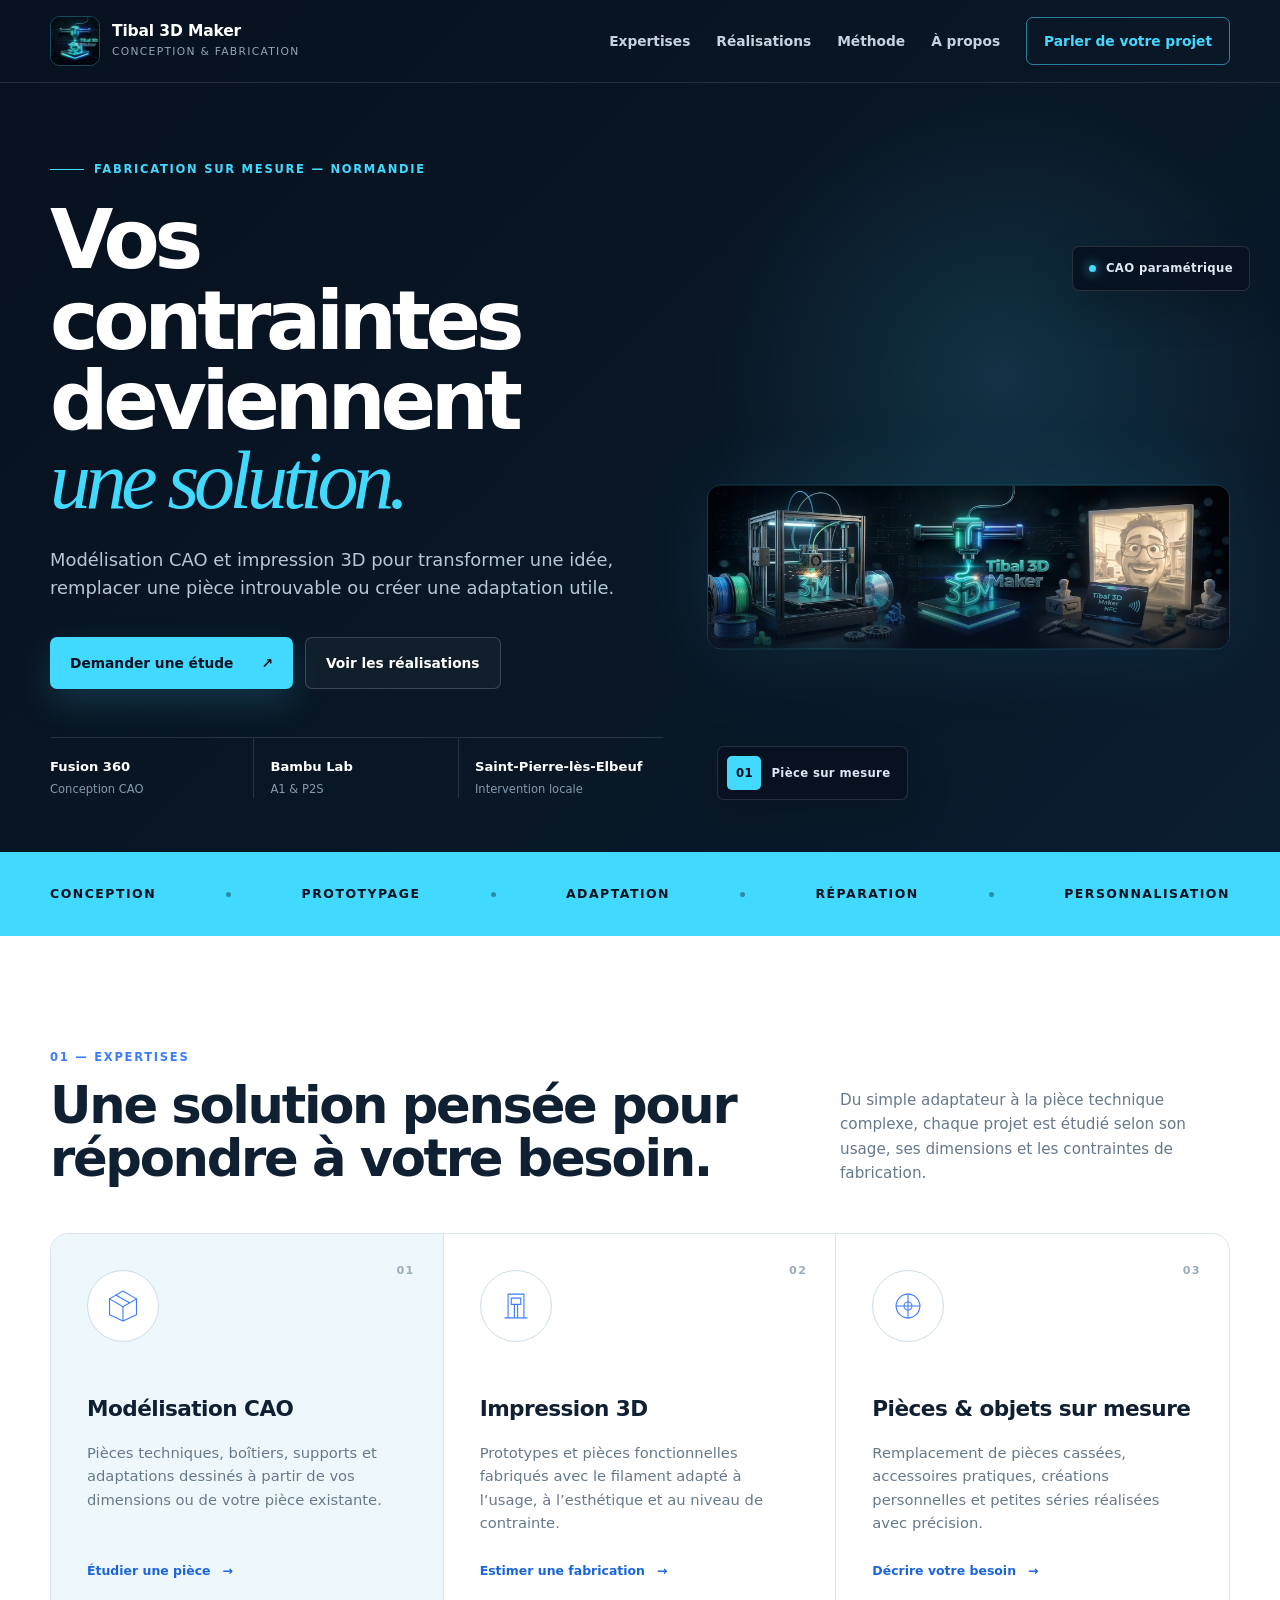
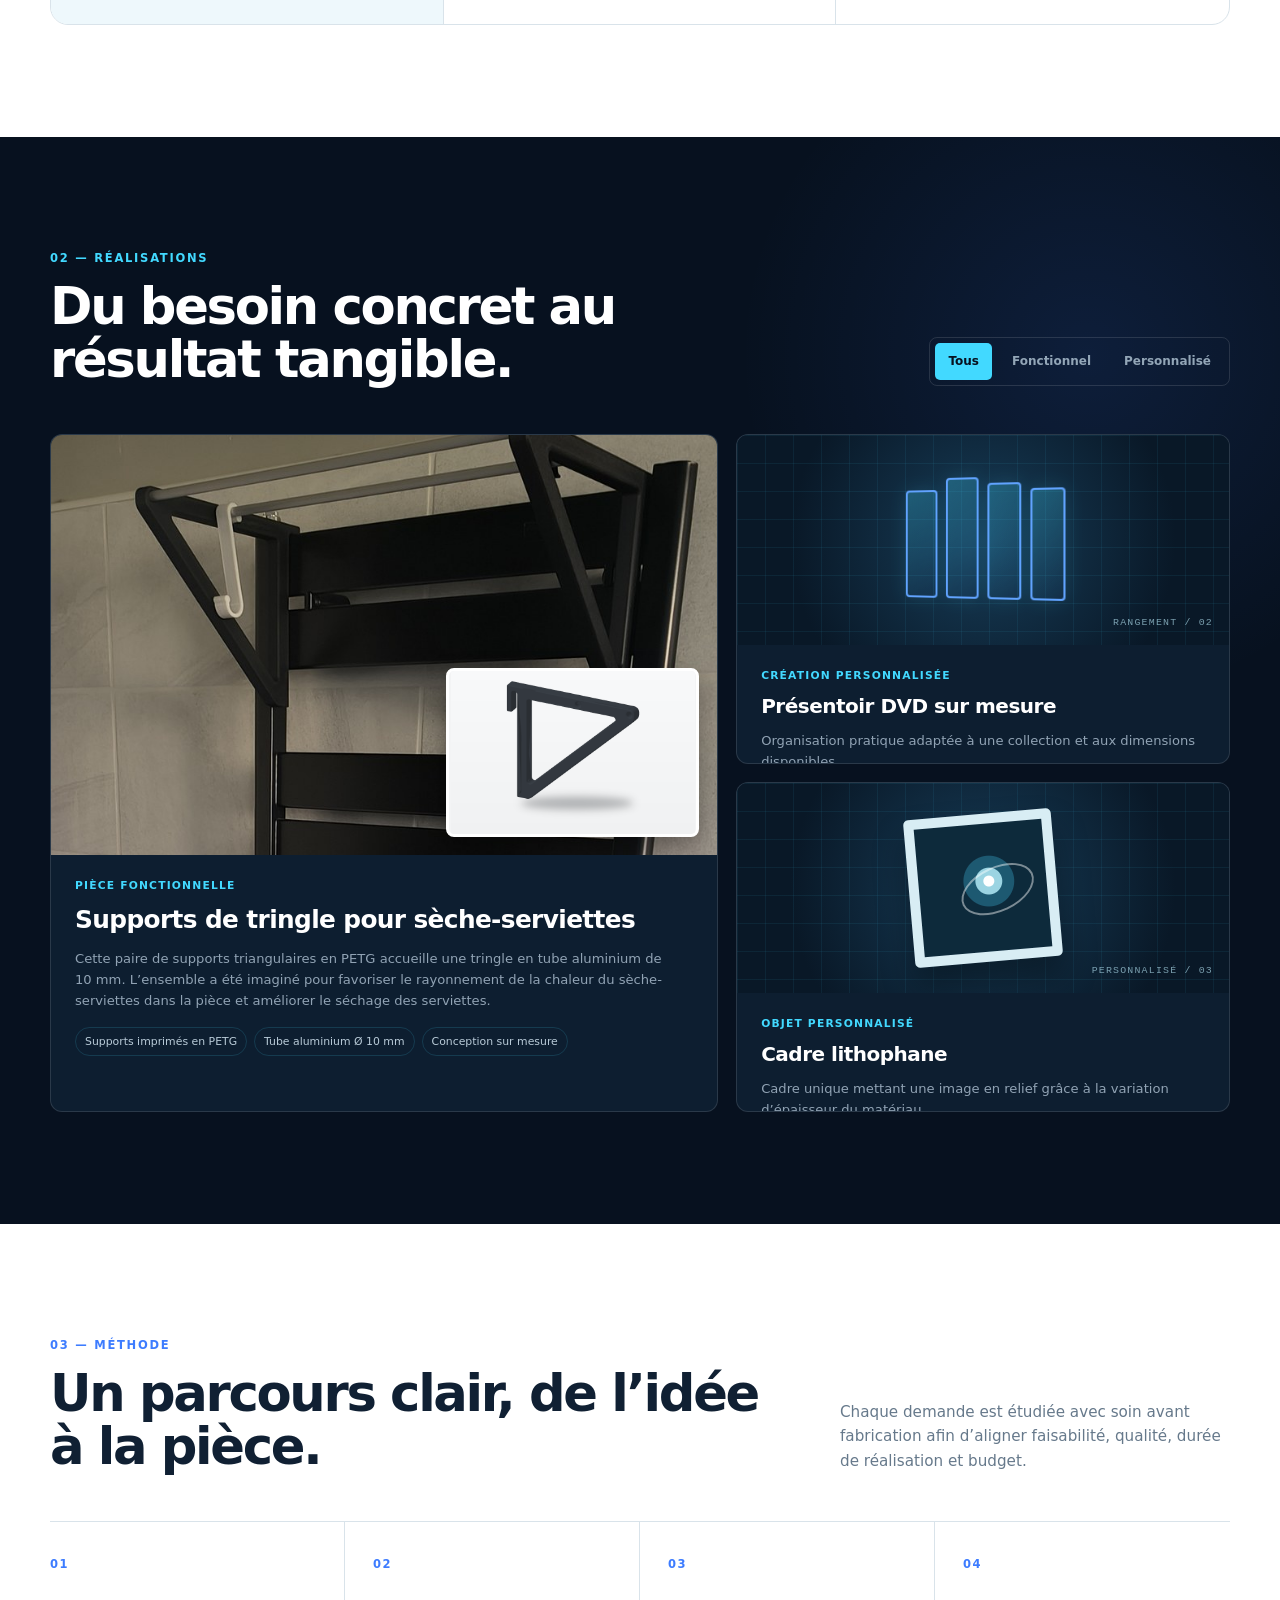
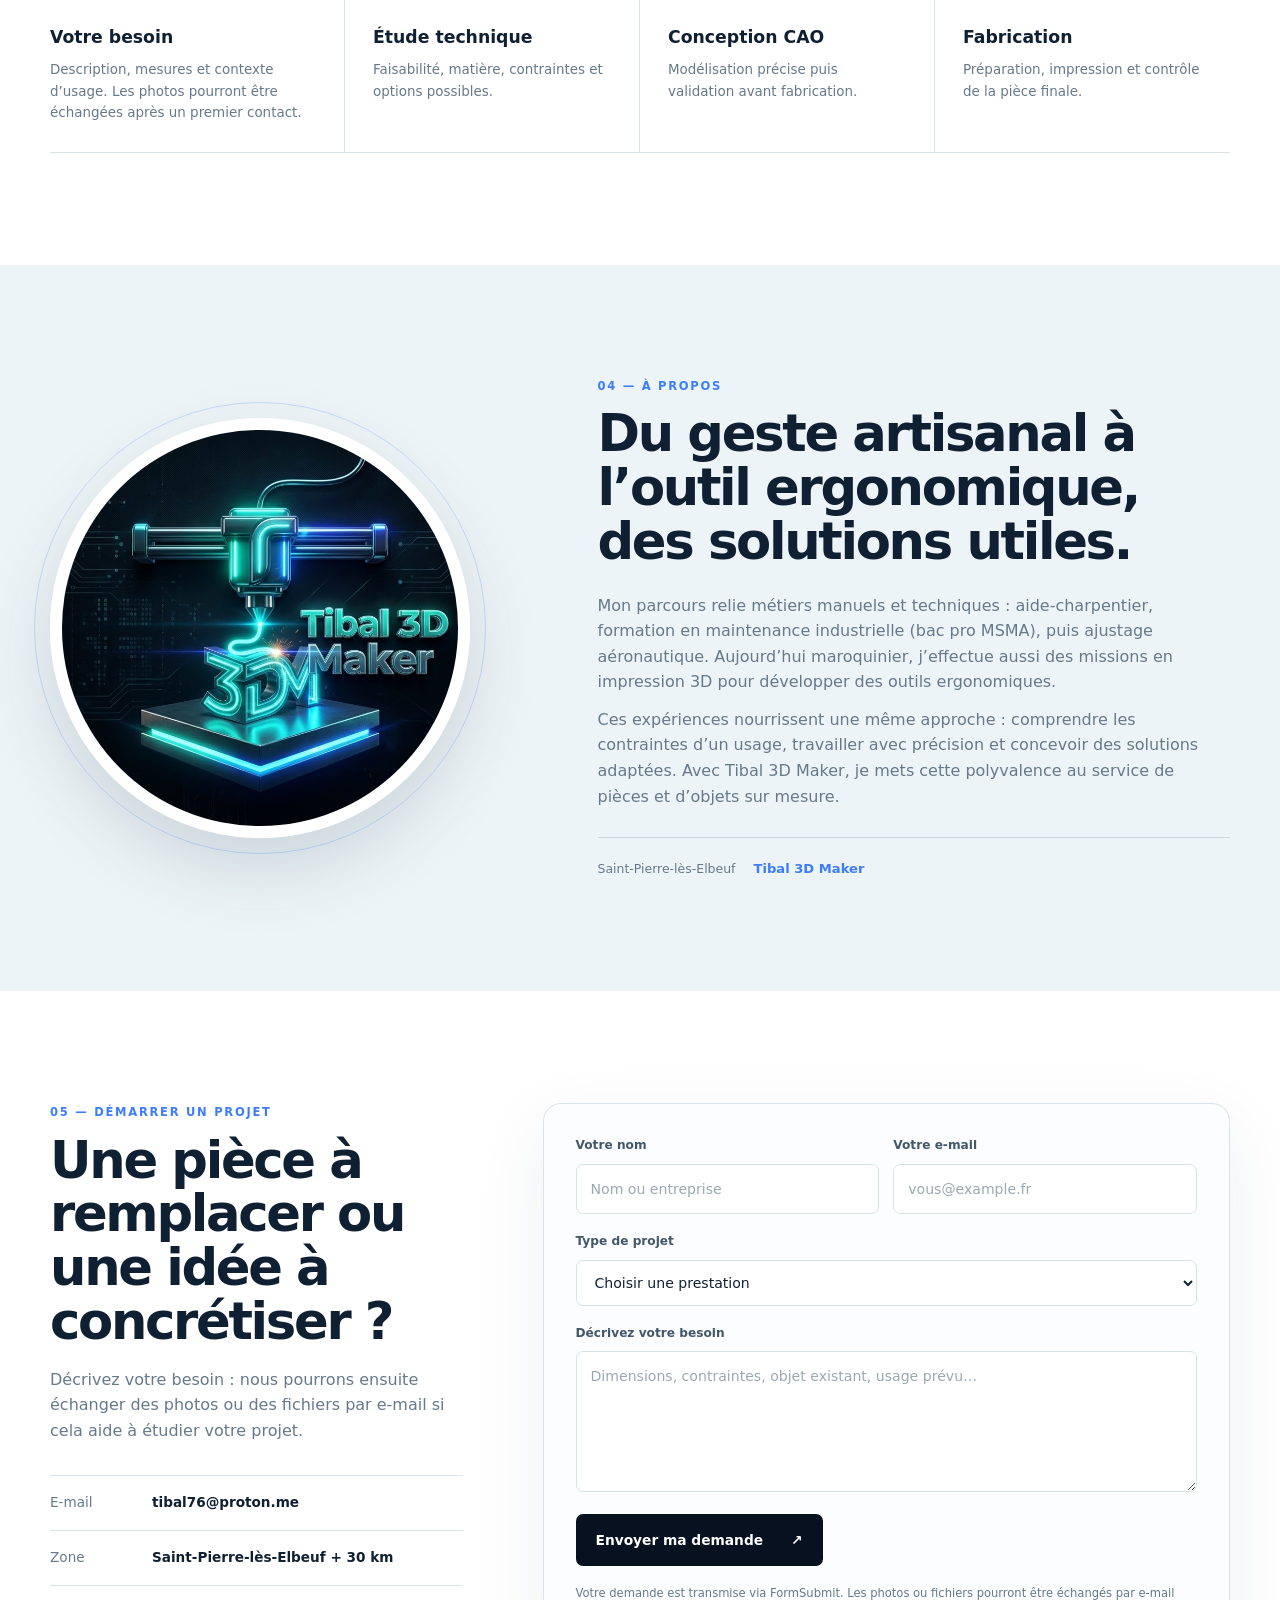
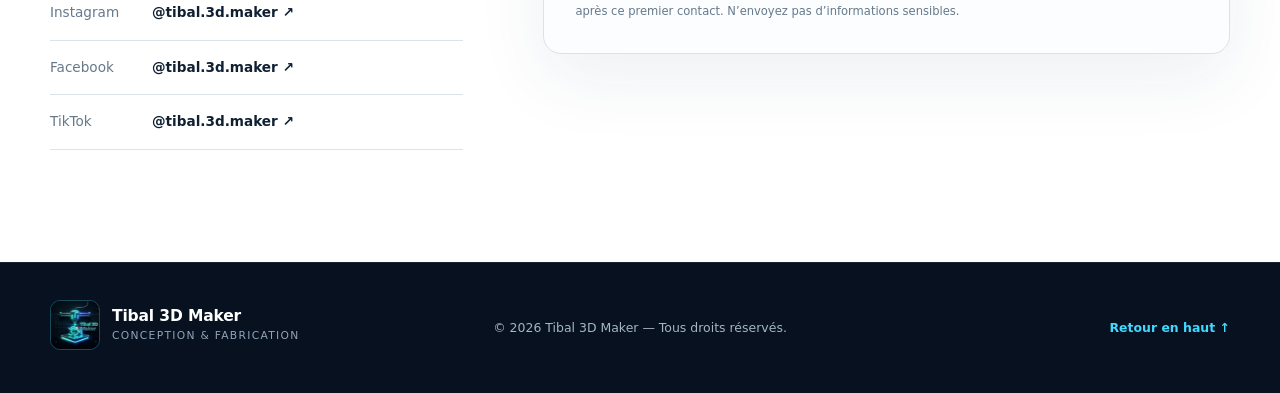
==== index.html @ 68e9033b "Ajoute les réseaux sociaux et les bannières responsive Co-authored-by: Copilot <223556219+Copilot@us" ====
<!DOCTYPE html>
<html lang="fr">
<head>
  <meta charset="UTF-8">
  <meta name="viewport" content="width=device-width, initial-scale=1.0">
  <meta name="theme-color" content="#07111f">
  <title>Tibal 3D Maker — Conception CAO & Impression 3D sur mesure</title>
  <meta name="description" content="Tibal 3D Maker conçoit et fabrique des pièces sur mesure autour de Saint-Pierre-lès-Elbeuf : modélisation CAO, impression 3D, prototypes et réparations.">
  <meta property="og:type" content="website">
  <meta property="og:title" content="Tibal 3D Maker — Conception CAO & Impression 3D sur mesure">
  <meta property="og:description" content="Modélisation CAO et impression 3D sur mesure autour de Saint-Pierre-lès-Elbeuf.">
  <meta property="og:url" content="https://tibal76.github.io/tibal-3d-maker/">
  <meta property="og:image" content="https://tibal76.github.io/tibal-3d-maker/assets/logo/logo-t3dm.jpeg">
  <meta property="og:image:alt" content="Logo Tibal 3D Maker">
  <meta name="twitter:card" content="summary_large_image">
  <link rel="icon" href="assets/logo/logo-t3dm.jpeg" type="image/jpeg">
  <link rel="stylesheet" href="css/style.css">
</head>
<body>
  <a class="skip-link" href="#contenu">Passer au contenu</a>
  <header class="site-header">
    <div class="container header-inner">
      <a class="brand" href="#accueil" aria-label="Tibal 3D Maker, retour à l'accueil">
        <img src="assets/logo/logo-t3dm.jpeg" alt="" class="brand-logo">
        <span>
          <strong>Tibal 3D Maker</strong>
          <small>Conception & Fabrication</small>
        </span>
      </a>

      <button class="menu-toggle" type="button" aria-expanded="false" aria-controls="main-nav">
        <span class="sr-only">Ouvrir le menu</span>
        <span></span>
        <span></span>
        <span></span>
      </button>

      <nav class="nav" id="main-nav" aria-label="Navigation principale">
        <a href="#expertises">Expertises</a>
        <a href="#realisations">Réalisations</a>
        <a href="#methode">Méthode</a>
        <a href="#apropos">À propos</a>
        <a class="nav-cta" href="#contact">Parler de votre projet</a>
      </nav>
    </div>
  </header>

  <main id="contenu">
    <section class="hero" id="accueil">
      <div class="hero-grid container">
        <div class="hero-content">
          <p class="eyebrow"><span></span> Fabrication sur mesure — Normandie</p>
          <h1>Vos contraintes deviennent <em>une solution.</em></h1>
          <p class="hero-lead">
            Modélisation CAO et impression 3D pour transformer une idée,
            remplacer une pièce introuvable ou créer une adaptation utile.
          </p>
          <div class="hero-actions">
            <a class="button button-primary" href="#contact">
              Demander une étude
              <span aria-hidden="true">↗</span>
            </a>
            <a class="button button-ghost" href="#realisations">Voir les réalisations</a>
          </div>
          <ul class="hero-proof" aria-label="Informations clés">
            <li><strong>Fusion 360</strong><span>Conception CAO</span></li>
            <li><strong>Bambu Lab</strong><span>A1 & P2S</span></li>
            <li><strong>Saint-Pierre-lès-Elbeuf</strong><span>Intervention locale</span></li>
          </ul>
        </div>

        <div class="hero-visual" aria-label="Tibal 3D Maker">
          <div class="visual-frame">
            <picture>
              <source media="(max-width: 720px)" srcset="assets/logo/banner-tibal-3d-maker-mobile.jpg">
              <img
                src="assets/logo/banner-tibal-3d-maker-desktop.jpg"
                alt="Tibal 3D Maker — univers illustré de la conception CAO et de l’impression 3D"
              >
            </picture>
          </div>
          <div class="floating-tag tag-top">
            <span class="tag-dot"></span>
            <span>CAO paramétrique</span>
          </div>
          <div class="floating-tag tag-bottom">
            <span class="tag-index">01</span>
            <span>Pièce sur mesure</span>
          </div>
        </div>
      </div>
    </section>

    <section class="trust-strip" aria-label="Domaines d'intervention">
      <div class="container trust-inner">
        <p>Conception</p>
        <span></span>
        <p>Prototypage</p>
        <span></span>
        <p>Adaptation</p>
        <span></span>
        <p>Réparation</p>
        <span></span>
        <p>Personnalisation</p>
      </div>
    </section>

    <section class="section" id="expertises">
      <div class="container">
        <div class="section-heading">
          <div>
            <p class="section-kicker">01 — Expertises</p>
            <h2>Une solution pensée pour répondre à votre besoin.</h2>
          </div>
          <p>
            Du simple adaptateur à la pièce technique complexe, chaque projet est étudié
            selon son usage, ses dimensions et les contraintes de fabrication.
          </p>
        </div>

        <div class="expertise-grid">
          <article class="expertise-card featured">
            <div class="card-number">01</div>
            <div class="card-icon" aria-hidden="true">
              <svg viewBox="0 0 48 48"><path d="M24 5 41 15v20L24 43 7 35V15L24 5Z"/><path d="m7 15 17 10 17-10M24 25v18"/><path d="m15 10 17 10"/></svg>
            </div>
            <h3>Modélisation CAO</h3>
            <p>Pièces techniques, boîtiers, supports et adaptations dessinés à partir de vos dimensions ou de votre pièce existante.</p>
            <a href="#contact">Étudier une pièce <span aria-hidden="true">→</span></a>
          </article>

          <article class="expertise-card">
            <div class="card-number">02</div>
            <div class="card-icon" aria-hidden="true">
              <svg viewBox="0 0 48 48"><path d="M10 39h28M14 39V9h20v30M18 14h12v8H18zM22 22v17M26 22v17"/></svg>
            </div>
            <h3>Impression 3D</h3>
            <p>Prototypes et pièces fonctionnelles fabriqués avec le filament adapté à l’usage, à l’esthétique et au niveau de contrainte.</p>
            <a href="#contact">Estimer une fabrication <span aria-hidden="true">→</span></a>
          </article>

          <article class="expertise-card">
            <div class="card-number">03</div>
            <div class="card-icon" aria-hidden="true">
              <svg viewBox="0 0 48 48"><circle cx="24" cy="24" r="15"/><path d="M24 9v30M9 24h30"/><circle cx="24" cy="24" r="5"/></svg>
            </div>
            <h3>Pièces & objets sur mesure</h3>
            <p>Remplacement de pièces cassées, accessoires pratiques, créations personnelles et petites séries réalisées avec précision.</p>
            <a href="#contact">Décrire votre besoin <span aria-hidden="true">→</span></a>
          </article>
        </div>
      </div>
    </section>

    <section class="section section-dark" id="realisations">
      <div class="container">
        <div class="section-heading section-heading-light">
          <div>
            <p class="section-kicker">02 — Réalisations</p>
            <h2>Du besoin concret au résultat tangible.</h2>
          </div>
          <div class="filters" role="group" aria-label="Filtrer les réalisations">
            <button class="filter-button active" type="button" data-filter="all" aria-pressed="true">Tous</button>
            <button class="filter-button" type="button" data-filter="fonctionnel" aria-pressed="false">Fonctionnel</button>
            <button class="filter-button" type="button" data-filter="personnel" aria-pressed="false">Personnalisé</button>
          </div>
        </div>

        <div class="projects-grid">
          <article class="project-card project-featured" data-category="fonctionnel">
            <div class="project-visual project-photo">
              <img
                class="project-photo-main"
                src="assets/realizations/supports-triangulaires-seche-serviettes-installes.jpg"
                alt="Supports triangulaires installés sur un sèche-serviettes avec une tringle en tube aluminium."
                loading="lazy"
              >
              <figure class="project-photo-inset">
                <img
                  src="assets/realizations/support-triangulaire-seche-serviettes-modele-3d.png"
                  alt="Rendu 3D d’un support triangulaire imprimable en PETG."
                  loading="lazy"
                >
              </figure>
            </div>
            <div class="project-copy">
              <p class="project-type">Pièce fonctionnelle</p>
              <h3>Supports de tringle pour sèche-serviettes</h3>
              <p>Cette paire de supports triangulaires en PETG accueille une tringle en tube aluminium de 10&nbsp;mm. L’ensemble a été imaginé pour favoriser le rayonnement de la chaleur du sèche-serviettes dans la pièce et améliorer le séchage des serviettes.</p>
              <ul>
                <li>Supports imprimés en PETG</li>
                <li>Tube aluminium Ø 10&nbsp;mm</li>
                <li>Conception sur mesure</li>
              </ul>
            </div>
          </article>

          <article class="project-card" data-category="personnel">
            <div class="project-visual visual-dvd" aria-hidden="true">
              <div class="dvd-discs">
                <span></span><span></span><span></span><span></span>
              </div>
              <span class="cad-label">RANGEMENT / 02</span>
            </div>
            <div class="project-copy">
              <p class="project-type">Création personnalisée</p>
              <h3>Présentoir DVD sur mesure</h3>
              <p>Organisation pratique adaptée à une collection et aux dimensions disponibles.</p>
            </div>
          </article>

          <article class="project-card" data-category="personnel">
            <div class="project-visual visual-lithophane" aria-hidden="true">
              <div class="lithophane-panel">
                <span class="lithophane-orbit"></span>
              </div>
              <span class="cad-label">PERSONNALISÉ / 03</span>
            </div>
            <div class="project-copy">
              <p class="project-type">Objet personnalisé</p>
              <h3>Cadre lithophane</h3>
              <p>Cadre unique mettant une image en relief grâce à la variation d’épaisseur du matériau.</p>
            </div>
          </article>
        </div>
      </div>
    </section>

    <section class="section" id="methode">
      <div class="container">
        <div class="section-heading">
          <div>
            <p class="section-kicker">03 — Méthode</p>
            <h2>Un parcours clair, de l’idée à la pièce.</h2>
          </div>
          <p>
            Chaque demande est étudiée avec soin avant fabrication afin d’aligner faisabilité,
            qualité, durée de réalisation et budget.
          </p>
        </div>

        <ol class="process-list">
          <li>
            <span>01</span>
            <div><h3>Votre besoin</h3><p>Description, mesures et contexte d’usage. Les photos pourront être échangées après un premier contact.</p></div>
          </li>
          <li>
            <span>02</span>
            <div><h3>Étude technique</h3><p>Faisabilité, matière, contraintes et options possibles.</p></div>
          </li>
          <li>
            <span>03</span>
            <div><h3>Conception CAO</h3><p>Modélisation précise puis validation avant fabrication.</p></div>
          </li>
          <li>
            <span>04</span>
            <div><h3>Fabrication</h3><p>Préparation, impression et contrôle de la pièce finale.</p></div>
          </li>
        </ol>
      </div>
    </section>

    <section class="about-section" id="apropos">
      <div class="container about-grid">
        <div class="about-mark" aria-hidden="true">
          <img src="assets/logo/logo-t3dm.jpeg" alt="">
          <div class="about-ring"></div>
        </div>
        <div class="about-copy">
          <p class="section-kicker">04 — À propos</p>
          <h2>Du geste artisanal à l’outil ergonomique, des solutions utiles.</h2>
          <p>
            Mon parcours relie métiers manuels et techniques : aide-charpentier, formation en
            maintenance industrielle (bac pro MSMA), puis ajustage aéronautique. Aujourd’hui
            maroquinier, j’effectue aussi des missions en impression 3D pour développer des outils ergonomiques.
          </p>
          <p>
            Ces expériences nourrissent une même approche : comprendre les contraintes d’un usage,
            travailler avec précision et concevoir des solutions adaptées. Avec Tibal 3D Maker,
            je mets cette polyvalence au service de pièces et d’objets sur mesure.
          </p>
          <div class="about-signature">
            <span>Saint-Pierre-lès-Elbeuf</span>
            <strong>Tibal 3D Maker</strong>
          </div>
        </div>
      </div>
    </section>

    <section class="section contact-section" id="contact">
      <div class="container contact-grid">
        <div class="contact-copy">
          <p class="section-kicker">05 — Démarrer un projet</p>
          <h2>Une pièce à remplacer ou une idée à concrétiser ?</h2>
          <p>Décrivez votre besoin : nous pourrons ensuite échanger des photos ou des fichiers par e-mail si cela aide à étudier votre projet.</p>
          <ul class="contact-details">
            <li>
              <span>E-mail</span>
              <a href="mailto:tibal76@proton.me">tibal76@proton.me</a>
            </li>
            <li>
              <span>Zone</span>
              <p>Saint-Pierre-lès-Elbeuf + 30 km</p>
            </li>
            <li>
              <span>Instagram</span>
              <a href="https://www.instagram.com/tibal.3d.maker/" target="_blank" rel="noopener noreferrer">@tibal.3d.maker ↗</a>
            </li>
            <li>
              <span>Facebook</span>
              <a href="https://www.facebook.com/tibal.3d.maker/" target="_blank" rel="noopener noreferrer">@tibal.3d.maker ↗</a>
            </li>
            <li>
              <span>TikTok</span>
              <a href="https://www.tiktok.com/@tibal.3d.maker" target="_blank" rel="noopener noreferrer">@tibal.3d.maker ↗</a>
            </li>
          </ul>
        </div>

        <form class="quote-form" id="quote-form" method="POST">
          <input type="hidden" name="_subject" value="Nouvelle demande de devis — Tibal 3D Maker">
          <input class="form-honeypot" type="text" name="_honey" tabindex="-1" autocomplete="off" aria-hidden="true">
          <div class="form-row">
            <label>
              Votre nom
              <input type="text" name="name" autocomplete="name" required placeholder="Nom ou entreprise">
            </label>
            <label>
              Votre e-mail
              <input type="email" name="email" autocomplete="email" required placeholder="vous@example.fr">
            </label>
          </div>
          <label>
            Type de projet
            <select name="project" required>
              <option value="" selected disabled>Choisir une prestation</option>
              <option>Pièce de remplacement</option>
              <option>Modélisation CAO</option>
              <option>Prototypage</option>
              <option>Objet personnalisé</option>
              <option>Petite série</option>
              <option>Conseil technique</option>
              <option>Autre besoin</option>
            </select>
          </label>
          <label>
            Décrivez votre besoin
            <textarea name="message" rows="5" required placeholder="Dimensions, contraintes, objet existant, usage prévu…"></textarea>
          </label>
          <button class="button button-primary form-submit" type="submit">
            Envoyer ma demande
            <span aria-hidden="true">↗</span>
          </button>
          <p class="form-note" id="form-note">
            Votre demande est transmise via FormSubmit. Les photos ou fichiers pourront être échangés
            par e-mail après ce premier contact. N’envoyez pas d’informations sensibles.
          </p>
          <p class="form-status" id="form-status" role="status" aria-live="polite" aria-atomic="true"></p>
          <noscript>
            <p class="form-note">Activez JavaScript ou contactez-moi directement par e-mail.</p>
          </noscript>
        </form>
      </div>
    </section>
  </main>

  <footer class="site-footer">
    <div class="container footer-inner">
      <div>
        <a class="brand footer-brand" href="#accueil">
          <img src="assets/logo/logo-t3dm.jpeg" alt="" class="brand-logo">
          <span><strong>Tibal 3D Maker</strong><small>Conception & Fabrication</small></span>
        </a>
      </div>
      <p>© <span id="year"></span> Tibal 3D Maker — Tous droits réservés.</p>
      <a href="#accueil">Retour en haut ↑</a>
    </div>
  </footer>

  <script src="js/script.js"></script>
</body>
</html>
---- css/style.css ----
:root {
  --ink: #07111f;
  --ink-soft: #0b1a2c;
  --surface: #10243a;
  --paper: #f3f7fa;
  --white: #ffffff;
  --text: #102033;
  --muted: #66798b;
  --line: #d9e3ea;
  --cyan: #42d9ff;
  --blue: #3d7cff;
  --orange: #ff8a4c;
  --container: 1180px;
  --radius: 18px;
}

* {
  box-sizing: border-box;
  margin: 0;
  padding: 0;
}

html {
  scroll-behavior: smooth;
}

body {
  min-width: 320px;
  overflow-x: hidden;
  background: var(--white);
  color: var(--text);
  font-family: Inter, ui-sans-serif, system-ui, -apple-system, BlinkMacSystemFont, "Segoe UI", sans-serif;
  line-height: 1.6;
}

img {
  display: block;
  max-width: 100%;
}

a {
  color: inherit;
  text-decoration: none;
}

button,
input,
select,
textarea {
  font: inherit;
}

.container {
  width: min(var(--container), calc(100% - 48px));
  margin-inline: auto;
}

.sr-only {
  position: absolute;
  width: 1px;
  height: 1px;
  overflow: hidden;
  clip: rect(0, 0, 0, 0);
  white-space: nowrap;
}

.skip-link {
  position: fixed;
  top: 12px;
  left: 12px;
  z-index: 50;
  transform: translateY(-160%);
  border-radius: 6px;
  background: var(--white);
  color: var(--ink);
  padding: 10px 14px;
  font-weight: 750;
}

.skip-link:focus {
  transform: translateY(0);
}

.site-header {
  position: absolute;
  top: 0;
  right: 0;
  left: 0;
  z-index: 30;
  color: var(--white);
  border-bottom: 1px solid rgba(255, 255, 255, 0.11);
}

.site-header.scrolled {
  position: fixed;
  background: rgba(7, 17, 31, 0.94);
  backdrop-filter: blur(14px);
  border-bottom-color: rgba(66, 217, 255, 0.16);
}

.header-inner {
  display: flex;
  min-height: 82px;
  align-items: center;
  justify-content: space-between;
  gap: 24px;
}

.brand {
  display: inline-flex;
  align-items: center;
  gap: 12px;
}

.brand-logo {
  width: 50px;
  height: 50px;
  border: 1px solid rgba(66, 217, 255, 0.28);
  border-radius: 10px;
  object-fit: cover;
}

.brand > span {
  display: flex;
  flex-direction: column;
  line-height: 1.15;
}

.brand strong {
  font-size: 0.97rem;
  letter-spacing: -0.01em;
}

.brand small {
  margin-top: 5px;
  color: #91a4b8;
  font-size: 0.67rem;
  letter-spacing: 0.12em;
  text-transform: uppercase;
}

.nav {
  display: flex;
  align-items: center;
  gap: 26px;
  font-size: 0.86rem;
  font-weight: 650;
}

.nav > a:not(.nav-cta) {
  color: #c6d3df;
  transition: color 180ms ease;
}

.nav > a:not(.nav-cta):hover {
  color: var(--cyan);
}

.nav-cta {
  padding: 12px 17px;
  border: 1px solid rgba(66, 217, 255, 0.55);
  border-radius: 7px;
  color: var(--cyan);
  transition: 180ms ease;
}

.nav-cta:hover {
  background: var(--cyan);
  color: var(--ink);
}

.menu-toggle {
  display: none;
  width: 44px;
  height: 44px;
  border: 1px solid rgba(255, 255, 255, 0.16);
  border-radius: 8px;
  background: transparent;
  color: var(--white);
  cursor: pointer;
}

.menu-toggle span:not(.sr-only) {
  display: block;
  width: 18px;
  height: 2px;
  margin: 4px auto;
  background: currentColor;
  transition: 180ms ease;
}

.hero {
  min-height: 760px;
  overflow: hidden;
  background:
    radial-gradient(circle at 78% 44%, rgba(66, 217, 255, 0.14), transparent 26%),
    linear-gradient(135deg, #07111f 0%, #091726 62%, #0b1d31 100%);
  color: var(--white);
}

.hero-grid {
  display: grid;
  min-height: 760px;
  grid-template-columns: 1.08fr 0.92fr;
  align-items: center;
  gap: 44px;
  padding-top: 82px;
}

.hero-content {
  position: relative;
  z-index: 2;
  max-width: 650px;
  padding: 78px 0 54px;
}

.eyebrow,
.section-kicker {
  color: var(--blue);
  font-size: 0.72rem;
  font-weight: 800;
  letter-spacing: 0.15em;
  text-transform: uppercase;
}

.eyebrow {
  display: flex;
  align-items: center;
  gap: 10px;
  color: var(--cyan);
}

.eyebrow span {
  width: 34px;
  height: 1px;
  background: var(--cyan);
}

.hero h1 {
  max-width: 650px;
  margin: 22px 0 24px;
  font-size: clamp(3.4rem, 6.4vw, 6rem);
  line-height: 0.98;
  letter-spacing: -0.065em;
}

.hero h1 em {
  display: block;
  color: var(--cyan);
  font-family: Georgia, "Times New Roman", serif;
  font-weight: 400;
}

.hero-lead {
  max-width: 600px;
  color: #b7c7d6;
  font-size: 1.12rem;
}

.hero-actions {
  display: flex;
  flex-wrap: wrap;
  gap: 12px;
  margin-top: 34px;
}

.button {
  display: inline-flex;
  min-height: 52px;
  align-items: center;
  justify-content: center;
  gap: 28px;
  border: 0;
  border-radius: 7px;
  padding: 14px 20px;
  font-size: 0.86rem;
  font-weight: 800;
  cursor: pointer;
  transition: transform 180ms ease, background 180ms ease, border-color 180ms ease;
}

.button:hover {
  transform: translateY(-2px);
}

.button-primary {
  background: var(--cyan);
  color: var(--ink);
  box-shadow: 0 14px 35px rgba(66, 217, 255, 0.16);
}

.button-primary:hover {
  background: #72e5ff;
}

.button-ghost {
  border: 1px solid rgba(255, 255, 255, 0.18);
  background: rgba(255, 255, 255, 0.035);
  color: var(--white);
}

.hero-proof {
  display: grid;
  grid-template-columns: repeat(3, 1fr);
  max-width: 640px;
  margin-top: 48px;
  list-style: none;
  border-top: 1px solid rgba(255, 255, 255, 0.12);
}

.hero-proof li {
  display: flex;
  flex-direction: column;
  padding: 18px 16px 0 0;
  border-right: 1px solid rgba(255, 255, 255, 0.12);
}

.hero-proof li:not(:first-child) {
  padding-left: 16px;
}

.hero-proof li:last-child {
  border-right: 0;
}

.hero-proof strong {
  font-size: 0.82rem;
}

.hero-proof span {
  margin-top: 3px;
  color: #849aaf;
  font-size: 0.72rem;
}

.hero-visual {
  position: relative;
  min-height: 570px;
  align-self: end;
}

.visual-frame {
  position: absolute;
  top: 50%;
  right: 0;
  width: min(100%, 560px);
  height: auto;
  aspect-ratio: 1824 / 576;
  overflow: hidden;
  border: 1px solid rgba(66, 217, 255, 0.18);
  border-radius: 14px;
  box-shadow: 0 0 80px rgba(66, 217, 255, 0.09);
  transform: translateY(-50%);
}

.visual-frame::after {
  content: "";
  position: absolute;
  inset: 0;
  background: linear-gradient(180deg, transparent 55%, rgba(7, 17, 31, 0.82));
}

.visual-frame picture,
.visual-frame img {
  display: block;
  width: 100%;
  height: 100%;
  object-fit: cover;
}

.floating-tag {
  position: absolute;
  z-index: 3;
  display: flex;
  align-items: center;
  gap: 10px;
  border: 1px solid rgba(255, 255, 255, 0.13);
  border-radius: 7px;
  background: rgba(7, 17, 31, 0.88);
  backdrop-filter: blur(12px);
  color: #dce8f2;
  font-size: 0.73rem;
  font-weight: 700;
  letter-spacing: 0.03em;
  box-shadow: 0 15px 40px rgba(0, 0, 0, 0.22);
}

.tag-top {
  top: -36px;
  right: -20px;
  padding: 12px 16px;
}

.tag-dot {
  width: 7px;
  height: 7px;
  border-radius: 50%;
  background: var(--cyan);
  box-shadow: 0 0 12px var(--cyan);
}

.tag-bottom {
  bottom: 52px;
  left: 10px;
  padding: 9px 16px 9px 9px;
}

.tag-index {
  display: grid;
  width: 34px;
  height: 34px;
  place-items: center;
  border-radius: 5px;
  background: var(--cyan);
  color: var(--ink);
}

.trust-strip {
  background: var(--cyan);
  color: var(--ink);
}

.trust-inner {
  display: flex;
  min-height: 84px;
  align-items: center;
  justify-content: space-between;
  gap: 18px;
}

.trust-inner p {
  font-size: 0.78rem;
  font-weight: 850;
  letter-spacing: 0.12em;
  text-transform: uppercase;
}

.trust-inner span {
  width: 5px;
  height: 5px;
  border-radius: 50%;
  background: rgba(7, 17, 31, 0.38);
}

.section {
  padding: 112px 0;
}

.section[id],
.about-section[id] {
  scroll-margin-top: 88px;
}

.section-heading {
  display: grid;
  grid-template-columns: 1fr 390px;
  align-items: end;
  gap: 50px;
  margin-bottom: 48px;
}

.section-heading h2 {
  max-width: 720px;
  margin-top: 12px;
  font-size: clamp(2.2rem, 4vw, 4.2rem);
  line-height: 1.04;
  letter-spacing: -0.045em;
}

.section-heading > p {
  color: var(--muted);
  font-size: 0.95rem;
}

.expertise-grid {
  display: grid;
  grid-template-columns: repeat(3, 1fr);
  border: 1px solid var(--line);
  border-radius: var(--radius);
  background: var(--white);
  overflow: hidden;
}

.expertise-card {
  position: relative;
  min-height: 390px;
  padding: 36px;
  border-right: 1px solid var(--line);
}

.expertise-card:last-child {
  border-right: 0;
}

.expertise-card.featured {
  background: #eef8fc;
}

.card-number {
  position: absolute;
  top: 28px;
  right: 28px;
  color: #9badba;
  font-size: 0.7rem;
  font-weight: 800;
  letter-spacing: 0.12em;
}

.card-icon {
  display: grid;
  width: 72px;
  height: 72px;
  place-items: center;
  border: 1px solid #ccdde7;
  border-radius: 50%;
  background: var(--white);
  color: var(--blue);
}

.card-icon svg {
  width: 38px;
  fill: none;
  stroke: currentColor;
  stroke-linecap: round;
  stroke-linejoin: round;
  stroke-width: 1.4;
}

.expertise-card h3 {
  margin: 50px 0 14px;
  font-size: 1.35rem;
  letter-spacing: -0.025em;
}

.expertise-card p {
  min-height: 96px;
  color: var(--muted);
  font-size: 0.92rem;
}

.expertise-card a {
  display: inline-flex;
  gap: 12px;
  margin-top: 24px;
  color: #1b65dc;
  font-size: 0.78rem;
  font-weight: 800;
}

.section-dark {
  background:
    radial-gradient(circle at 85% 20%, rgba(61, 124, 255, 0.12), transparent 25%),
    var(--ink);
  color: var(--white);
}

.section-heading-light {
  grid-template-columns: 1fr auto;
}

.section-heading-light .section-kicker {
  color: var(--cyan);
}

.filters {
  display: flex;
  gap: 7px;
  padding: 5px;
  border: 1px solid rgba(255, 255, 255, 0.12);
  border-radius: 8px;
}

.filter-button {
  border: 0;
  border-radius: 5px;
  background: transparent;
  color: #93a6b7;
  padding: 9px 13px;
  font-size: 0.75rem;
  font-weight: 750;
  cursor: pointer;
}

.filter-button.active,
.filter-button:hover {
  background: var(--cyan);
  color: var(--ink);
}

.projects-grid {
  display: grid;
  grid-template-columns: 1.15fr 0.85fr;
  grid-template-rows: repeat(2, 330px);
  gap: 18px;
}

.project-card {
  display: grid;
  grid-template-rows: 210px auto;
  overflow: hidden;
  border: 1px solid rgba(255, 255, 255, 0.12);
  border-radius: 12px;
  background: #0d1e30;
  transition: opacity 180ms ease, transform 180ms ease;
}

.project-card.hidden {
  display: none;
}

.project-featured {
  grid-row: 1 / 3;
  grid-template-rows: 420px auto;
}

.project-visual {
  position: relative;
  overflow: hidden;
  background:
    linear-gradient(rgba(66, 217, 255, 0.07) 1px, transparent 1px),
    linear-gradient(90deg, rgba(66, 217, 255, 0.07) 1px, transparent 1px),
    radial-gradient(circle at center, #173d58, #091827 72%);
  background-size: 28px 28px, 28px 28px, auto;
}

.project-featured .project-visual {
  background-size: 38px 38px, 38px 38px, auto;
}

.project-photo {
  background: #0d1e30;
}

.project-photo-main {
  display: block;
  width: 100%;
  height: 100%;
  object-fit: cover;
}

.project-photo-inset {
  position: absolute;
  right: 18px;
  bottom: 18px;
  width: min(38%, 260px);
  aspect-ratio: 3 / 2;
  overflow: hidden;
  margin: 0;
  border: 3px solid #fff;
  border-radius: 8px;
  background: #f3f4f5;
  box-shadow: 0 10px 24px rgba(0, 0, 0, 0.35);
}

.project-photo-inset img {
  display: block;
  width: 100%;
  height: 100%;
  object-fit: contain;
}

.cad-label {
  position: absolute;
  right: 16px;
  bottom: 14px;
  color: rgba(183, 230, 246, 0.65);
  font-family: ui-monospace, SFMono-Regular, Menlo, monospace;
  font-size: 0.62rem;
  letter-spacing: 0.12em;
}

.dvd-discs {
  position: absolute;
  top: 50%;
  left: 50%;
  display: flex;
  height: 118px;
  align-items: flex-end;
  gap: 9px;
  transform: translate(-50%, -50%) perspective(500px) rotateY(-12deg);
}

.dvd-discs span {
  width: 34px;
  height: 110px;
  border: 2px solid #61a3ff;
  border-radius: 4px;
  background: linear-gradient(145deg, rgba(66, 217, 255, 0.28), rgba(61, 124, 255, 0.04));
  box-shadow: 0 0 18px rgba(66, 217, 255, 0.12);
}

.dvd-discs span:nth-child(2) {
  height: 122px;
}

.dvd-discs span:nth-child(3) {
  height: 116px;
}

.lithophane-panel {
  position: absolute;
  top: 50%;
  left: 50%;
  width: 148px;
  height: 148px;
  border: 10px solid #d8edf4;
  border-radius: 5px;
  background: radial-gradient(circle at 55% 45%, #fff 0 5%, #9bd4e2 6% 13%, #1d5971 14% 25%, #0d2a3b 26%);
  box-shadow: 0 20px 32px rgba(0, 0, 0, 0.35);
  transform: translate(-50%, -50%) rotate(-5deg);
}

.lithophane-orbit {
  position: absolute;
  top: 34%;
  left: 31%;
  width: 60%;
  height: 35%;
  border: 2px solid rgba(255, 255, 255, 0.45);
  border-radius: 50%;
  transform: rotate(-20deg);
}

.project-copy {
  padding: 22px 24px;
}

.project-type {
  margin-bottom: 6px;
  color: var(--cyan);
  font-size: 0.67rem;
  font-weight: 800;
  letter-spacing: 0.11em;
  text-transform: uppercase;
}

.project-copy h3 {
  font-size: 1.25rem;
  letter-spacing: -0.025em;
}

.project-featured .project-copy h3 {
  font-size: 1.55rem;
}

.project-copy > p:not(.project-type) {
  margin-top: 8px;
  color: #91a3b4;
  font-size: 0.82rem;
}

.project-copy ul {
  display: flex;
  flex-wrap: wrap;
  gap: 7px;
  margin-top: 16px;
  list-style: none;
}

.project-copy li {
  border: 1px solid rgba(66, 217, 255, 0.15);
  border-radius: 999px;
  padding: 5px 9px;
  color: #b9cbd8;
  font-size: 0.68rem;
}

.process-list {
  display: grid;
  grid-template-columns: repeat(4, 1fr);
  list-style: none;
  border-top: 1px solid var(--line);
  border-bottom: 1px solid var(--line);
}

.process-list li {
  min-height: 210px;
  padding: 28px 28px 28px 0;
  border-right: 1px solid var(--line);
}

.process-list li:not(:first-child) {
  padding-left: 28px;
}

.process-list li:last-child {
  border-right: 0;
}

.process-list li > span {
  color: var(--blue);
  font-size: 0.72rem;
  font-weight: 850;
  letter-spacing: 0.12em;
}

.process-list h3 {
  margin: 48px 0 8px;
  font-size: 1.08rem;
}

.process-list p {
  color: var(--muted);
  font-size: 0.84rem;
}

.about-section {
  overflow: hidden;
  background: #edf4f7;
  padding: 112px 0;
}

.about-grid {
  display: grid;
  grid-template-columns: 0.85fr 1.15fr;
  align-items: center;
  gap: 80px;
}

.about-mark {
  position: relative;
  width: 420px;
  height: 420px;
  border-radius: 50%;
}

.about-mark img {
  position: relative;
  z-index: 2;
  width: 100%;
  height: 100%;
  border: 12px solid var(--white);
  border-radius: 50%;
  object-fit: cover;
  box-shadow: 0 30px 70px rgba(24, 56, 77, 0.16);
}

.about-ring {
  position: absolute;
  top: -16px;
  right: -16px;
  bottom: -16px;
  left: -16px;
  border: 1px solid rgba(61, 124, 255, 0.22);
  border-radius: 50%;
}

.about-copy h2 {
  max-width: 670px;
  margin: 12px 0 24px;
  font-size: clamp(2.2rem, 4vw, 4rem);
  line-height: 1.05;
  letter-spacing: -0.045em;
}

.about-copy > p:not(.section-kicker) {
  max-width: 650px;
  color: var(--muted);
  margin-bottom: 12px;
}

.about-signature {
  display: flex;
  align-items: center;
  gap: 18px;
  margin-top: 28px;
  padding-top: 20px;
  border-top: 1px solid #ccd9e1;
}

.about-signature span {
  color: var(--muted);
  font-size: 0.78rem;
}

.about-signature strong {
  color: var(--blue);
  font-size: 0.82rem;
}

.contact-section {
  background: var(--white);
}

.contact-grid {
  display: grid;
  grid-template-columns: 0.75fr 1.25fr;
  gap: 80px;
  align-items: start;
}

.contact-copy h2 {
  margin: 12px 0 18px;
  font-size: clamp(2.2rem, 4vw, 3.8rem);
  line-height: 1.05;
  letter-spacing: -0.045em;
}

.contact-copy > p:not(.section-kicker) {
  color: var(--muted);
}

.contact-details {
  margin-top: 32px;
  list-style: none;
  border-top: 1px solid var(--line);
}

.contact-details li {
  display: grid;
  grid-template-columns: 90px 1fr;
  gap: 12px;
  padding: 16px 0;
  border-bottom: 1px solid var(--line);
  font-size: 0.85rem;
}

.contact-details li span {
  color: var(--muted);
}

.contact-details a,
.contact-details p {
  font-weight: 750;
}

.quote-form {
  display: grid;
  gap: 18px;
  border: 1px solid var(--line);
  border-radius: var(--radius);
  padding: 32px;
  background: #fbfdfe;
  box-shadow: 0 24px 70px rgba(28, 62, 83, 0.08);
}

.form-row {
  display: grid;
  grid-template-columns: repeat(2, 1fr);
  gap: 14px;
}

.quote-form label {
  display: grid;
  gap: 8px;
  color: #43576a;
  font-size: 0.76rem;
  font-weight: 800;
}

.quote-form input,
.quote-form select,
.quote-form textarea {
  width: 100%;
  border: 1px solid #d8e3e9;
  border-radius: 7px;
  outline: 0;
  background: var(--white);
  color: var(--text);
  padding: 13px 14px;
  font-size: 0.88rem;
  font-weight: 500;
  transition: border 180ms ease, box-shadow 180ms ease;
}

.quote-form textarea {
  resize: vertical;
}

.quote-form input:focus,
.quote-form select:focus,
.quote-form textarea:focus {
  border-color: var(--blue);
  box-shadow: 0 0 0 3px rgba(61, 124, 255, 0.1);
}

.quote-form input::placeholder,
.quote-form textarea::placeholder {
  color: #9aa8b3;
}

.form-submit {
  justify-self: start;
  margin-top: 4px;
  background: var(--ink);
  color: var(--white);
  box-shadow: none;
}

.form-submit:hover {
  background: #10243a;
}

.form-note {
  color: var(--muted);
  font-size: 0.72rem;
}

.form-honeypot {
  display: none !important;
}

.form-status {
  color: #17613b;
  font-size: 0.82rem;
  font-weight: 700;
}

.form-status:empty {
  display: none;
}

.form-status.error {
  color: #a52e2e;
}

.form-status.notice {
  color: #8a5700;
}

.form-submit:disabled {
  cursor: wait;
  opacity: 0.7;
  transform: none;
}

.site-footer {
  background: var(--ink);
  color: #a5b5c4;
  border-top: 1px solid rgba(255, 255, 255, 0.08);
}

.footer-inner {
  display: grid;
  min-height: 130px;
  grid-template-columns: 1fr auto 1fr;
  align-items: center;
  gap: 24px;
  font-size: 0.78rem;
}

.footer-brand {
  color: var(--white);
}

.footer-inner > a {
  justify-self: end;
  color: var(--cyan);
  font-weight: 750;
}

:focus-visible {
  outline: 3px solid var(--cyan);
  outline-offset: 4px;
}

@media (prefers-reduced-motion: no-preference) {
  .hero-content,
  .hero-visual,
  .expertise-card,
  .project-card,
  .process-list li {
    animation: reveal 700ms both;
  }

  .hero-visual {
    animation-delay: 120ms;
  }

  @keyframes reveal {
    from {
      opacity: 0;
      transform: translateY(18px);
    }
    to {
      opacity: 1;
      transform: translateY(0);
    }
  }
}

@media (max-width: 980px) {
  .nav {
    position: absolute;
    top: 82px;
    right: 24px;
    display: none;
    width: min(330px, calc(100vw - 48px));
    flex-direction: column;
    align-items: stretch;
    gap: 0;
    border: 1px solid rgba(255, 255, 255, 0.12);
    border-radius: 12px;
    background: rgba(7, 17, 31, 0.98);
    padding: 10px;
  }

  .nav.open {
    display: flex;
  }

  .nav a {
    padding: 13px 12px;
  }

  .nav-cta {
    margin-top: 5px;
    text-align: center;
  }

  .menu-toggle {
    display: block;
  }

  .hero-grid {
    grid-template-columns: 1fr 0.72fr;
  }

  .visual-frame {
    right: 0;
  }

  .tag-top {
    right: 0;
  }

  .expertise-grid {
    grid-template-columns: 1fr;
  }

  .expertise-card {
    min-height: 310px;
    border-right: 0;
    border-bottom: 1px solid var(--line);
  }

  .expertise-card:last-child {
    border-bottom: 0;
  }

  .expertise-card p {
    min-height: auto;
  }

  .expertise-card h3 {
    margin-top: 36px;
  }

  .projects-grid {
    grid-template-columns: 1fr 1fr;
  }

  .about-grid {
    gap: 40px;
  }

  .about-mark {
    width: 330px;
    height: 330px;
  }

  .contact-grid {
    gap: 40px;
  }
}

@media (max-width: 720px) {
  .container {
    width: min(100% - 32px, var(--container));
  }

  .header-inner {
    min-height: 72px;
  }

  .brand-logo {
    width: 44px;
    height: 44px;
  }

  .nav {
    top: 72px;
  }

  .hero,
  .hero-grid {
    min-height: 700px;
  }

  .hero-grid {
    display: block;
  }

  .hero-content {
    padding: 88px 0 32px;
  }

  .hero h1 {
    font-size: clamp(2.6rem, 12.5vw, 4.2rem);
  }

  .hero-lead {
    font-size: 1rem;
  }

  .hero-visual {
    display: block;
    min-height: 0;
    margin-top: 16px;
  }

  .visual-frame {
    position: relative;
    top: auto;
    right: auto;
    bottom: auto;
    width: 100%;
    max-width: 560px;
    aspect-ratio: 968 / 720;
    margin-inline: auto;
    transform: none;
  }

  .tag-top,
  .tag-bottom {
    display: none;
  }

  .hero-proof {
    grid-template-columns: 1fr 1fr;
  }

  .hero-proof li:last-child {
    display: none;
  }

  .trust-inner {
    min-height: 68px;
  }

  .trust-inner p:nth-of-type(n+4),
  .trust-inner span:nth-of-type(n+3) {
    display: none;
  }

  .section,
  .about-section {
    padding: 78px 0;
  }

  .section-heading,
  .section-heading-light {
    grid-template-columns: 1fr;
    gap: 20px;
  }

  .section-heading h2 {
    font-size: 2.55rem;
  }

  .expertise-card {
    min-height: 330px;
  }

  .filters {
    width: 100%;
  }

  .filter-button {
    flex: 1;
  }

  .projects-grid {
    grid-template-columns: 1fr;
    grid-template-rows: auto;
  }

  .project-featured {
    grid-row: auto;
  }

  .project-featured,
  .project-card {
    grid-template-rows: 300px auto;
  }

  .project-photo-inset {
    right: 12px;
    bottom: 12px;
    width: min(42%, 220px);
    border-width: 2px;
  }

  .project-card:not(.project-featured) {
    grid-template-rows: 230px auto;
  }

  .process-list {
    grid-template-columns: 1fr 1fr;
  }

  .process-list li {
    min-height: 190px;
  }

  .process-list li:nth-child(2) {
    border-right: 0;
  }

  .process-list li:nth-child(n+3) {
    border-top: 1px solid var(--line);
  }

  .process-list li:nth-child(3) {
    padding-left: 0;
  }

  .about-grid {
    grid-template-columns: 1fr;
  }

  .about-mark {
    width: min(320px, 84vw);
    height: min(320px, 84vw);
    justify-self: center;
  }

  .contact-grid {
    grid-template-columns: 1fr;
  }

  .form-row {
    grid-template-columns: 1fr;
  }

  .footer-inner {
    grid-template-columns: 1fr;
    align-content: center;
    gap: 12px;
    padding: 24px 0;
  }

  .footer-inner > a {
    justify-self: start;
  }
}

@media (max-width: 420px) {
  .project-featured {
    grid-template-rows: 220px auto;
  }

  .brand small {
    display: none;
  }

  .hero-actions {
    display: grid;
  }

  .button {
    width: 100%;
  }

  .hero-proof {
    margin-top: 36px;
  }

  .trust-inner p {
    font-size: 0.58rem;
  }

  .trust-inner p:nth-of-type(n+3),
  .trust-inner span:nth-of-type(n+2) {
    display: none;
  }

  .process-list {
    grid-template-columns: 1fr;
  }

  .process-list li,
  .process-list li:not(:first-child),
  .process-list li:nth-child(3) {
    min-height: 150px;
    padding: 22px 0;
    border-right: 0;
    border-bottom: 1px solid var(--line);
  }

  .process-list li:last-child {
    border-bottom: 0;
  }

  .process-list h3 {
    margin-top: 24px;
  }

  .contact-details li {
    grid-template-columns: 70px 1fr;
  }

  .quote-form {
    padding: 22px 16px;
  }
}
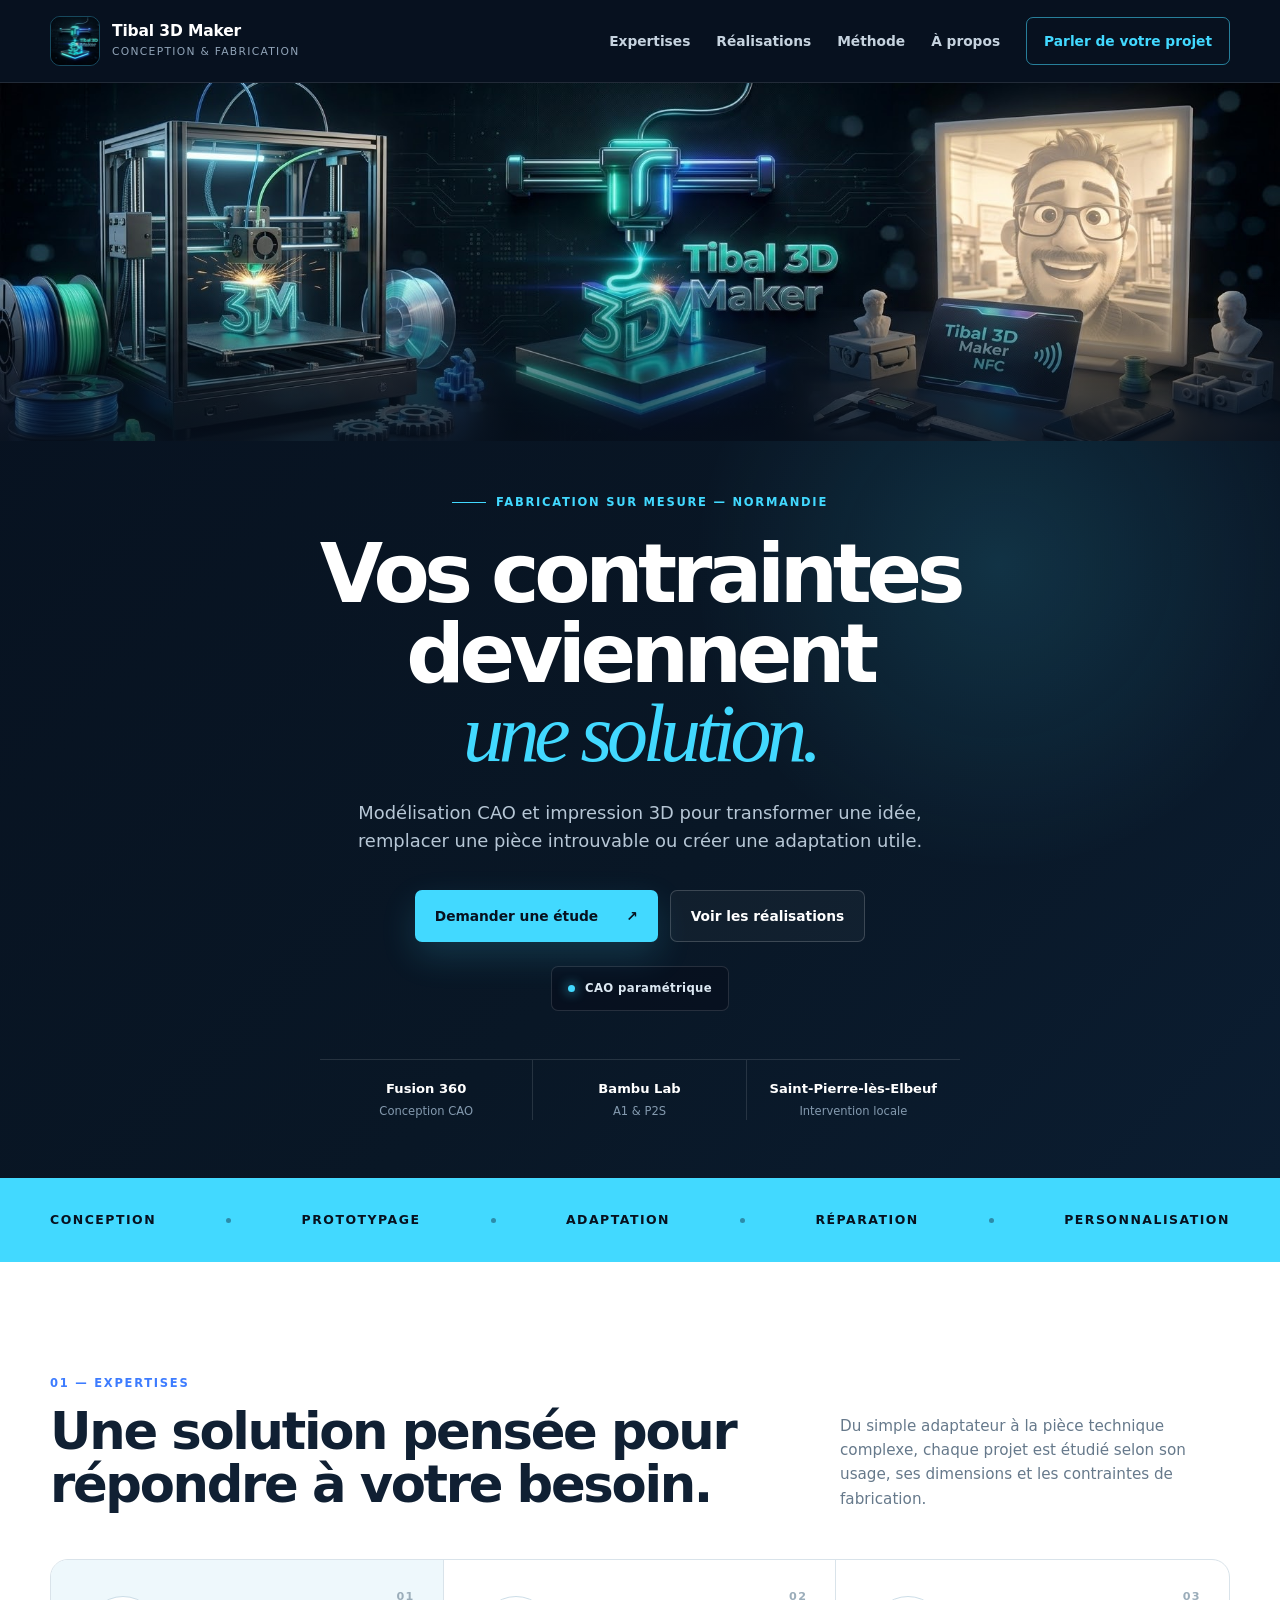
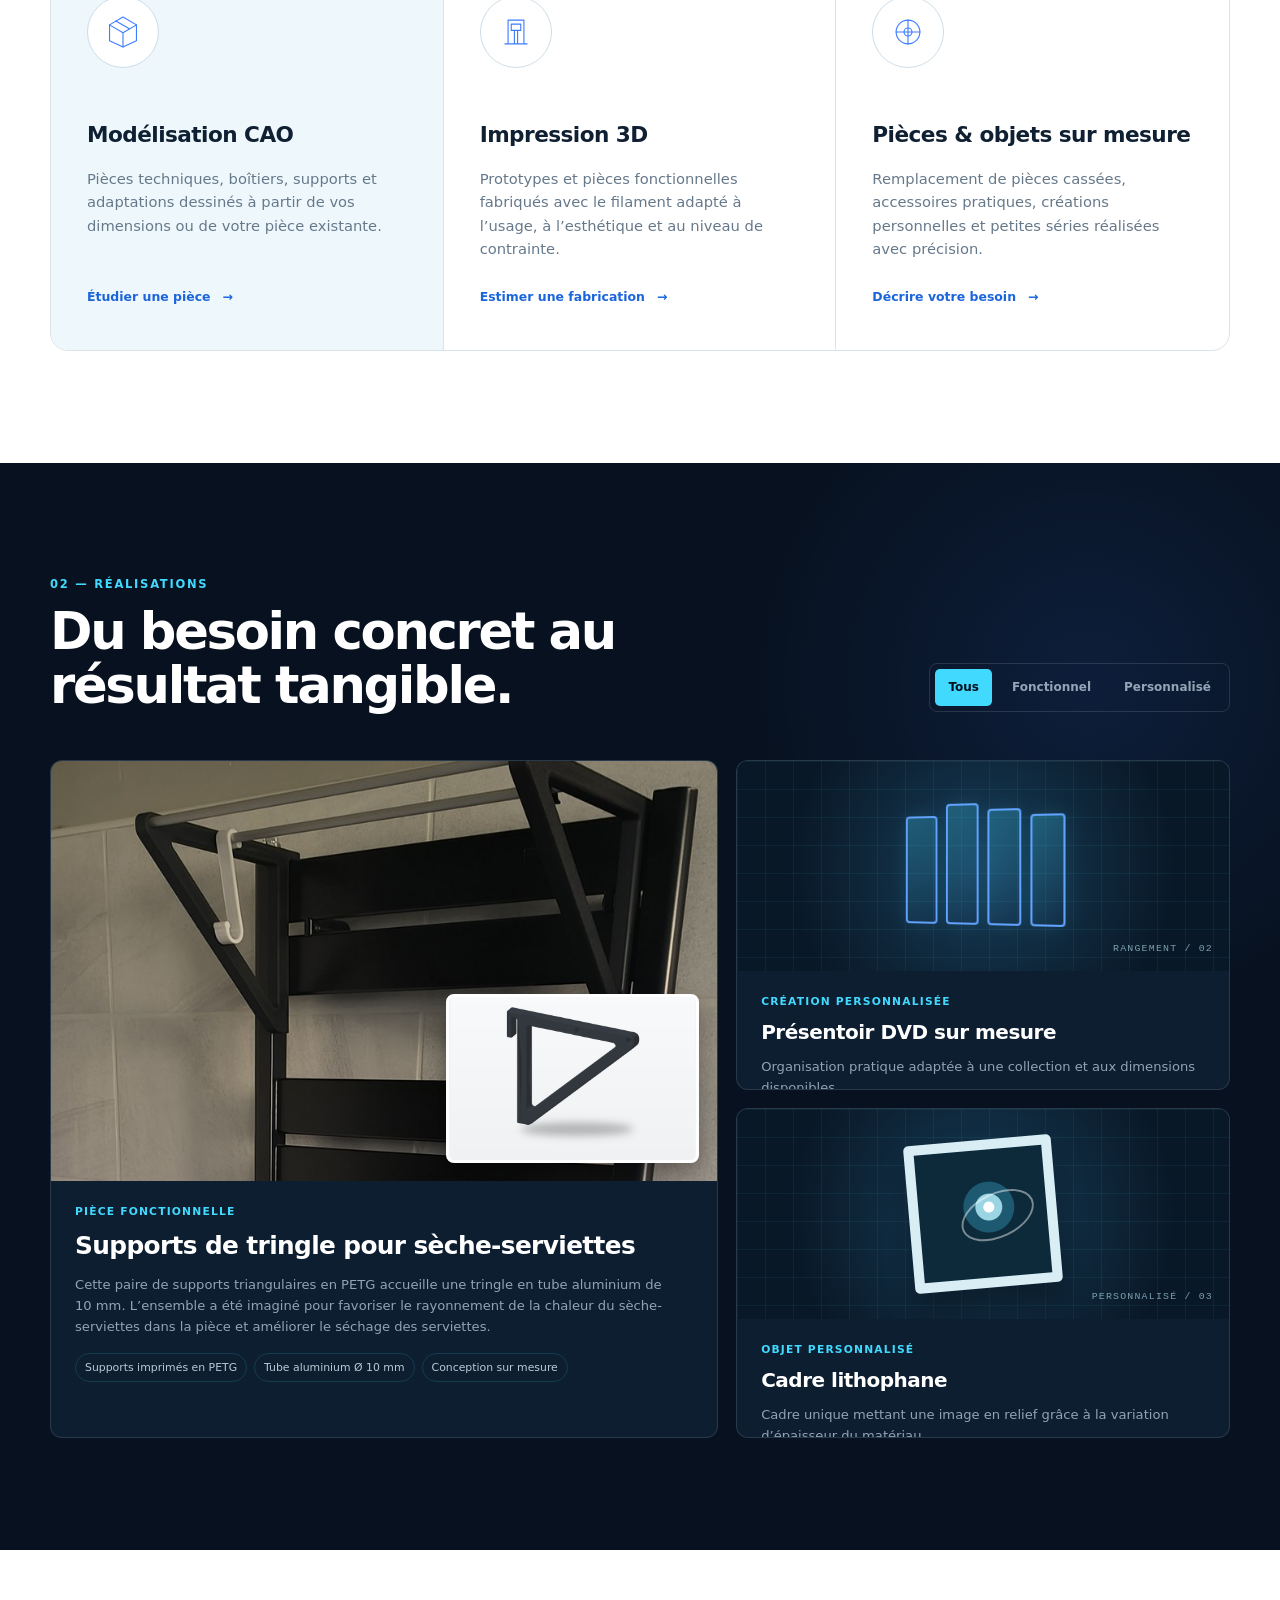
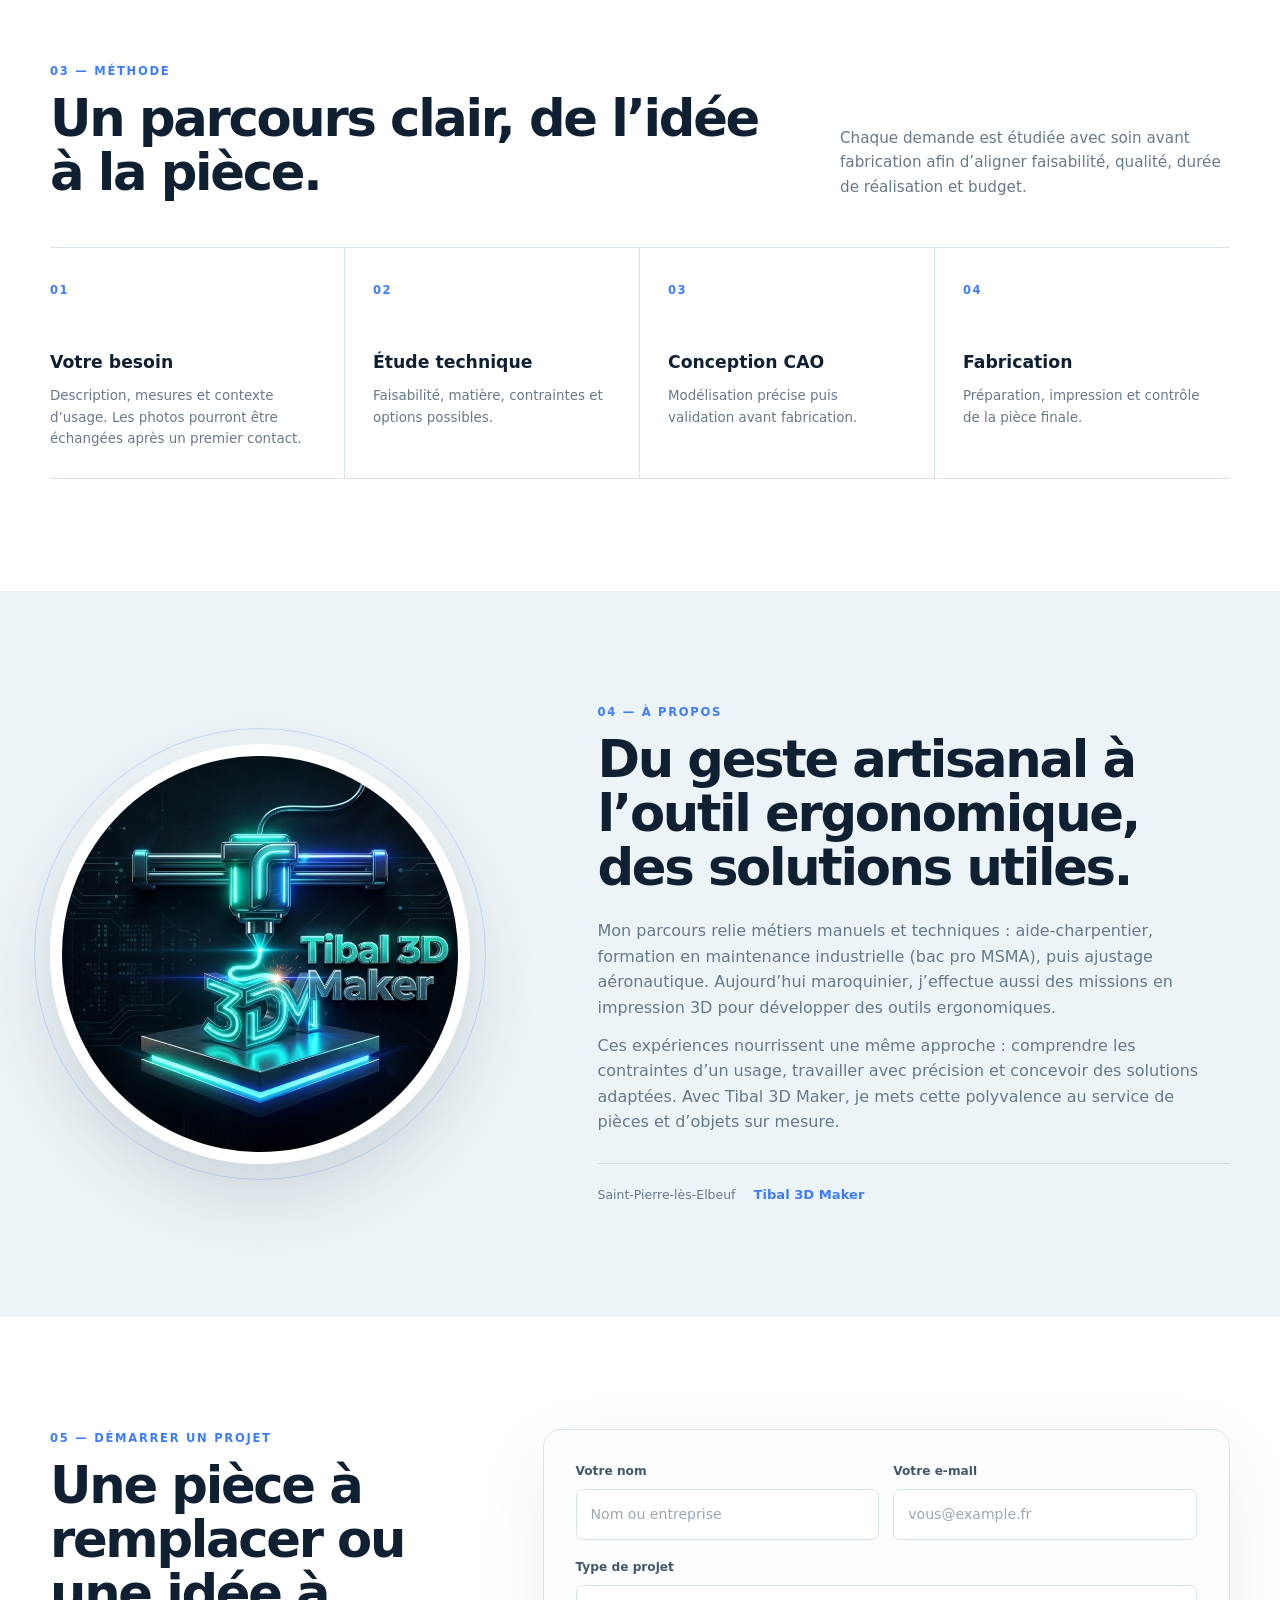
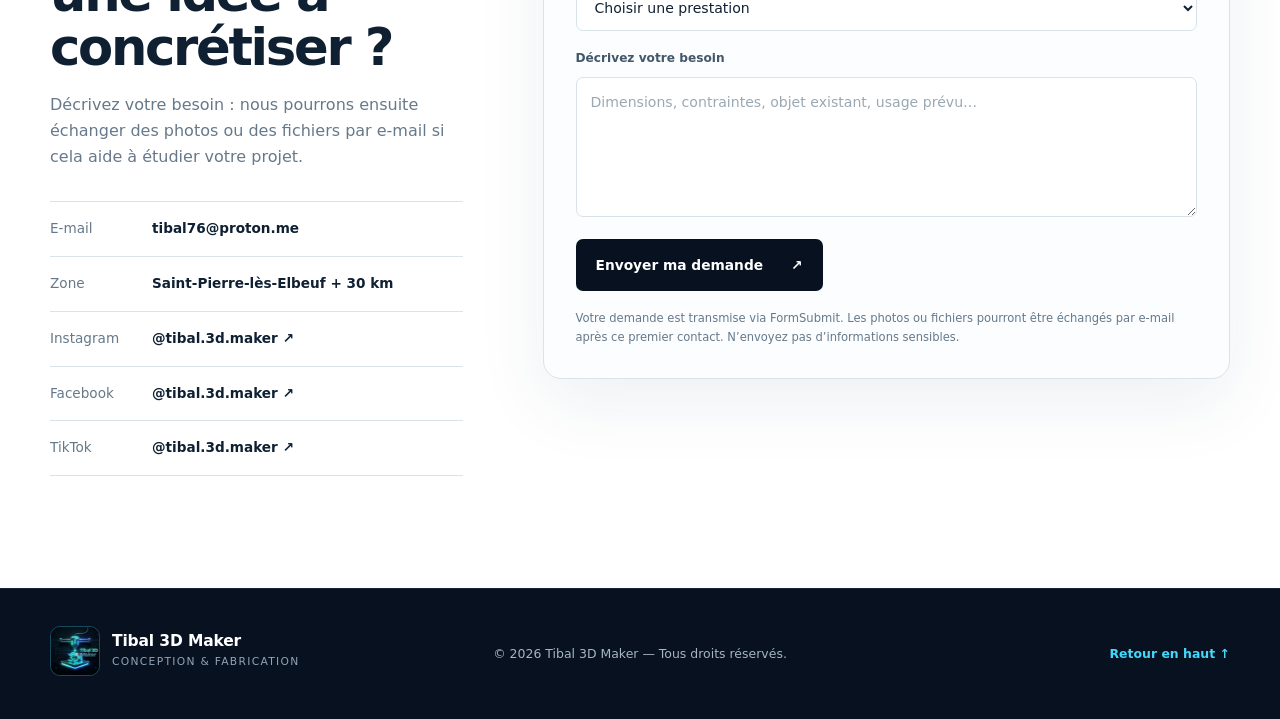
==== commit f142c1a0: "Centre l’introduction sous la bannière Co-authored-by: Copilot <223556219+Copilot@users.noreply.gith" ====
--- a/index.html
+++ b/index.html
@@ -62,6 +62,7 @@
             </a>
             <a class="button button-ghost" href="#realisations">Voir les réalisations</a>
           </div>
+          <p class="hero-skill"><span class="tag-dot"></span> CAO paramétrique</p>
           <ul class="hero-proof" aria-label="Informations clés">
             <li><strong>Fusion 360</strong><span>Conception CAO</span></li>
             <li><strong>Bambu Lab</strong><span>A1 & P2S</span></li>
@@ -78,14 +79,6 @@
                 alt="Tibal 3D Maker — univers illustré de la conception CAO et de l’impression 3D"
               >
             </picture>
-          </div>
-          <div class="floating-tag tag-top">
-            <span class="tag-dot"></span>
-            <span>CAO paramétrique</span>
-          </div>
-          <div class="floating-tag tag-bottom">
-            <span class="tag-index">01</span>
-            <span>Pièce sur mesure</span>
           </div>
         </div>
       </div>
--- a/css/style.css
+++ b/css/style.css
@@ -82,11 +82,12 @@
 }
 
 .site-header {
-  position: absolute;
+  position: relative;
   top: 0;
   right: 0;
   left: 0;
   z-index: 30;
+  background: var(--ink);
   color: var(--white);
   border-bottom: 1px solid rgba(255, 255, 255, 0.11);
 }
@@ -190,7 +191,6 @@
 }
 
 .hero {
-  min-height: 760px;
   overflow: hidden;
   background:
     radial-gradient(circle at 78% 44%, rgba(66, 217, 255, 0.14), transparent 26%),
@@ -199,19 +199,21 @@
 }
 
 .hero-grid {
-  display: grid;
-  min-height: 760px;
-  grid-template-columns: 1.08fr 0.92fr;
-  align-items: center;
-  gap: 44px;
-  padding-top: 82px;
+  display: flex;
+  width: 100%;
+  max-width: none;
+  flex-direction: column;
+  gap: 0;
+  padding: 0;
 }
 
 .hero-content {
   position: relative;
   z-index: 2;
-  max-width: 650px;
-  padding: 78px 0 54px;
+  width: min(var(--container), calc(100% - 48px));
+  max-width: none;
+  margin-inline: auto;
+  padding: 52px 0 58px;
 }
 
 .eyebrow,
@@ -333,24 +335,55 @@
   font-size: 0.72rem;
 }
 
+@media (min-width: 721px) {
+  .hero-content {
+    text-align: center;
+  }
+
+  .eyebrow {
+    justify-content: center;
+  }
+
+  .hero h1,
+  .hero-lead {
+    margin-inline: auto;
+  }
+
+  .hero h1 {
+    max-width: 850px;
+  }
+
+  .hero-actions {
+    justify-content: center;
+  }
+
+  .hero-skill,
+  .hero-proof {
+    margin-inline: auto;
+  }
+
+  .hero-proof {
+    text-align: center;
+  }
+
+  .hero-proof li,
+  .hero-proof li:not(:first-child) {
+    padding-right: 12px;
+    padding-left: 12px;
+  }
+}
+
 .hero-visual {
   position: relative;
-  min-height: 570px;
-  align-self: end;
+  order: -1;
+  width: 100%;
+  height: clamp(230px, 28vw, 430px);
 }
 
 .visual-frame {
-  position: absolute;
-  top: 50%;
-  right: 0;
-  width: min(100%, 560px);
-  height: auto;
-  aspect-ratio: 1824 / 576;
+  width: 100%;
+  height: 100%;
   overflow: hidden;
-  border: 1px solid rgba(66, 217, 255, 0.18);
-  border-radius: 14px;
-  box-shadow: 0 0 80px rgba(66, 217, 255, 0.09);
-  transform: translateY(-50%);
 }
 
 .visual-frame::after {
@@ -366,28 +399,22 @@
   width: 100%;
   height: 100%;
   object-fit: cover;
-}
-
-.floating-tag {
-  position: absolute;
-  z-index: 3;
+  object-position: center;
+}
+
+.hero-skill {
   display: flex;
+  width: fit-content;
   align-items: center;
   gap: 10px;
+  margin-top: 24px;
   border: 1px solid rgba(255, 255, 255, 0.13);
   border-radius: 7px;
   background: rgba(7, 17, 31, 0.88);
-  backdrop-filter: blur(12px);
   color: #dce8f2;
   font-size: 0.73rem;
   font-weight: 700;
   letter-spacing: 0.03em;
-  box-shadow: 0 15px 40px rgba(0, 0, 0, 0.22);
-}
-
-.tag-top {
-  top: -36px;
-  right: -20px;
   padding: 12px 16px;
 }
 
@@ -397,22 +424,6 @@
   border-radius: 50%;
   background: var(--cyan);
   box-shadow: 0 0 12px var(--cyan);
-}
-
-.tag-bottom {
-  bottom: 52px;
-  left: 10px;
-  padding: 9px 16px 9px 9px;
-}
-
-.tag-index {
-  display: grid;
-  width: 34px;
-  height: 34px;
-  place-items: center;
-  border-radius: 5px;
-  background: var(--cyan);
-  color: var(--ink);
 }
 
 .trust-strip {
@@ -1112,18 +1123,6 @@
     display: block;
   }
 
-  .hero-grid {
-    grid-template-columns: 1fr 0.72fr;
-  }
-
-  .visual-frame {
-    right: 0;
-  }
-
-  .tag-top {
-    right: 0;
-  }
-
   .expertise-grid {
     grid-template-columns: 1fr;
   }
@@ -1165,6 +1164,11 @@
 }
 
 @media (max-width: 720px) {
+  .site-header {
+    position: absolute;
+    background: transparent;
+  }
+
   .container {
     width: min(100% - 32px, var(--container));
   }
@@ -1189,9 +1193,14 @@
 
   .hero-grid {
     display: block;
+    width: min(100% - 32px, var(--container));
+    max-width: var(--container);
+    margin-inline: auto;
   }
 
   .hero-content {
+    width: auto;
+    margin-inline: 0;
     padding: 88px 0 32px;
   }
 
@@ -1201,29 +1210,24 @@
 
   .hero-lead {
     font-size: 1rem;
+  }
+
+  .hero-skill {
+    display: none;
   }
 
   .hero-visual {
     display: block;
     min-height: 0;
+    height: auto;
     margin-top: 16px;
   }
 
   .visual-frame {
-    position: relative;
-    top: auto;
-    right: auto;
-    bottom: auto;
     width: 100%;
     max-width: 560px;
     aspect-ratio: 968 / 720;
     margin-inline: auto;
-    transform: none;
-  }
-
-  .tag-top,
-  .tag-bottom {
-    display: none;
   }
 
   .hero-proof {
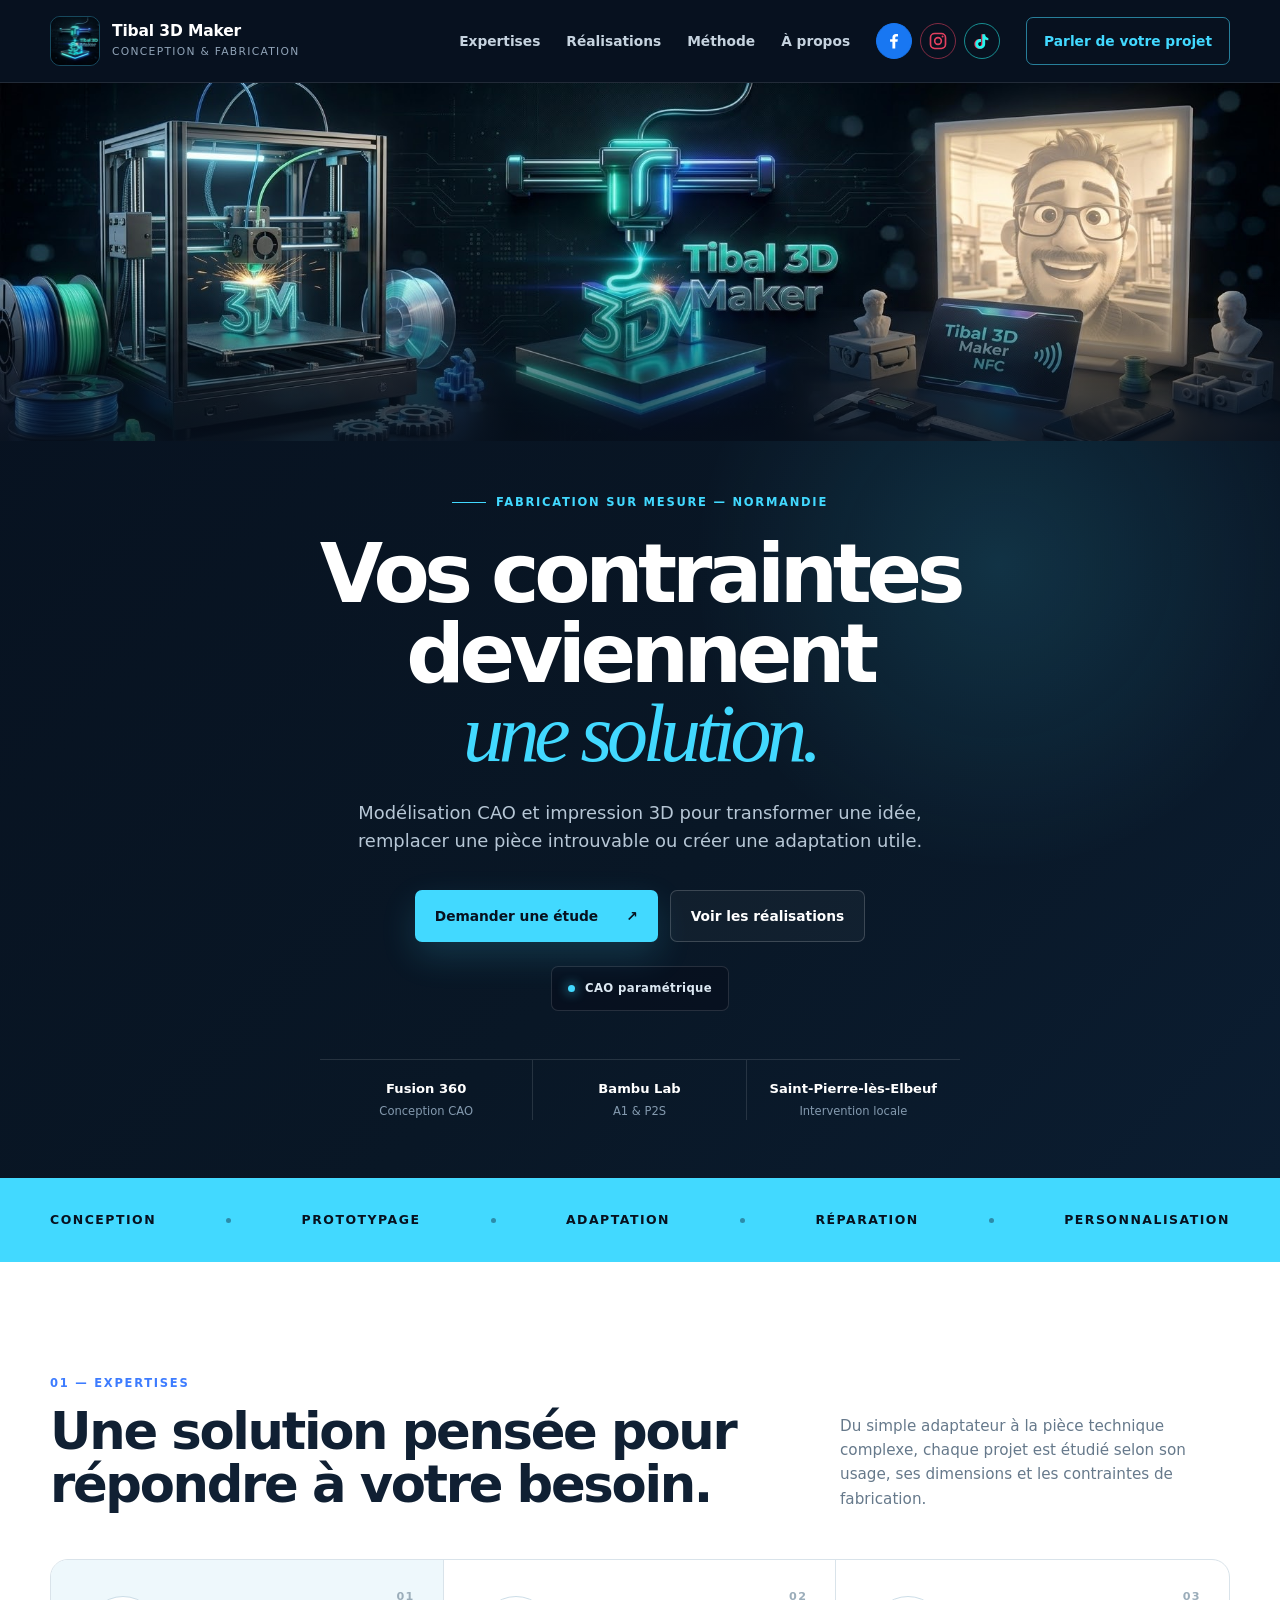
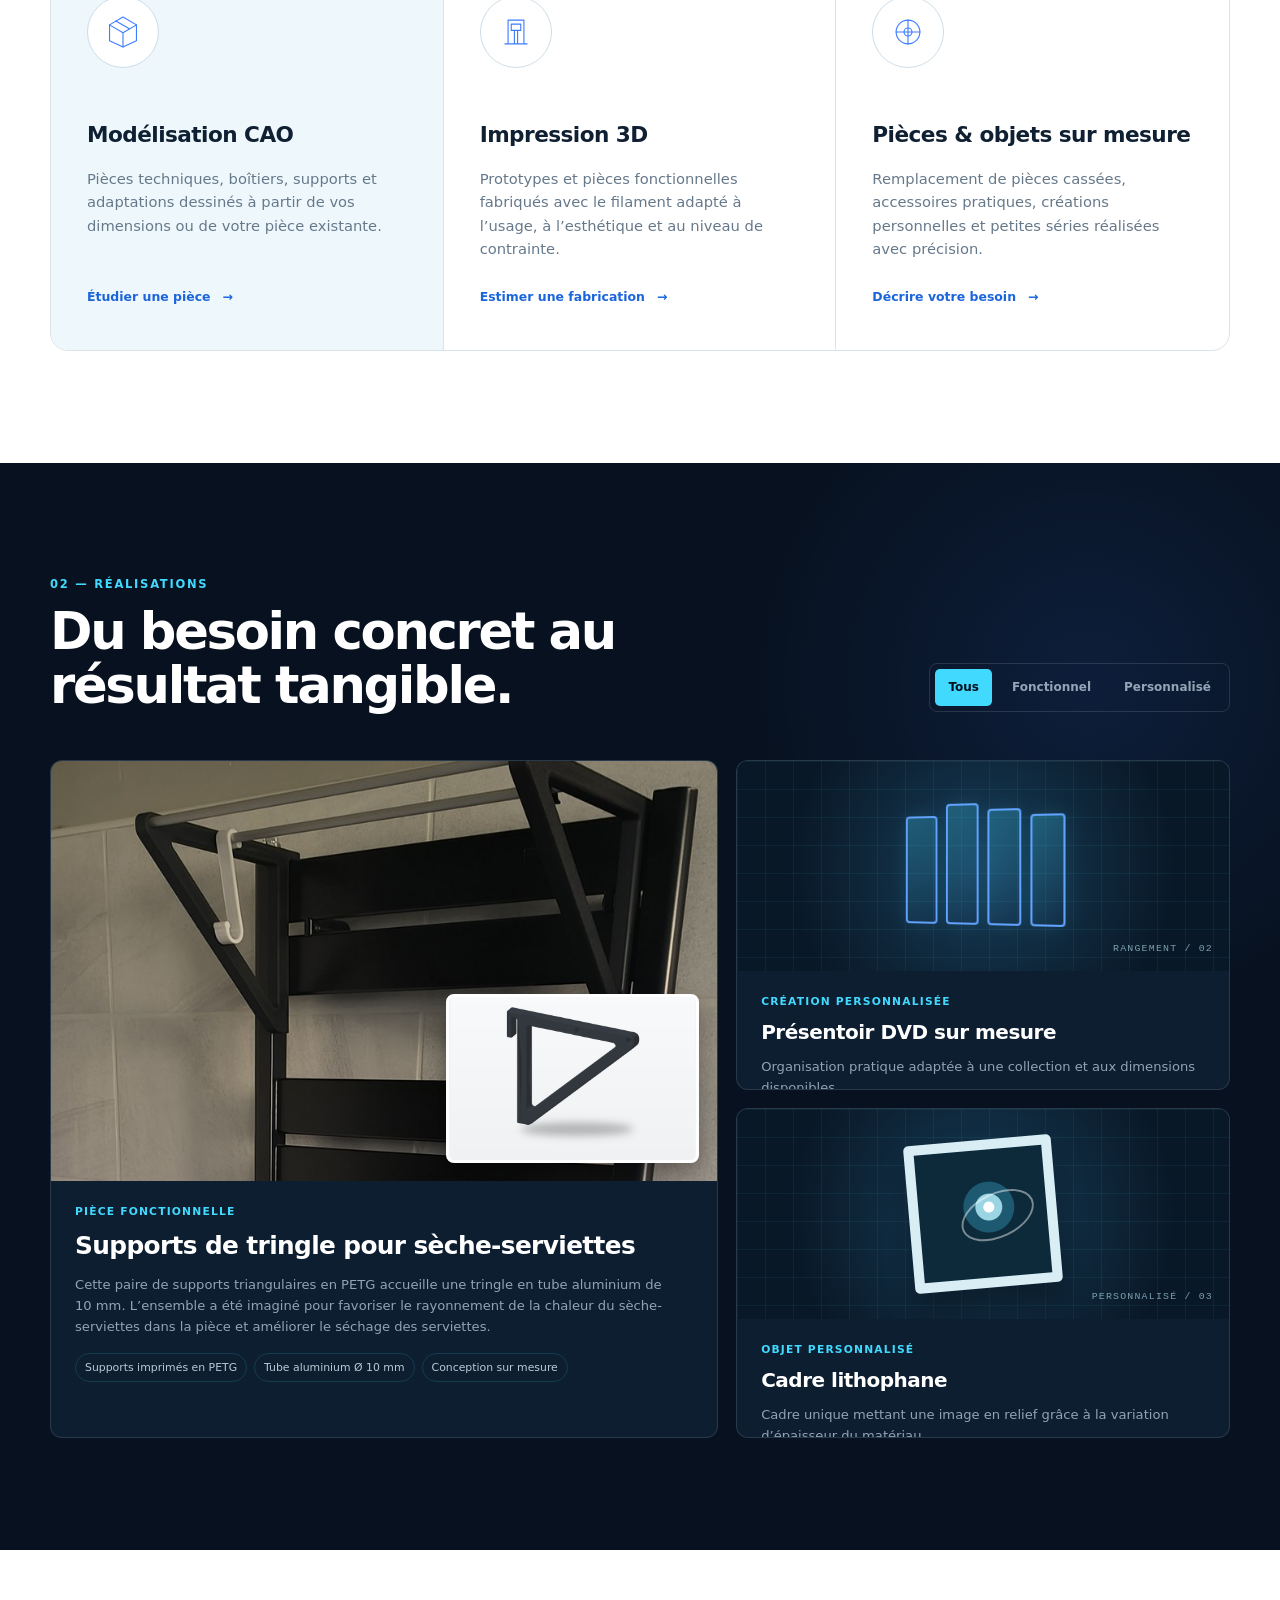
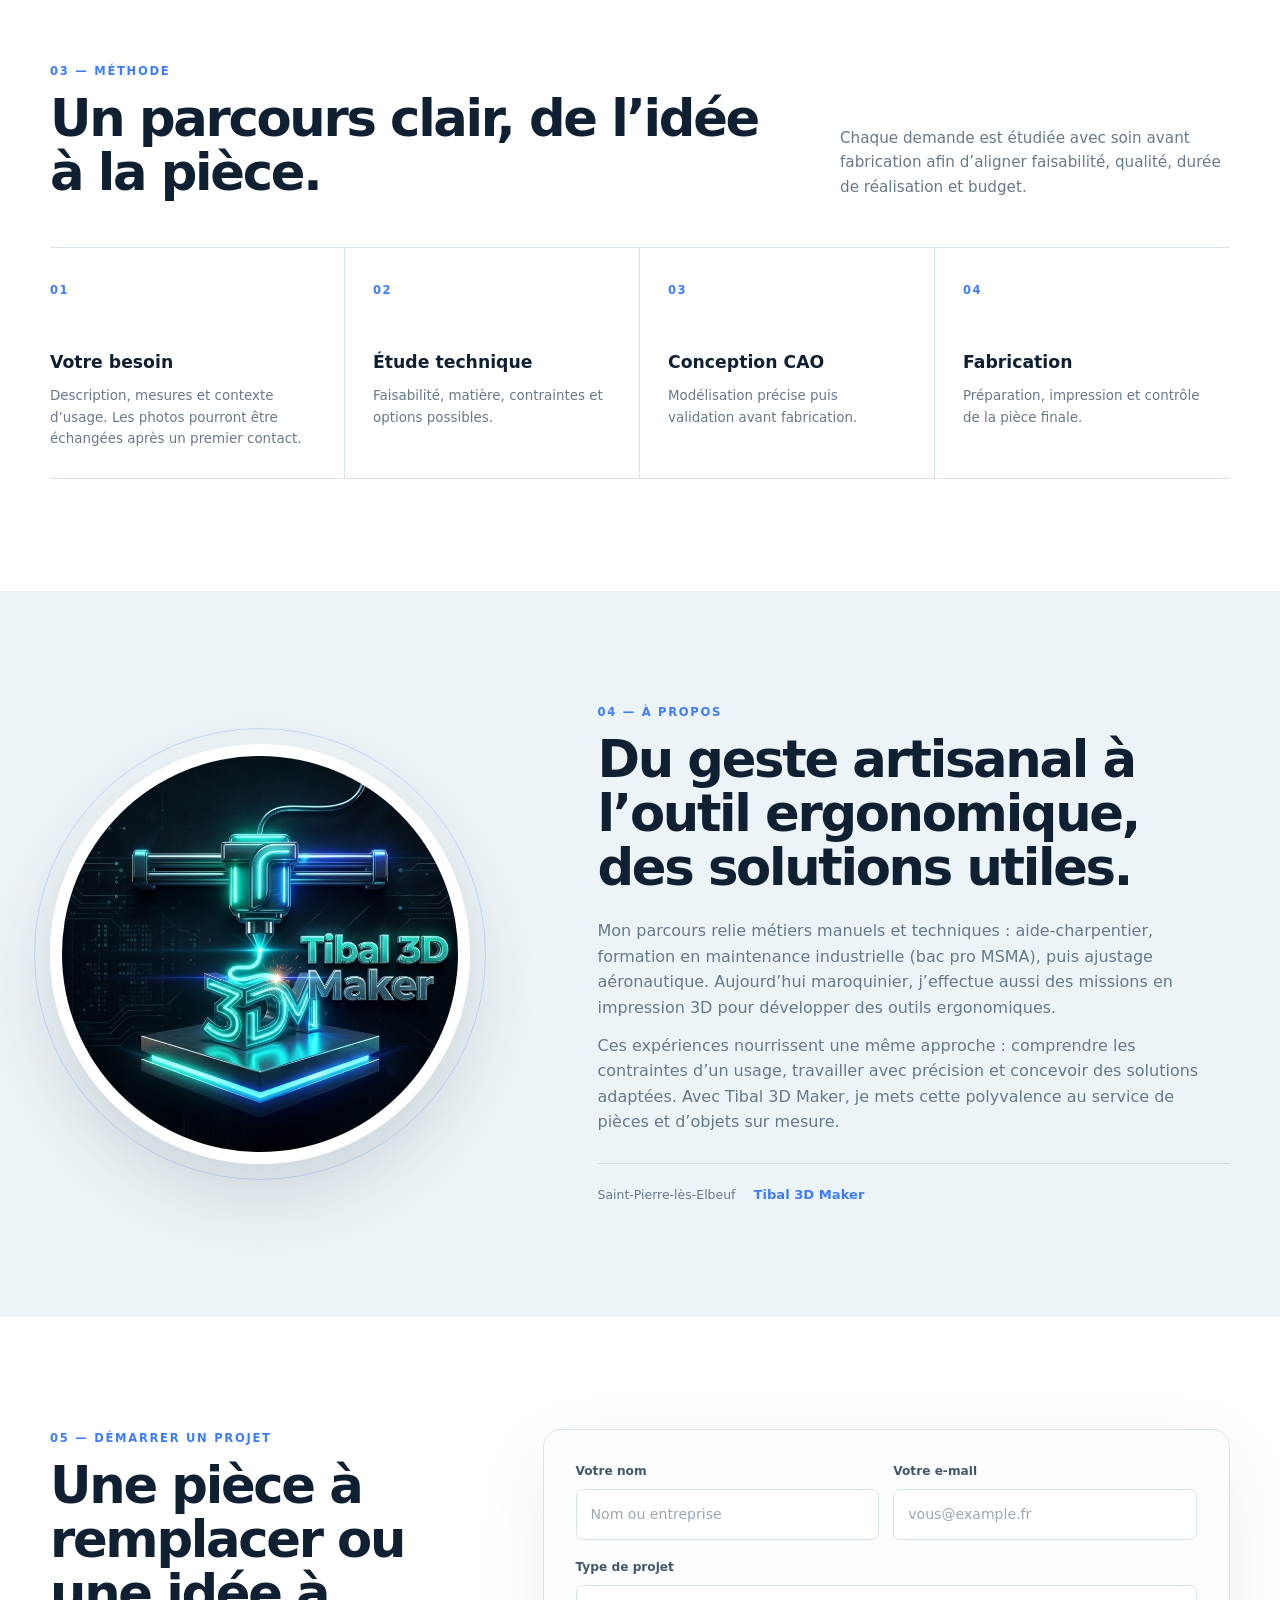
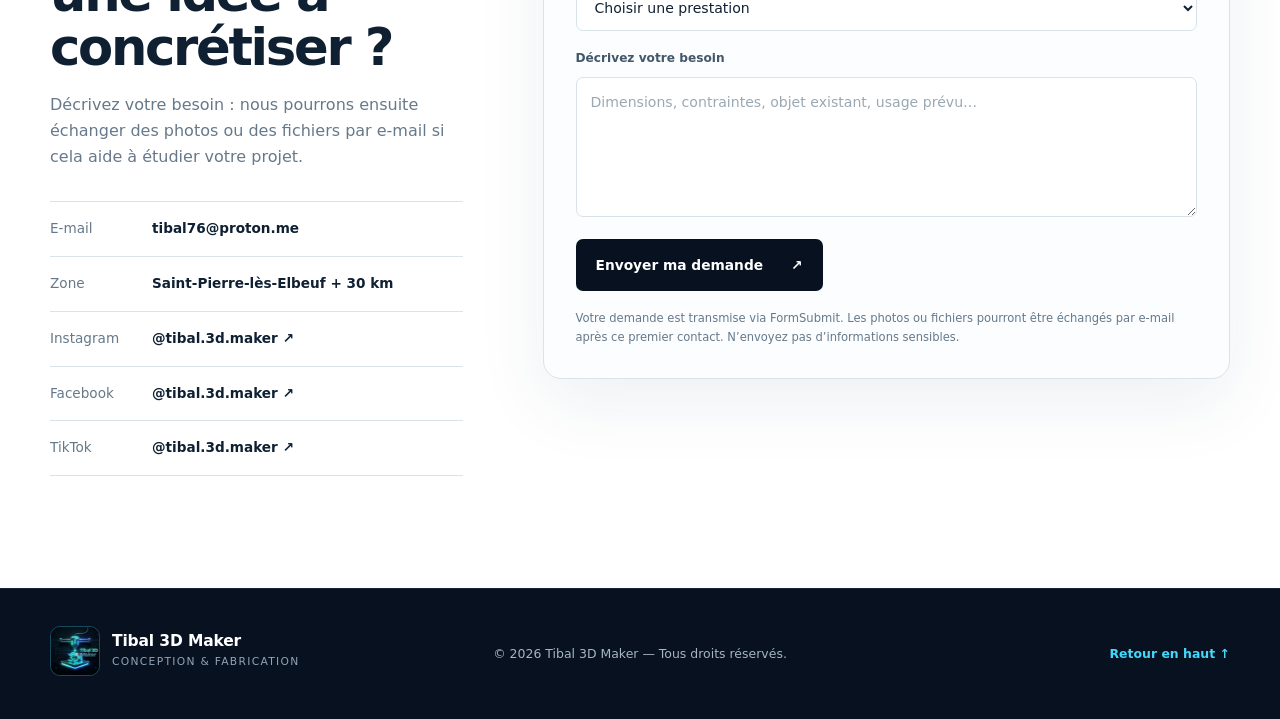
==== commit c0b34e9e: "Ajoute les icônes sociales colorées au menu Co-authored-by: Copilot <223556219+Copilot@users.noreply" ====
--- a/index.html
+++ b/index.html
@@ -40,6 +40,25 @@
         <a href="#realisations">Réalisations</a>
         <a href="#methode">Méthode</a>
         <a href="#apropos">À propos</a>
+        <div class="nav-socials" aria-label="Réseaux sociaux">
+          <a class="social-link social-link-facebook" href="https://www.facebook.com/tibal.3d.maker/" target="_blank" rel="noopener noreferrer" aria-label="Facebook Tibal 3D Maker">
+            <svg viewBox="0 0 24 24" aria-hidden="true">
+              <path d="M13.5 21v-8h2.7l.4-3h-3.1V8.1c0-.9.3-1.6 1.6-1.6h1.7V3.8c-.3 0-1.3-.1-2.5-.1-2.5 0-4.2 1.5-4.2 4.4V10H7.3v3h2.8v8h3.4z"/>
+            </svg>
+          </a>
+          <a class="social-link social-link-instagram" href="https://www.instagram.com/tibal.3d.maker/" target="_blank" rel="noopener noreferrer" aria-label="Instagram Tibal 3D Maker">
+            <svg viewBox="0 0 24 24" aria-hidden="true">
+              <rect x="3" y="3" width="18" height="18" rx="5" fill="none" stroke="currentColor" stroke-width="2"/>
+              <circle cx="12" cy="12" r="4" fill="none" stroke="currentColor" stroke-width="2"/>
+              <circle cx="17.5" cy="6.5" r="1.2"/>
+            </svg>
+          </a>
+          <a class="social-link social-link-tiktok" href="https://www.tiktok.com/@tibal.3d.maker" target="_blank" rel="noopener noreferrer" aria-label="TikTok Tibal 3D Maker">
+            <svg viewBox="0 0 24 24" aria-hidden="true">
+              <path d="M19.6 8.3c-1.5-.1-2.7-.9-3.4-2.2-.3-.6-.4-1.3-.4-2.1h-3.4v11.6c0 1.4-1.1 2.5-2.5 2.5s-2.5-1.1-2.5-2.5 1.1-2.5 2.5-2.5c.3 0 .6 0 .9.1V9.7c-.3 0-.6-.1-.9-.1-3.3 0-5.9 2.6-5.9 5.9s2.6 5.9 5.9 5.9 5.9-2.6 5.9-5.9V9.8c1.1.8 2.4 1.3 3.8 1.4V8.3z"/>
+            </svg>
+          </a>
+        </div>
         <a class="nav-cta" href="#contact">Parler de votre projet</a>
       </nav>
     </div>
--- a/css/style.css
+++ b/css/style.css
@@ -157,6 +157,58 @@
   color: var(--cyan);
 }
 
+.nav-socials {
+  display: flex;
+  align-items: center;
+  gap: 8px;
+}
+
+.social-link {
+  display: inline-grid;
+  width: 36px;
+  height: 36px;
+  place-items: center;
+  border: 1px solid rgba(255, 255, 255, 0.16);
+  border-radius: 50%;
+  color: #c6d3df;
+  transition: 180ms ease;
+}
+
+.social-link-facebook {
+  border-color: #1877f2;
+  background: #1877f2;
+  color: var(--white);
+}
+
+.social-link-instagram {
+  border-color: rgba(228, 64, 95, 0.55);
+  color: #e4405f;
+}
+
+.social-link-tiktok {
+  border-color: rgba(37, 244, 238, 0.55);
+  color: #25f4ee;
+}
+
+.social-link-facebook:hover {
+  background: #166fe5;
+}
+
+.social-link-tiktok svg {
+  filter: drop-shadow(-1px 0 #fe2c55);
+}
+
+.social-link:hover {
+  background: rgba(66, 217, 255, 0.08);
+  transform: translateY(-1px);
+}
+
+.social-link svg {
+  width: 20px;
+  height: 20px;
+  fill: currentColor;
+}
+
 .nav-cta {
   padding: 12px 17px;
   border: 1px solid rgba(66, 217, 255, 0.55);
@@ -1114,6 +1166,19 @@
     padding: 13px 12px;
   }
 
+  .nav-socials {
+    justify-content: center;
+    margin: 8px 0;
+    border-block: 1px solid rgba(255, 255, 255, 0.1);
+    padding: 10px;
+  }
+
+  .nav .social-link {
+    width: 40px;
+    height: 40px;
+    padding: 0;
+  }
+
   .nav-cta {
     margin-top: 5px;
     text-align: center;
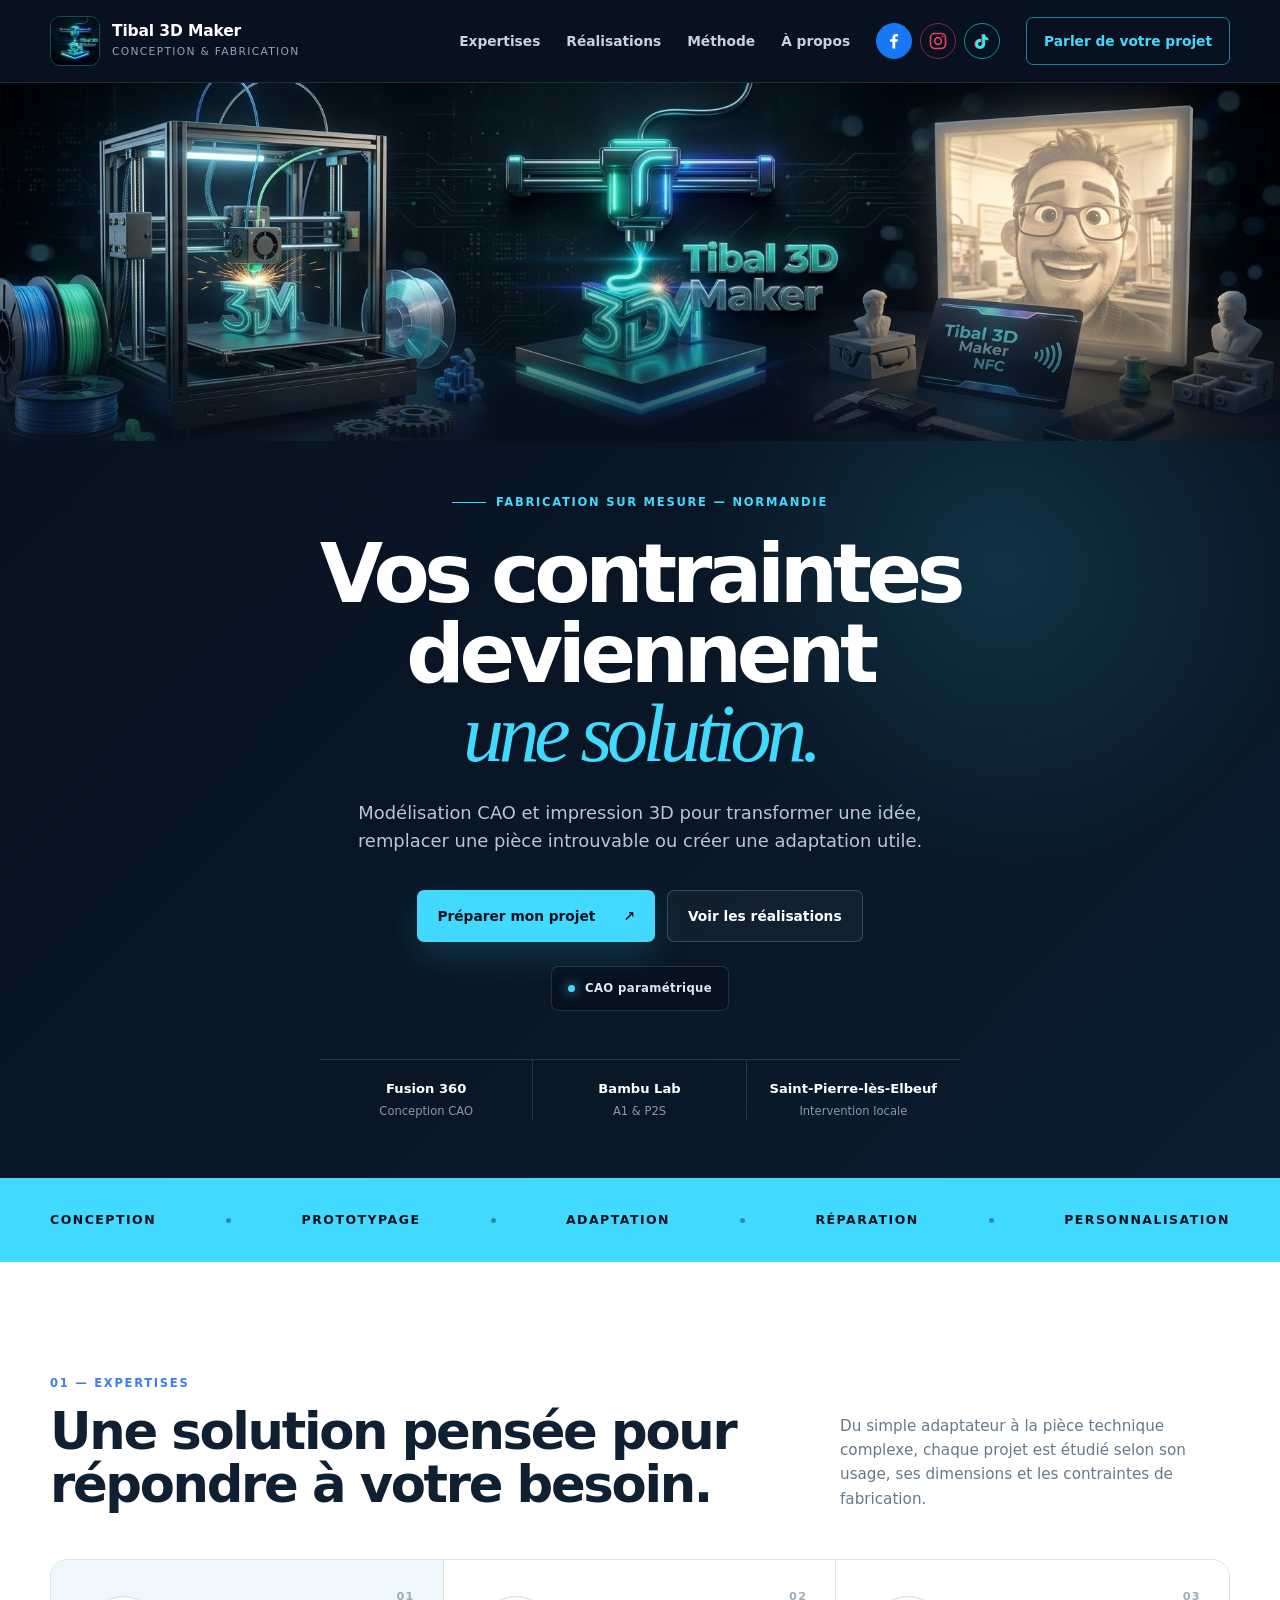
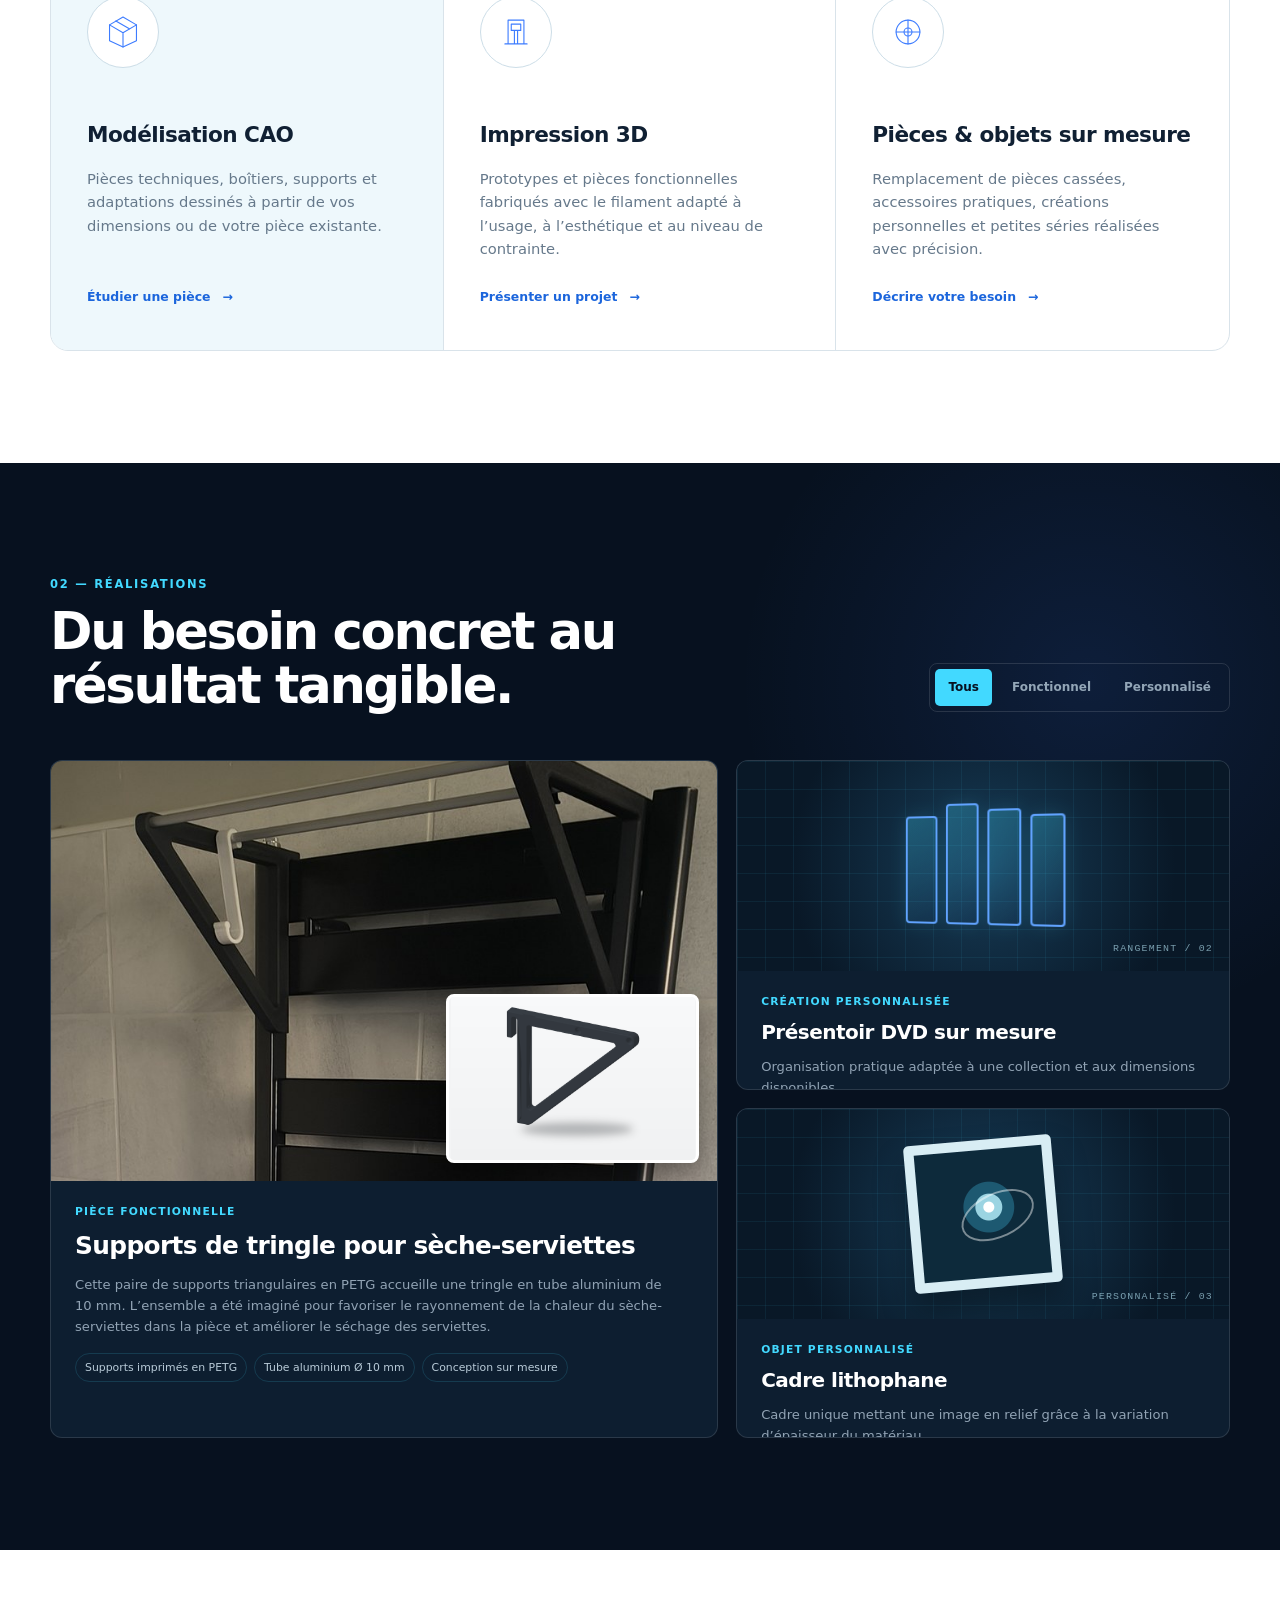
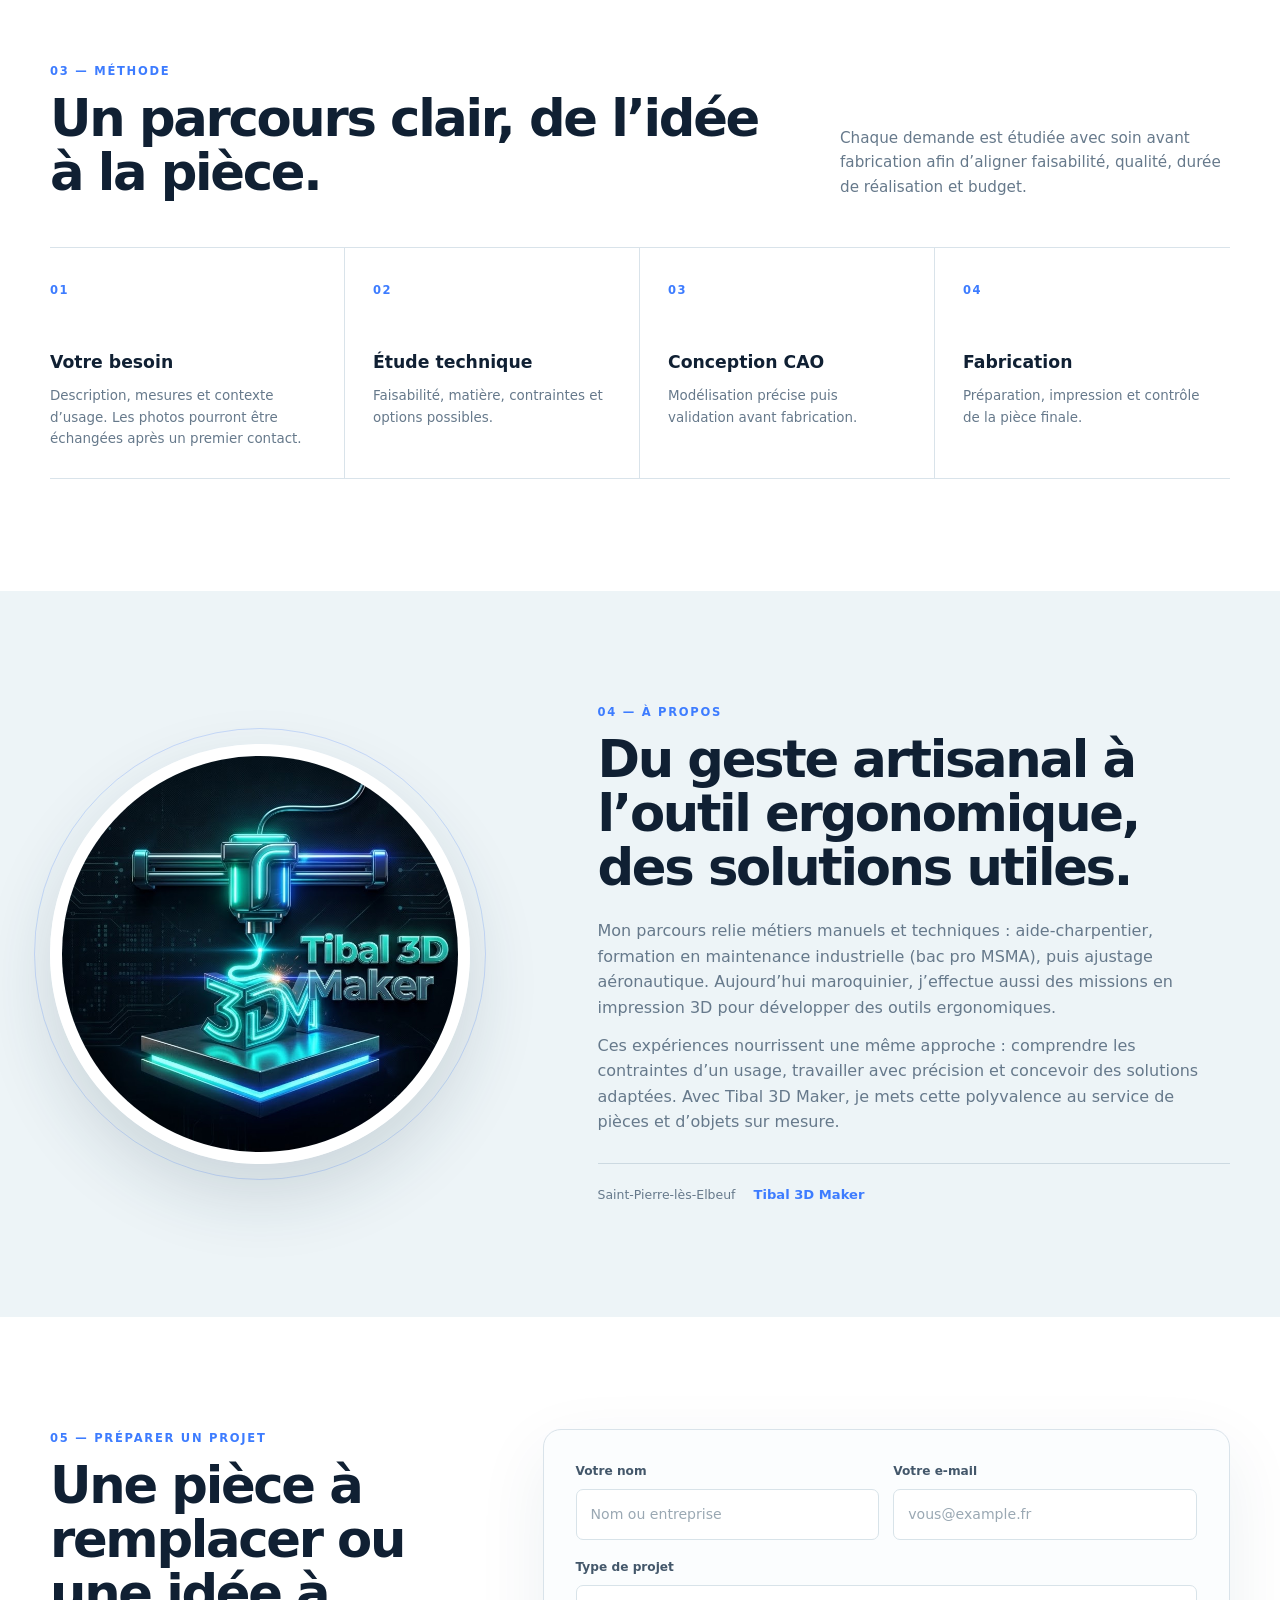
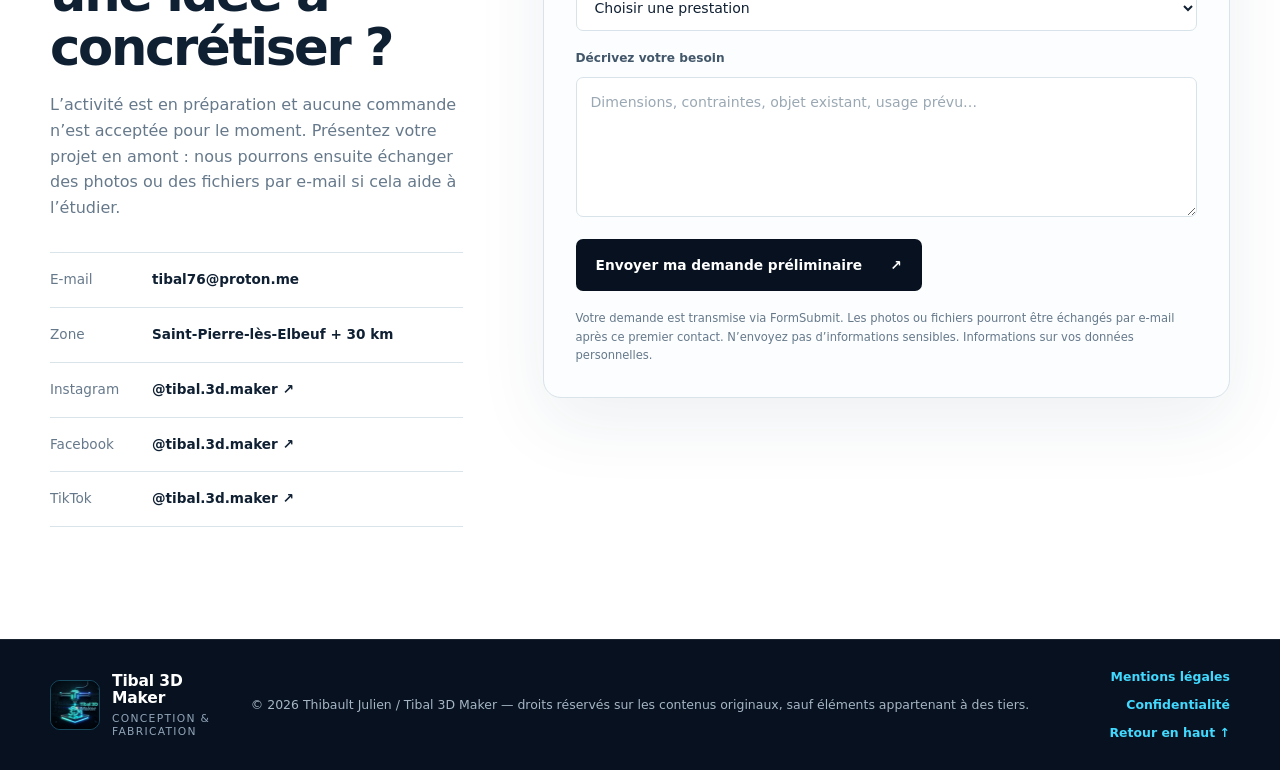
==== commit d8621ffc: "Ajoute les pages légales et actualise le README Co-authored-by: Copilot <223556219+Copilot@users.nor" ====
--- a/index.html
+++ b/index.html
@@ -28,13 +28,6 @@
         </span>
       </a>
 
-      <button class="menu-toggle" type="button" aria-expanded="false" aria-controls="main-nav">
-        <span class="sr-only">Ouvrir le menu</span>
-        <span></span>
-        <span></span>
-        <span></span>
-      </button>
-
       <nav class="nav" id="main-nav" aria-label="Navigation principale">
         <a href="#expertises">Expertises</a>
         <a href="#realisations">Réalisations</a>
@@ -61,6 +54,34 @@
         </div>
         <a class="nav-cta" href="#contact">Parler de votre projet</a>
       </nav>
+
+      <div class="header-actions">
+        <div class="nav-socials mobile-socials" aria-label="Réseaux sociaux">
+          <a class="social-link social-link-facebook" href="https://www.facebook.com/tibal.3d.maker/" target="_blank" rel="noopener noreferrer" aria-label="Facebook Tibal 3D Maker">
+            <svg viewBox="0 0 24 24" aria-hidden="true">
+              <path d="M13.5 21v-8h2.7l.4-3h-3.1V8.1c0-.9.3-1.6 1.6-1.6h1.7V3.8c-.3 0-1.3-.1-2.5-.1-2.5 0-4.2 1.5-4.2 4.4V10H7.3v3h2.8v8h3.4z"/>
+            </svg>
+          </a>
+          <a class="social-link social-link-instagram" href="https://www.instagram.com/tibal.3d.maker/" target="_blank" rel="noopener noreferrer" aria-label="Instagram Tibal 3D Maker">
+            <svg viewBox="0 0 24 24" aria-hidden="true">
+              <rect x="3" y="3" width="18" height="18" rx="5" fill="none" stroke="currentColor" stroke-width="2"/>
+              <circle cx="12" cy="12" r="4" fill="none" stroke="currentColor" stroke-width="2"/>
+              <circle cx="17.5" cy="6.5" r="1.2"/>
+            </svg>
+          </a>
+          <a class="social-link social-link-tiktok" href="https://www.tiktok.com/@tibal.3d.maker" target="_blank" rel="noopener noreferrer" aria-label="TikTok Tibal 3D Maker">
+            <svg viewBox="0 0 24 24" aria-hidden="true">
+              <path d="M19.6 8.3c-1.5-.1-2.7-.9-3.4-2.2-.3-.6-.4-1.3-.4-2.1h-3.4v11.6c0 1.4-1.1 2.5-2.5 2.5s-2.5-1.1-2.5-2.5 1.1-2.5 2.5-2.5c.3 0 .6 0 .9.1V9.7c-.3 0-.6-.1-.9-.1-3.3 0-5.9 2.6-5.9 5.9s2.6 5.9 5.9 5.9 5.9-2.6 5.9-5.9V9.8c1.1.8 2.4 1.3 3.8 1.4V8.3z"/>
+            </svg>
+          </a>
+        </div>
+        <button class="menu-toggle" type="button" aria-expanded="false" aria-controls="main-nav">
+          <span class="sr-only">Ouvrir le menu</span>
+          <span></span>
+          <span></span>
+          <span></span>
+        </button>
+      </div>
     </div>
   </header>
 
@@ -76,7 +97,7 @@
           </p>
           <div class="hero-actions">
             <a class="button button-primary" href="#contact">
-              Demander une étude
+              Préparer mon projet
               <span aria-hidden="true">↗</span>
             </a>
             <a class="button button-ghost" href="#realisations">Voir les réalisations</a>
@@ -148,7 +169,7 @@
             </div>
             <h3>Impression 3D</h3>
             <p>Prototypes et pièces fonctionnelles fabriqués avec le filament adapté à l’usage, à l’esthétique et au niveau de contrainte.</p>
-            <a href="#contact">Estimer une fabrication <span aria-hidden="true">→</span></a>
+            <a href="#contact">Présenter un projet <span aria-hidden="true">→</span></a>
           </article>
 
           <article class="expertise-card">
@@ -302,9 +323,13 @@
     <section class="section contact-section" id="contact">
       <div class="container contact-grid">
         <div class="contact-copy">
-          <p class="section-kicker">05 — Démarrer un projet</p>
+          <p class="section-kicker">05 — Préparer un projet</p>
           <h2>Une pièce à remplacer ou une idée à concrétiser ?</h2>
-          <p>Décrivez votre besoin : nous pourrons ensuite échanger des photos ou des fichiers par e-mail si cela aide à étudier votre projet.</p>
+          <p>
+            L’activité est en préparation et aucune commande n’est acceptée pour le moment.
+            Présentez votre projet en amont : nous pourrons ensuite échanger des photos ou des
+            fichiers par e-mail si cela aide à l’étudier.
+          </p>
           <ul class="contact-details">
             <li>
               <span>E-mail</span>
@@ -330,7 +355,7 @@
         </div>
 
         <form class="quote-form" id="quote-form" method="POST">
-          <input type="hidden" name="_subject" value="Nouvelle demande de devis — Tibal 3D Maker">
+          <input type="hidden" name="_subject" value="Demande préliminaire de projet — Tibal 3D Maker">
           <input class="form-honeypot" type="text" name="_honey" tabindex="-1" autocomplete="off" aria-hidden="true">
           <div class="form-row">
             <label>
@@ -360,12 +385,13 @@
             <textarea name="message" rows="5" required placeholder="Dimensions, contraintes, objet existant, usage prévu…"></textarea>
           </label>
           <button class="button button-primary form-submit" type="submit">
-            Envoyer ma demande
+            Envoyer ma demande préliminaire
             <span aria-hidden="true">↗</span>
           </button>
           <p class="form-note" id="form-note">
             Votre demande est transmise via FormSubmit. Les photos ou fichiers pourront être échangés
             par e-mail après ce premier contact. N’envoyez pas d’informations sensibles.
+            <a href="confidentialite.html">Informations sur vos données personnelles</a>.
           </p>
           <p class="form-status" id="form-status" role="status" aria-live="polite" aria-atomic="true"></p>
           <noscript>
@@ -384,10 +410,18 @@
           <span><strong>Tibal 3D Maker</strong><small>Conception & Fabrication</small></span>
         </a>
       </div>
-      <p>© <span id="year"></span> Tibal 3D Maker — Tous droits réservés.</p>
-      <a href="#accueil">Retour en haut ↑</a>
+      <p>© <span id="year"></span> Thibault Julien / Tibal 3D Maker — droits réservés sur les contenus originaux, sauf éléments appartenant à des tiers.</p>
+      <nav class="footer-links" aria-label="Informations et navigation">
+        <a href="mentions-legales.html">Mentions légales</a>
+        <a href="confidentialite.html">Confidentialité</a>
+        <a href="#accueil">Retour en haut ↑</a>
+      </nav>
     </div>
   </footer>
+
+  <a class="back-to-top" id="back-to-top" href="#accueil" aria-label="Revenir en haut de la page" hidden>
+    <span aria-hidden="true">↑</span>
+  </a>
 
   <script src="js/script.js"></script>
 </body>
--- a/css/style.css
+++ b/css/style.css
@@ -163,6 +163,10 @@
   gap: 8px;
 }
 
+.header-actions {
+  display: none;
+}
+
 .social-link {
   display: inline-grid;
   width: 36px;
@@ -207,6 +211,35 @@
   width: 20px;
   height: 20px;
   fill: currentColor;
+}
+
+.back-to-top {
+  position: fixed;
+  right: 24px;
+  bottom: 24px;
+  z-index: 25;
+  display: grid;
+  width: 48px;
+  height: 48px;
+  place-items: center;
+  border: 1px solid rgba(7, 17, 31, 0.16);
+  border-radius: 50%;
+  background: var(--cyan);
+  box-shadow: 0 8px 24px rgba(0, 0, 0, 0.25);
+  color: var(--ink);
+  font-size: 1.5rem;
+  font-weight: 800;
+  line-height: 1;
+  transition: transform 180ms ease, background 180ms ease;
+}
+
+.back-to-top[hidden] {
+  display: none;
+}
+
+.back-to-top:hover {
+  transform: translateY(-3px);
+  background: #72e5ff;
 }
 
 .nav-cta {
@@ -1106,10 +1139,73 @@
   color: var(--white);
 }
 
-.footer-inner > a {
+.footer-links {
+  display: flex;
   justify-self: end;
+  flex-wrap: wrap;
+  justify-content: flex-end;
+  gap: 8px 16px;
+}
+
+.footer-links a {
   color: var(--cyan);
   font-weight: 750;
+}
+
+.legal-document {
+  width: min(860px, calc(100% - 48px));
+  margin: 0 auto;
+  padding: 64px 0 80px;
+}
+
+.legal-document .section-kicker {
+  color: #147c9b;
+}
+
+.legal-document h1 {
+  margin: 0 0 12px;
+  color: var(--ink);
+  font-size: clamp(2rem, 5vw, 3.2rem);
+  line-height: 1.1;
+}
+
+.legal-document .legal-updated {
+  margin-bottom: 36px;
+  color: var(--muted);
+}
+
+.legal-document section + section {
+  margin-top: 32px;
+}
+
+.legal-document h2 {
+  margin-bottom: 10px;
+  color: var(--ink);
+  font-size: 1.25rem;
+}
+
+.legal-document p + p,
+.legal-document ul + p {
+  margin-top: 12px;
+}
+
+.legal-document ul {
+  padding-left: 24px;
+}
+
+.legal-document li + li {
+  margin-top: 6px;
+}
+
+.legal-document a {
+  color: #126b91;
+  text-decoration: underline;
+  text-underline-offset: 3px;
+}
+
+.legal-document a:focus-visible,
+.footer-links a:focus-visible {
+  outline-color: var(--blue);
 }
 
 :focus-visible {
@@ -1166,17 +1262,23 @@
     padding: 13px 12px;
   }
 
-  .nav-socials {
-    justify-content: center;
-    margin: 8px 0;
-    border-block: 1px solid rgba(255, 255, 255, 0.1);
-    padding: 10px;
-  }
-
-  .nav .social-link {
-    width: 40px;
-    height: 40px;
-    padding: 0;
+  .nav > .nav-socials {
+    display: none;
+  }
+
+  .header-actions {
+    display: flex;
+    align-items: center;
+    gap: 8px;
+  }
+
+  .mobile-socials {
+    gap: 4px;
+  }
+
+  .mobile-socials .social-link {
+    width: 36px;
+    height: 36px;
   }
 
   .nav-cta {
@@ -1240,6 +1342,7 @@
 
   .header-inner {
     min-height: 72px;
+    gap: 8px;
   }
 
   .brand-logo {
@@ -1409,8 +1512,9 @@
     padding: 24px 0;
   }
 
-  .footer-inner > a {
+  .footer-links {
     justify-self: start;
+    justify-content: flex-start;
   }
 }
 
@@ -1435,8 +1539,21 @@
     margin-top: 36px;
   }
 
+  .back-to-top {
+    right: 16px;
+    bottom: 16px;
+    width: 44px;
+    height: 44px;
+  }
+
   .trust-inner p {
     font-size: 0.58rem;
+  }
+
+  @media (max-width: 360px) {
+    .brand > span {
+      display: none;
+    }
   }
 
   .trust-inner p:nth-of-type(n+3),
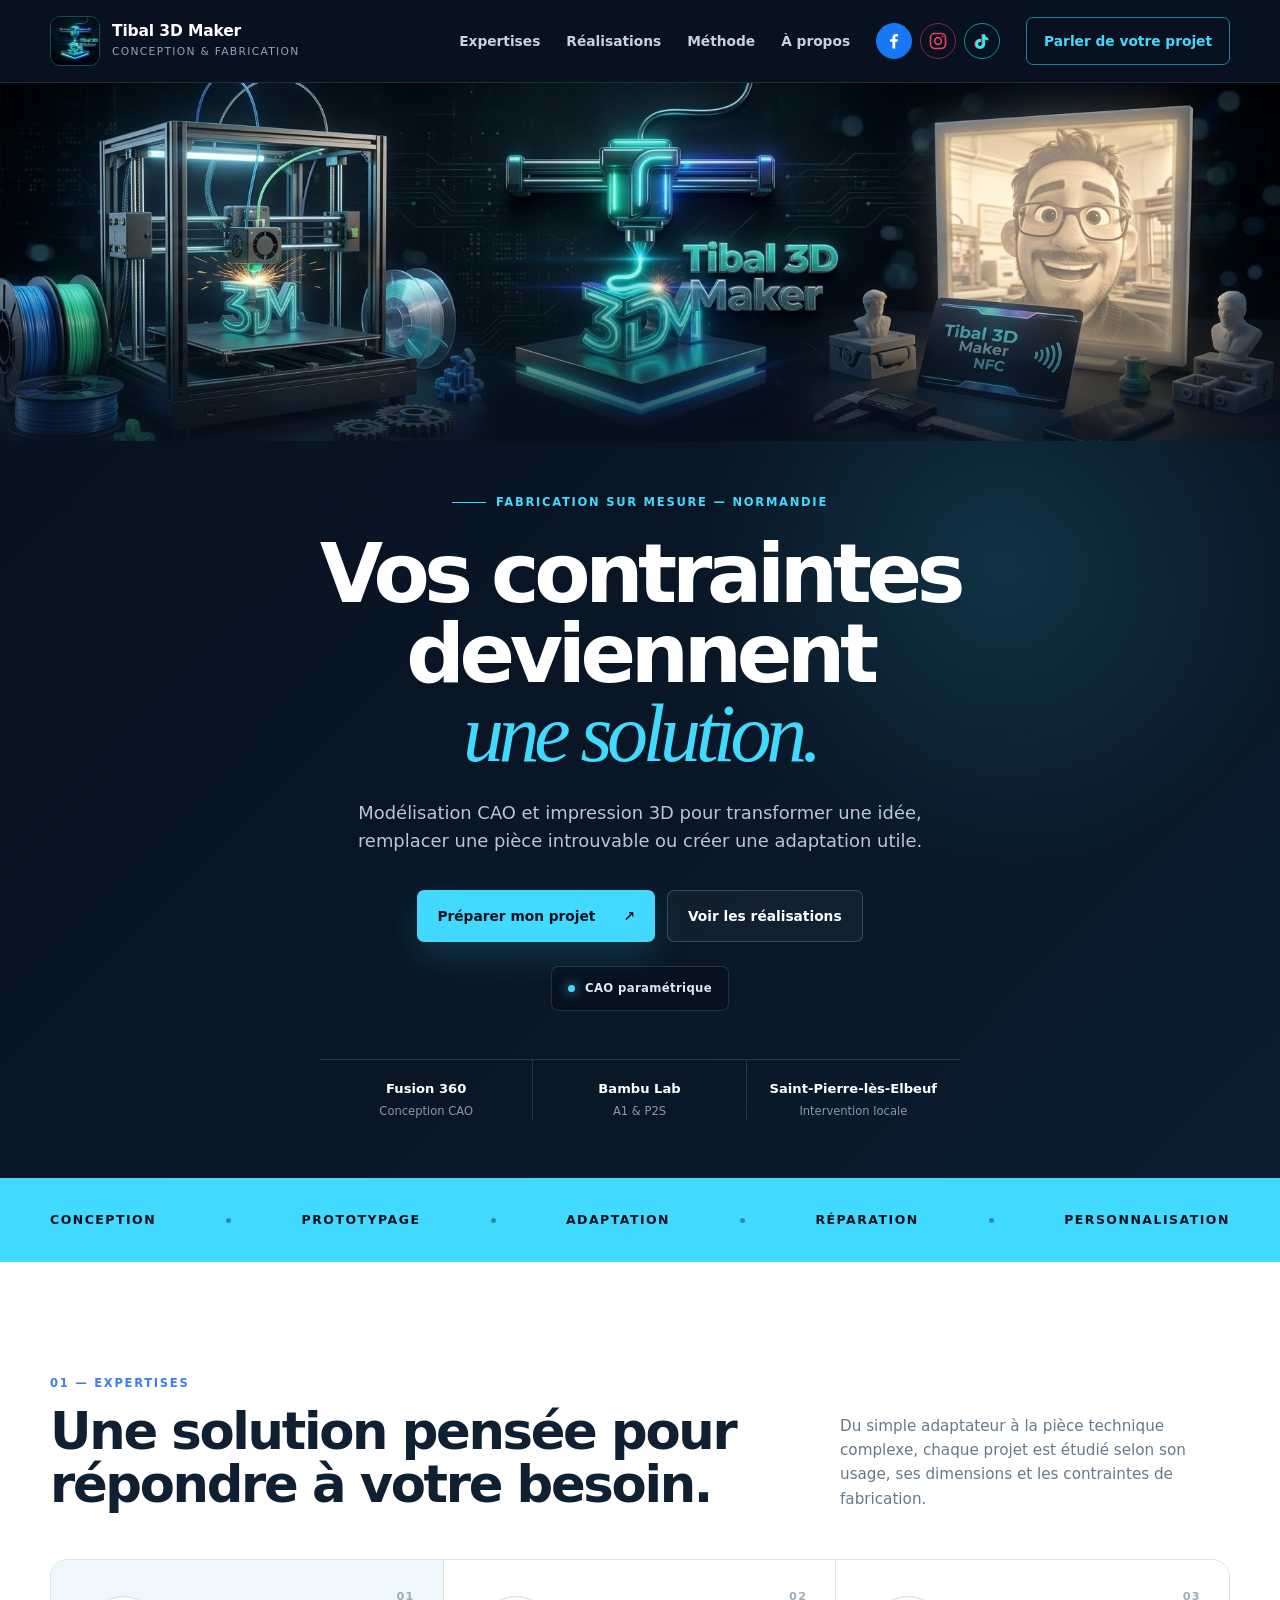
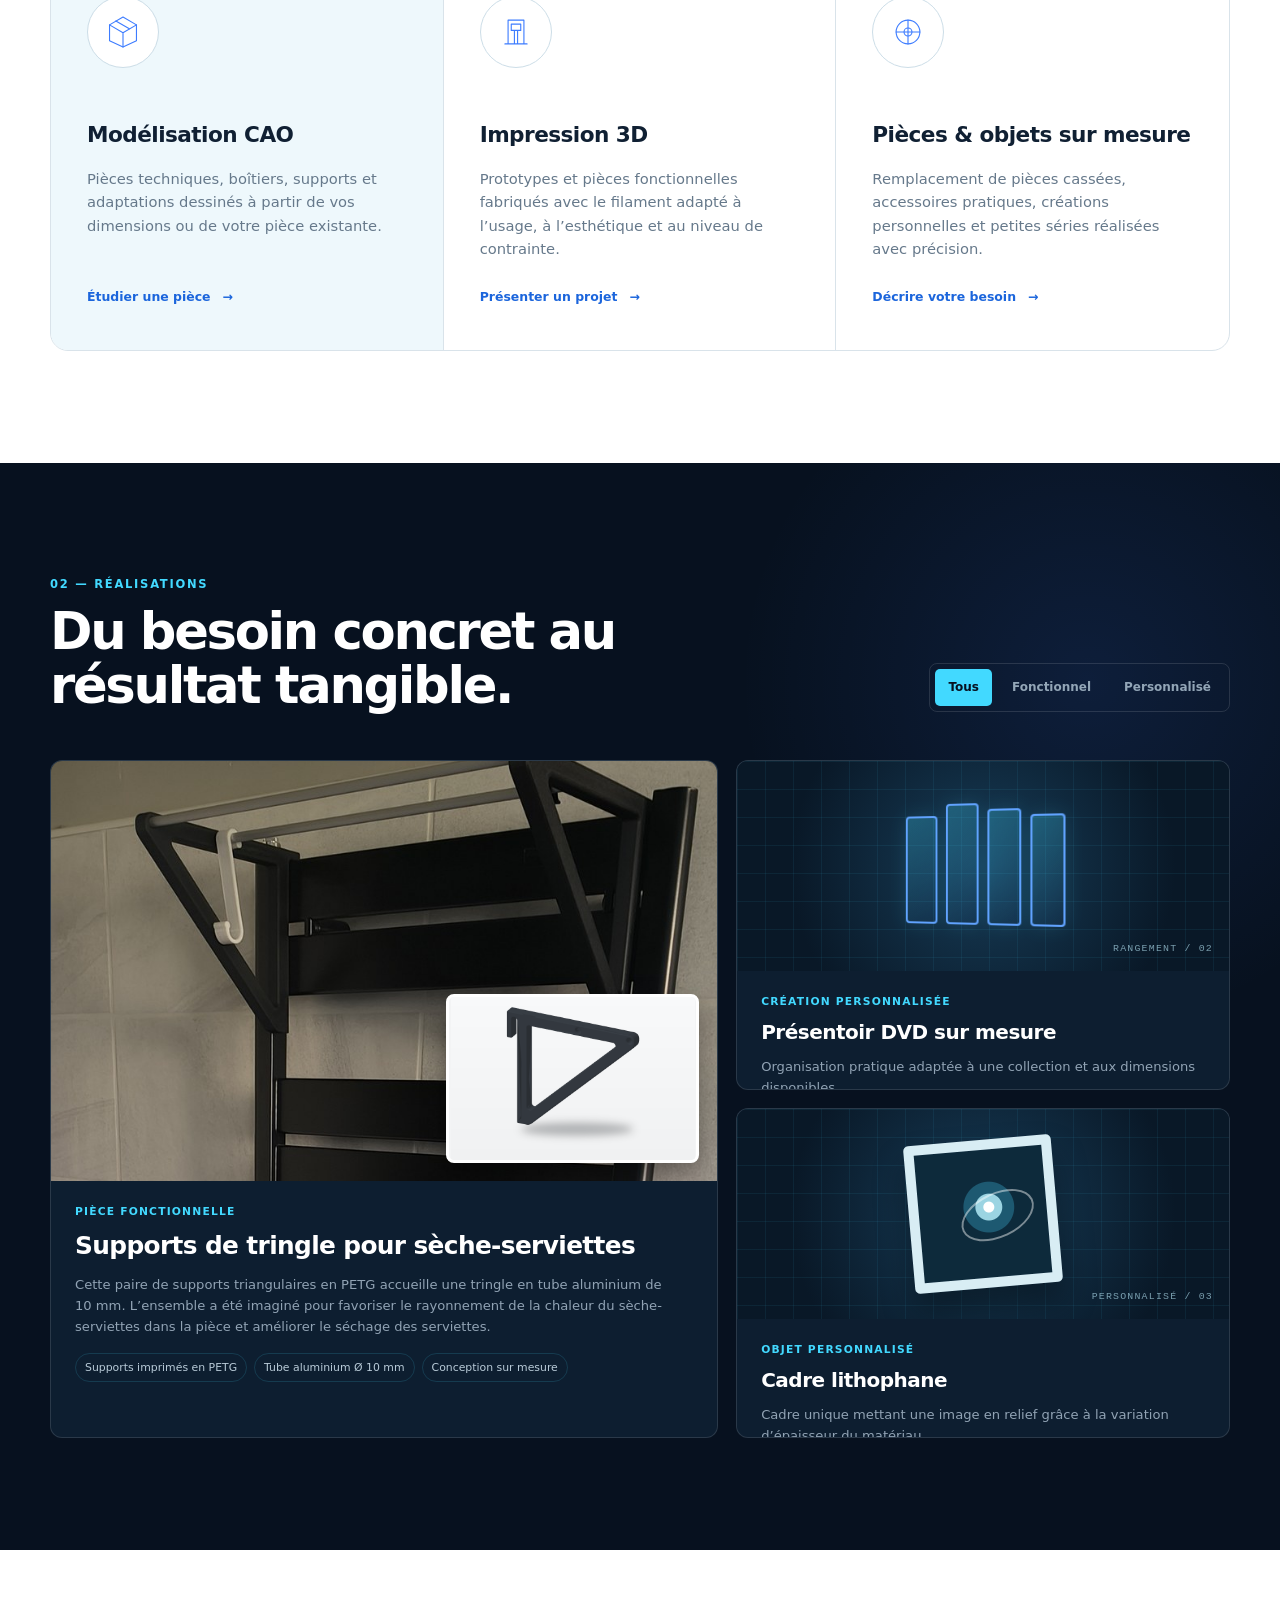
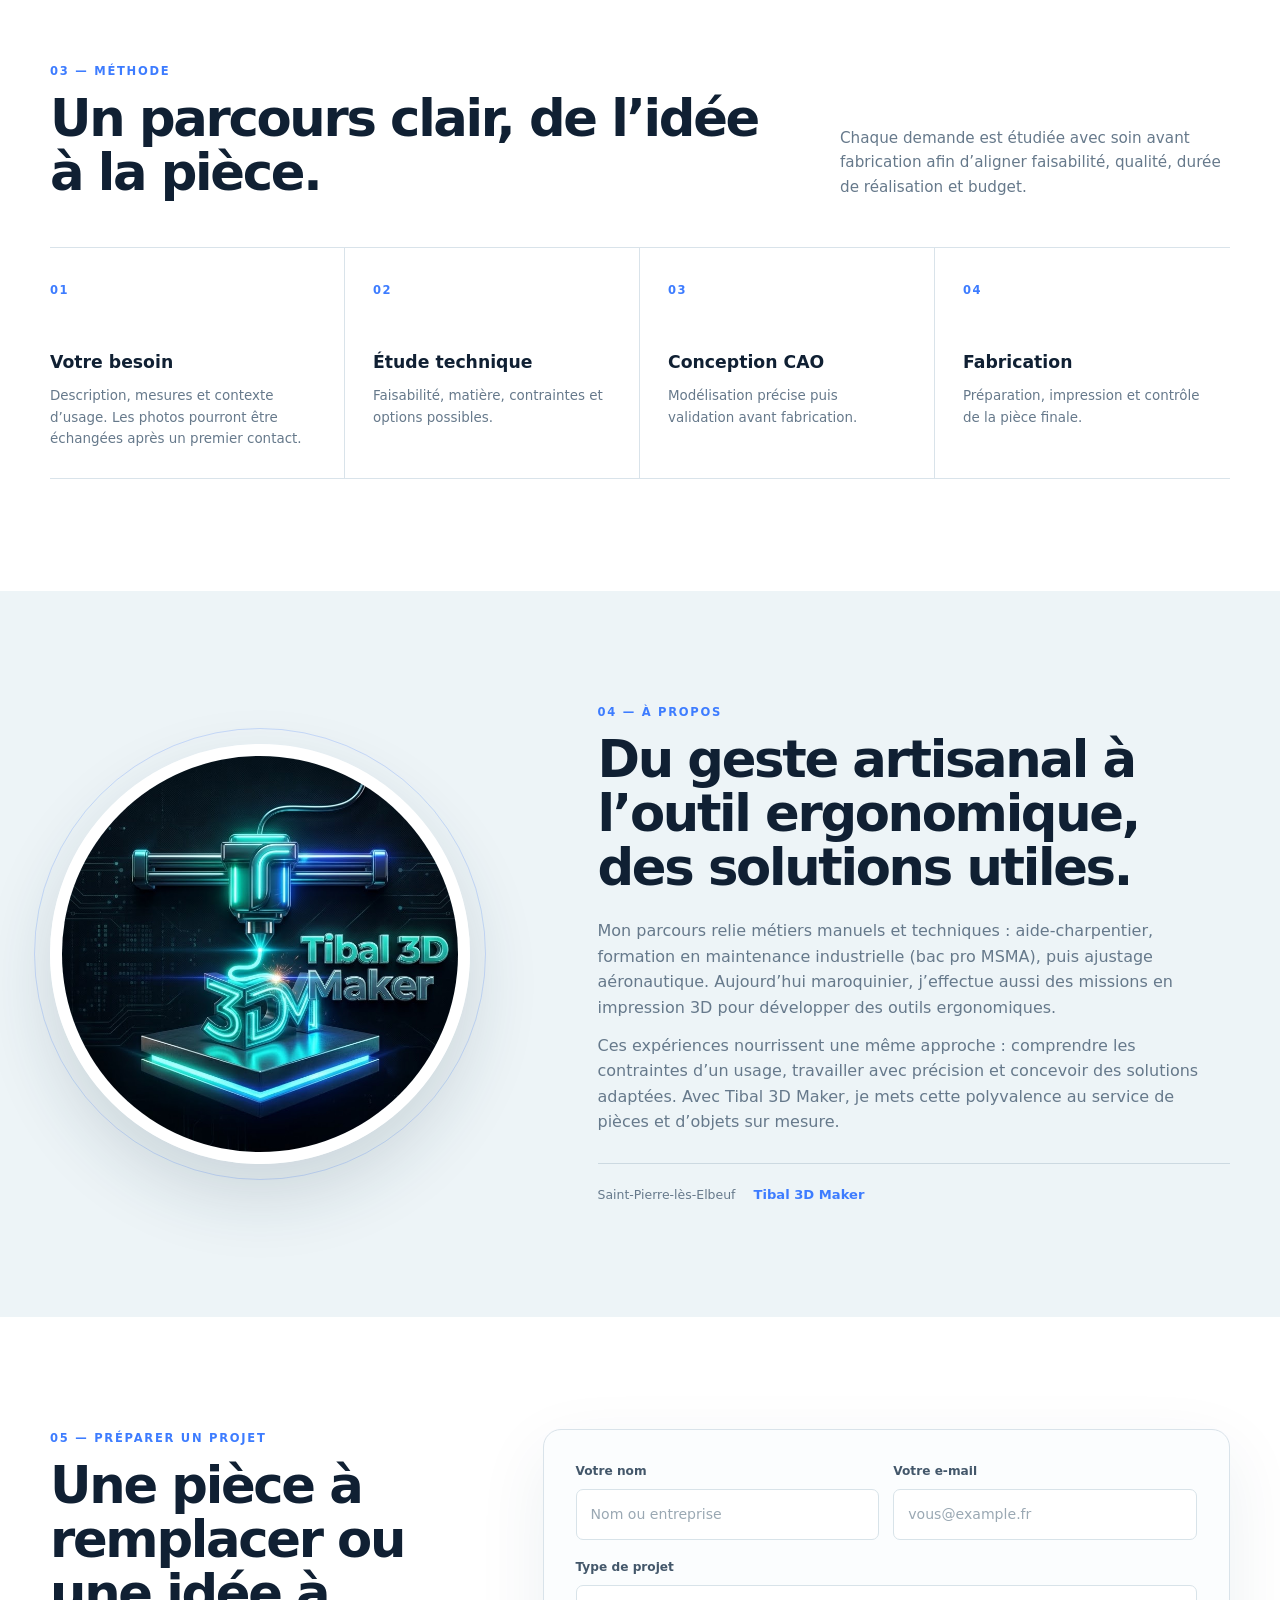
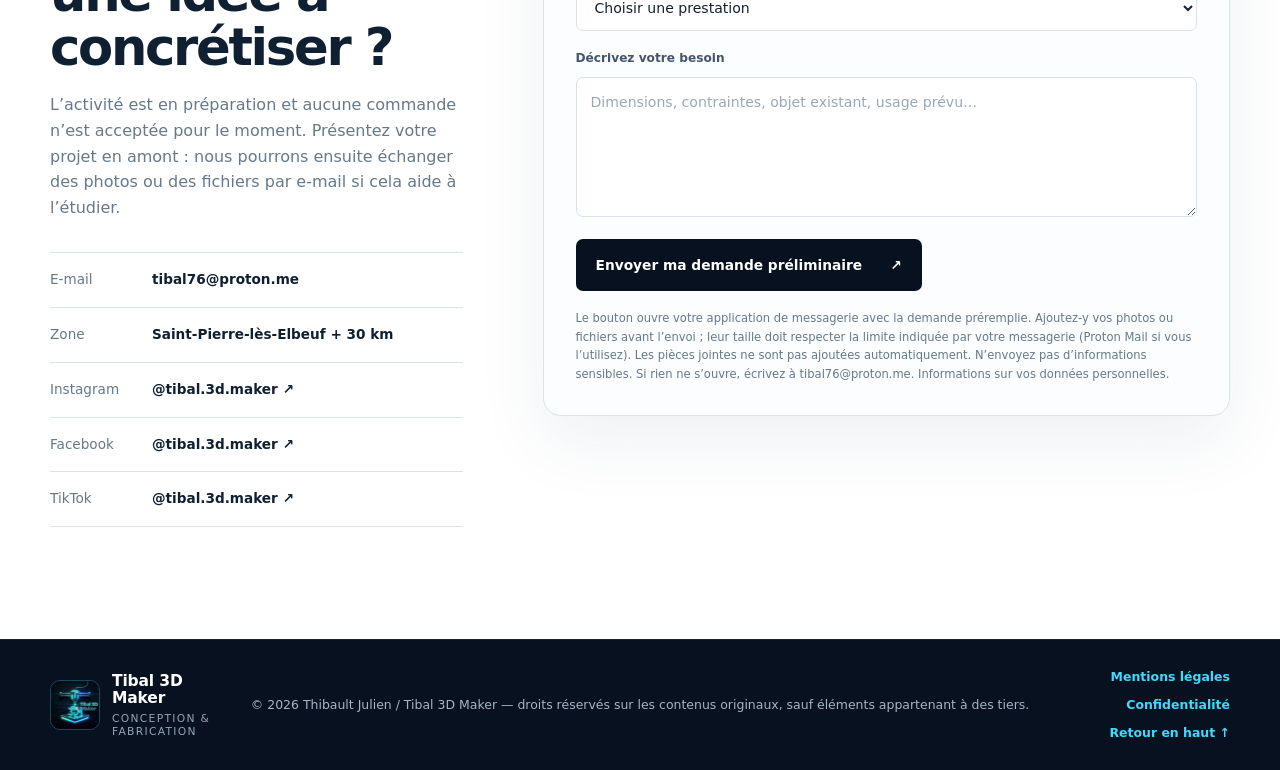
==== commit a01ad2c7: "Remplace FormSubmit par un brouillon e-mail Co-authored-by: Copilot <223556219+Copilot@users.noreply" ====
--- a/index.html
+++ b/index.html
@@ -354,9 +354,7 @@
           </ul>
         </div>
 
-        <form class="quote-form" id="quote-form" method="POST">
-          <input type="hidden" name="_subject" value="Demande préliminaire de projet — Tibal 3D Maker">
-          <input class="form-honeypot" type="text" name="_honey" tabindex="-1" autocomplete="off" aria-hidden="true">
+        <form class="quote-form" id="quote-form">
           <div class="form-row">
             <label>
               Votre nom
@@ -389,13 +387,16 @@
             <span aria-hidden="true">↗</span>
           </button>
           <p class="form-note" id="form-note">
-            Votre demande est transmise via FormSubmit. Les photos ou fichiers pourront être échangés
-            par e-mail après ce premier contact. N’envoyez pas d’informations sensibles.
+            Le bouton ouvre votre application de messagerie avec la demande préremplie. Ajoutez-y
+            vos photos ou fichiers avant l’envoi ; leur taille doit respecter la limite indiquée
+            par votre messagerie (Proton Mail si vous l’utilisez). Les pièces jointes ne sont pas
+            ajoutées automatiquement. N’envoyez pas d’informations sensibles.
+            Si rien ne s’ouvre, écrivez à <a href="mailto:tibal76@proton.me">tibal76@proton.me</a>.
             <a href="confidentialite.html">Informations sur vos données personnelles</a>.
           </p>
           <p class="form-status" id="form-status" role="status" aria-live="polite" aria-atomic="true"></p>
           <noscript>
-            <p class="form-note">Activez JavaScript ou contactez-moi directement par e-mail.</p>
+            <p class="form-note">Activez JavaScript pour préremplir votre demande, ou contactez-moi directement par e-mail.</p>
           </noscript>
         </form>
       </div>
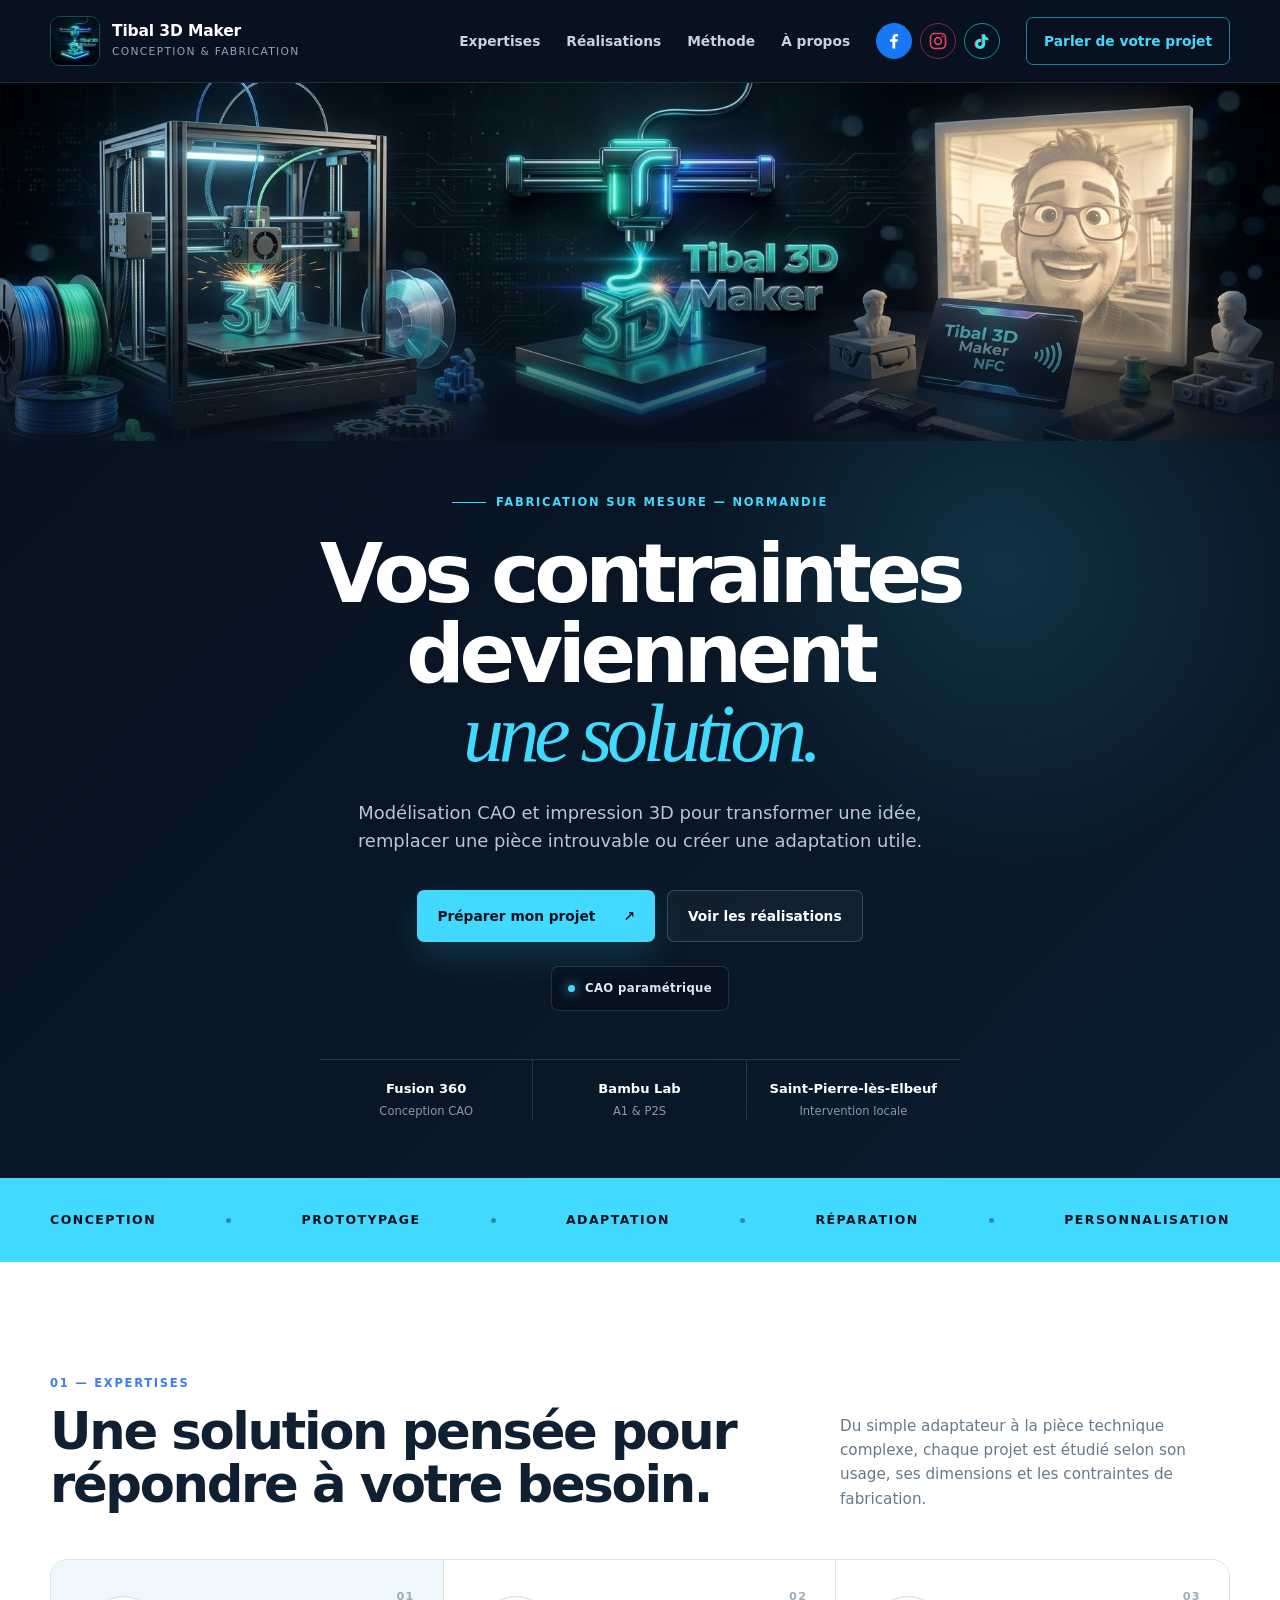
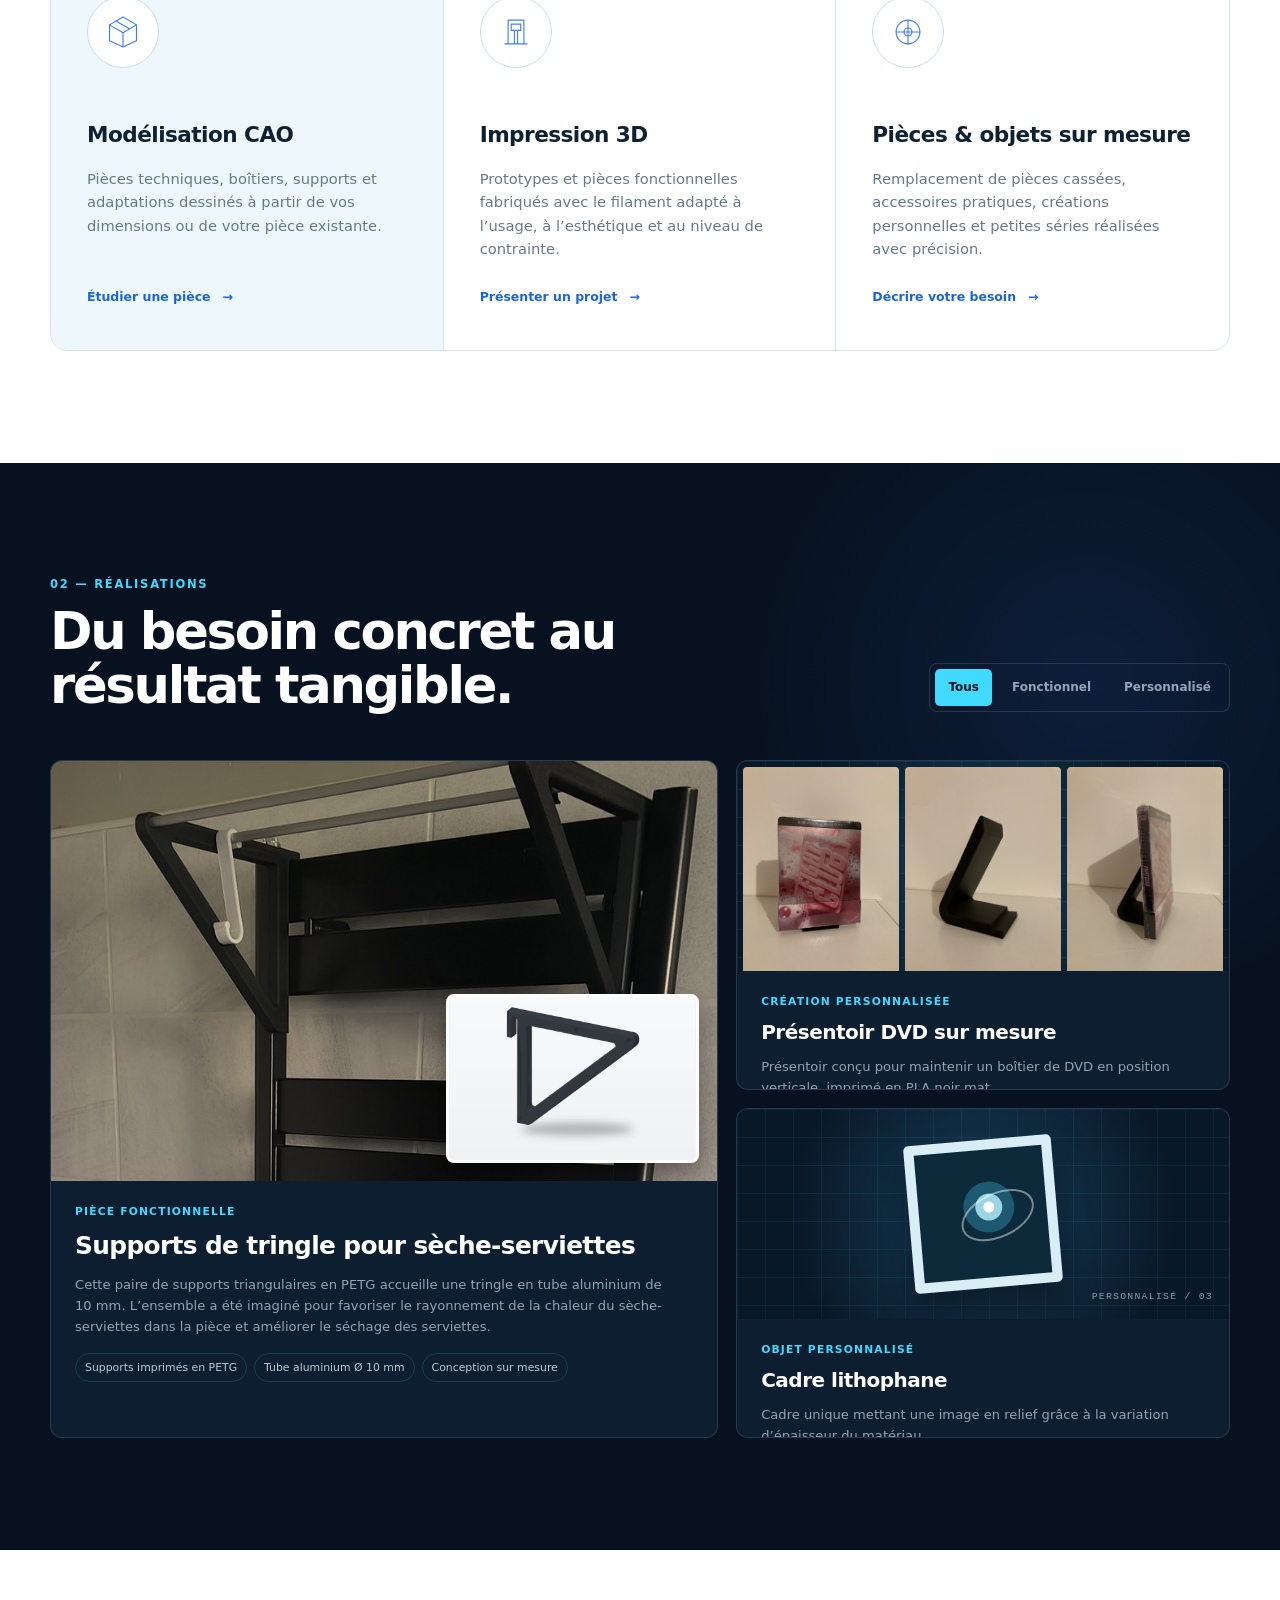
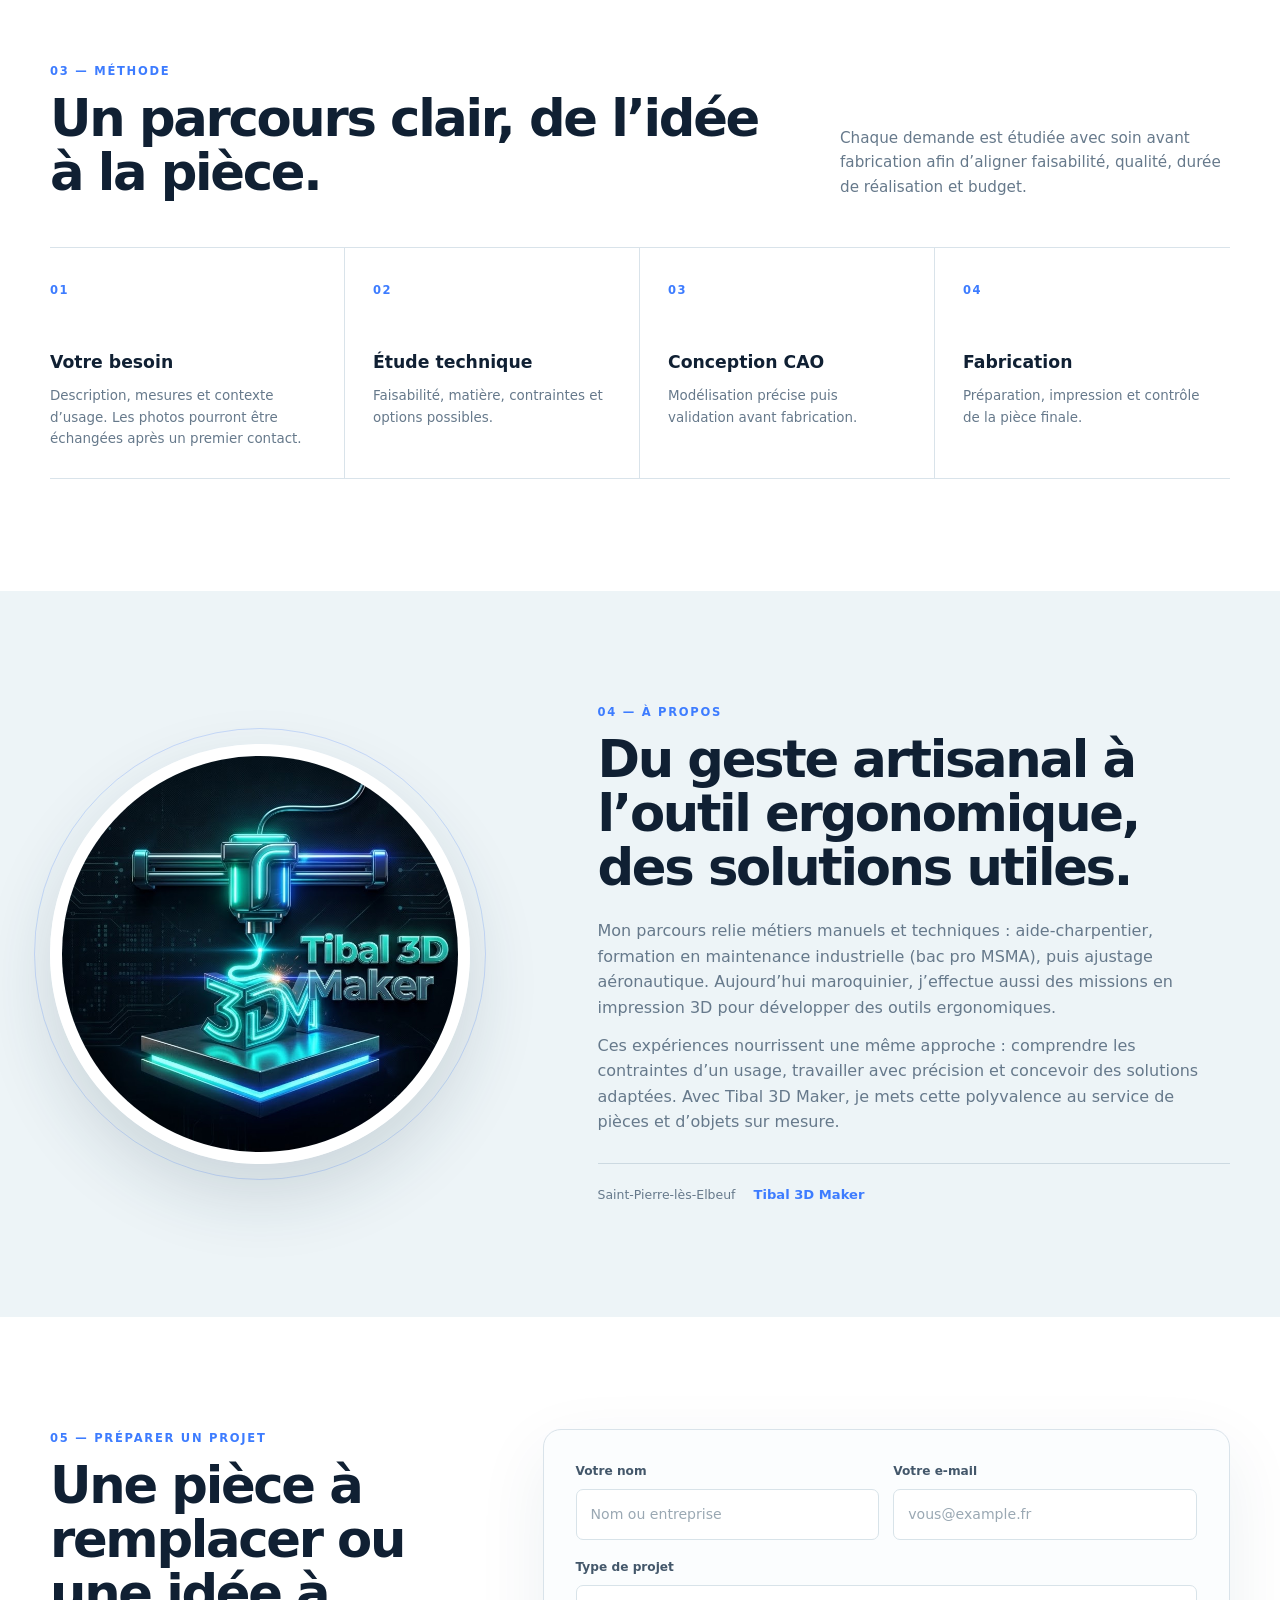
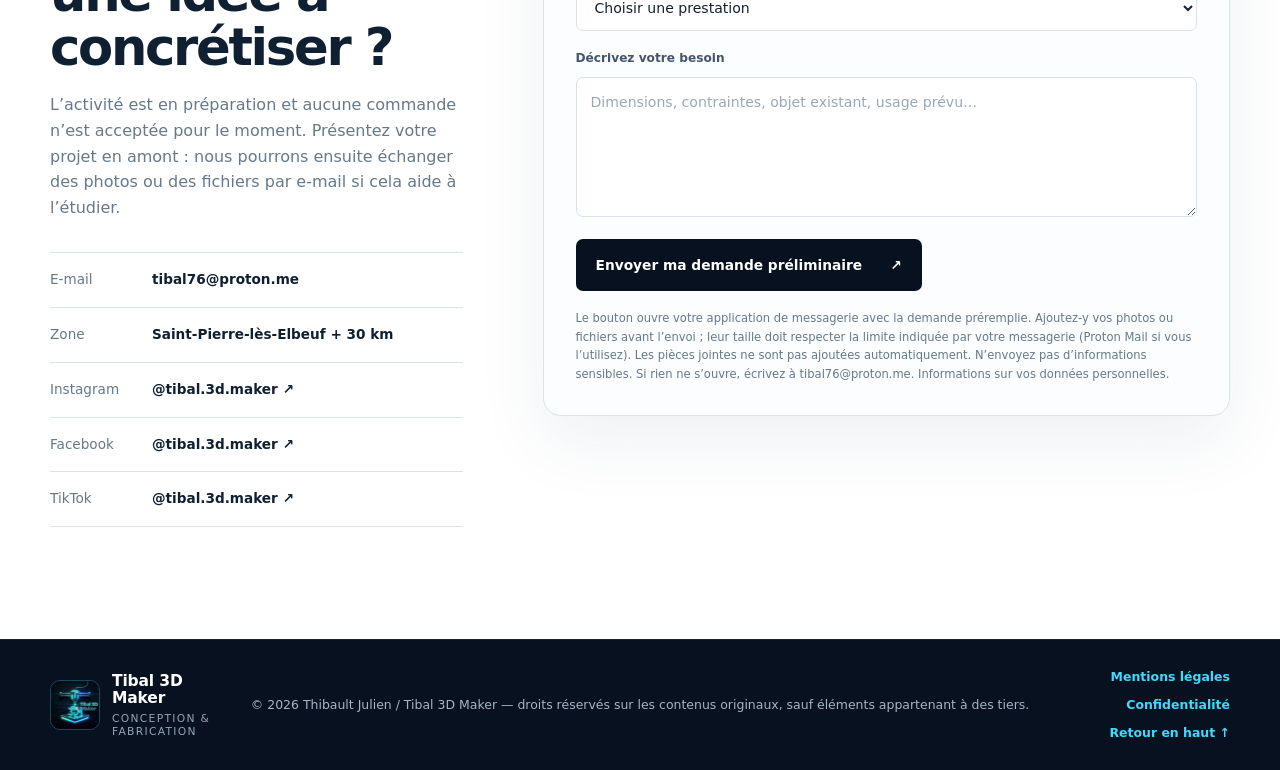
==== commit 129527eb: "Ajoute le présentoir DVD imprimé en PLA Co-authored-by: Copilot <223556219+Copilot@users.noreply.git" ====
--- a/index.html
+++ b/index.html
@@ -229,16 +229,31 @@
           </article>
 
           <article class="project-card" data-category="personnel">
-            <div class="project-visual visual-dvd" aria-hidden="true">
-              <div class="dvd-discs">
-                <span></span><span></span><span></span><span></span>
-              </div>
-              <span class="cad-label">RANGEMENT / 02</span>
+            <div class="project-visual project-photo-gallery" role="group" aria-label="Trois vues du présentoir DVD">
+              <img
+                src="assets/realizations/presentoir-dvd-pla-noir-mat-avec-boitier.jpg"
+                alt="Présentoir en PLA noir mat portant un boîtier de DVD de face."
+                loading="lazy"
+              >
+              <img
+                src="assets/realizations/presentoir-dvd-pla-noir-mat-seul.jpg"
+                alt="Présentoir de DVD imprimé en PLA noir mat, photographié seul."
+                loading="lazy"
+              >
+              <img
+                src="assets/realizations/presentoir-dvd-pla-noir-mat-vue-profil.jpg"
+                alt="Vue de profil du présentoir en PLA noir mat avec un boîtier de DVD."
+                loading="lazy"
+              >
             </div>
             <div class="project-copy">
               <p class="project-type">Création personnalisée</p>
               <h3>Présentoir DVD sur mesure</h3>
-              <p>Organisation pratique adaptée à une collection et aux dimensions disponibles.</p>
+              <p>Présentoir conçu pour maintenir un boîtier de DVD en position verticale, imprimé en PLA noir mat.</p>
+              <ul>
+                <li>PLA noir mat</li>
+                <li>Support pour boîtier DVD</li>
+              </ul>
             </div>
           </article>
 
--- a/css/style.css
+++ b/css/style.css
@@ -755,6 +755,23 @@
   object-fit: contain;
 }
 
+.project-photo-gallery {
+  display: grid;
+  grid-template-columns: repeat(3, minmax(0, 1fr));
+  gap: 6px;
+  padding: 6px;
+}
+
+.project-photo-gallery img {
+  display: block;
+  width: 100%;
+  height: 100%;
+  min-width: 0;
+  border-radius: 4px;
+  background: #e6dfcf;
+  object-fit: cover;
+}
+
 .cad-label {
   position: absolute;
   right: 16px;
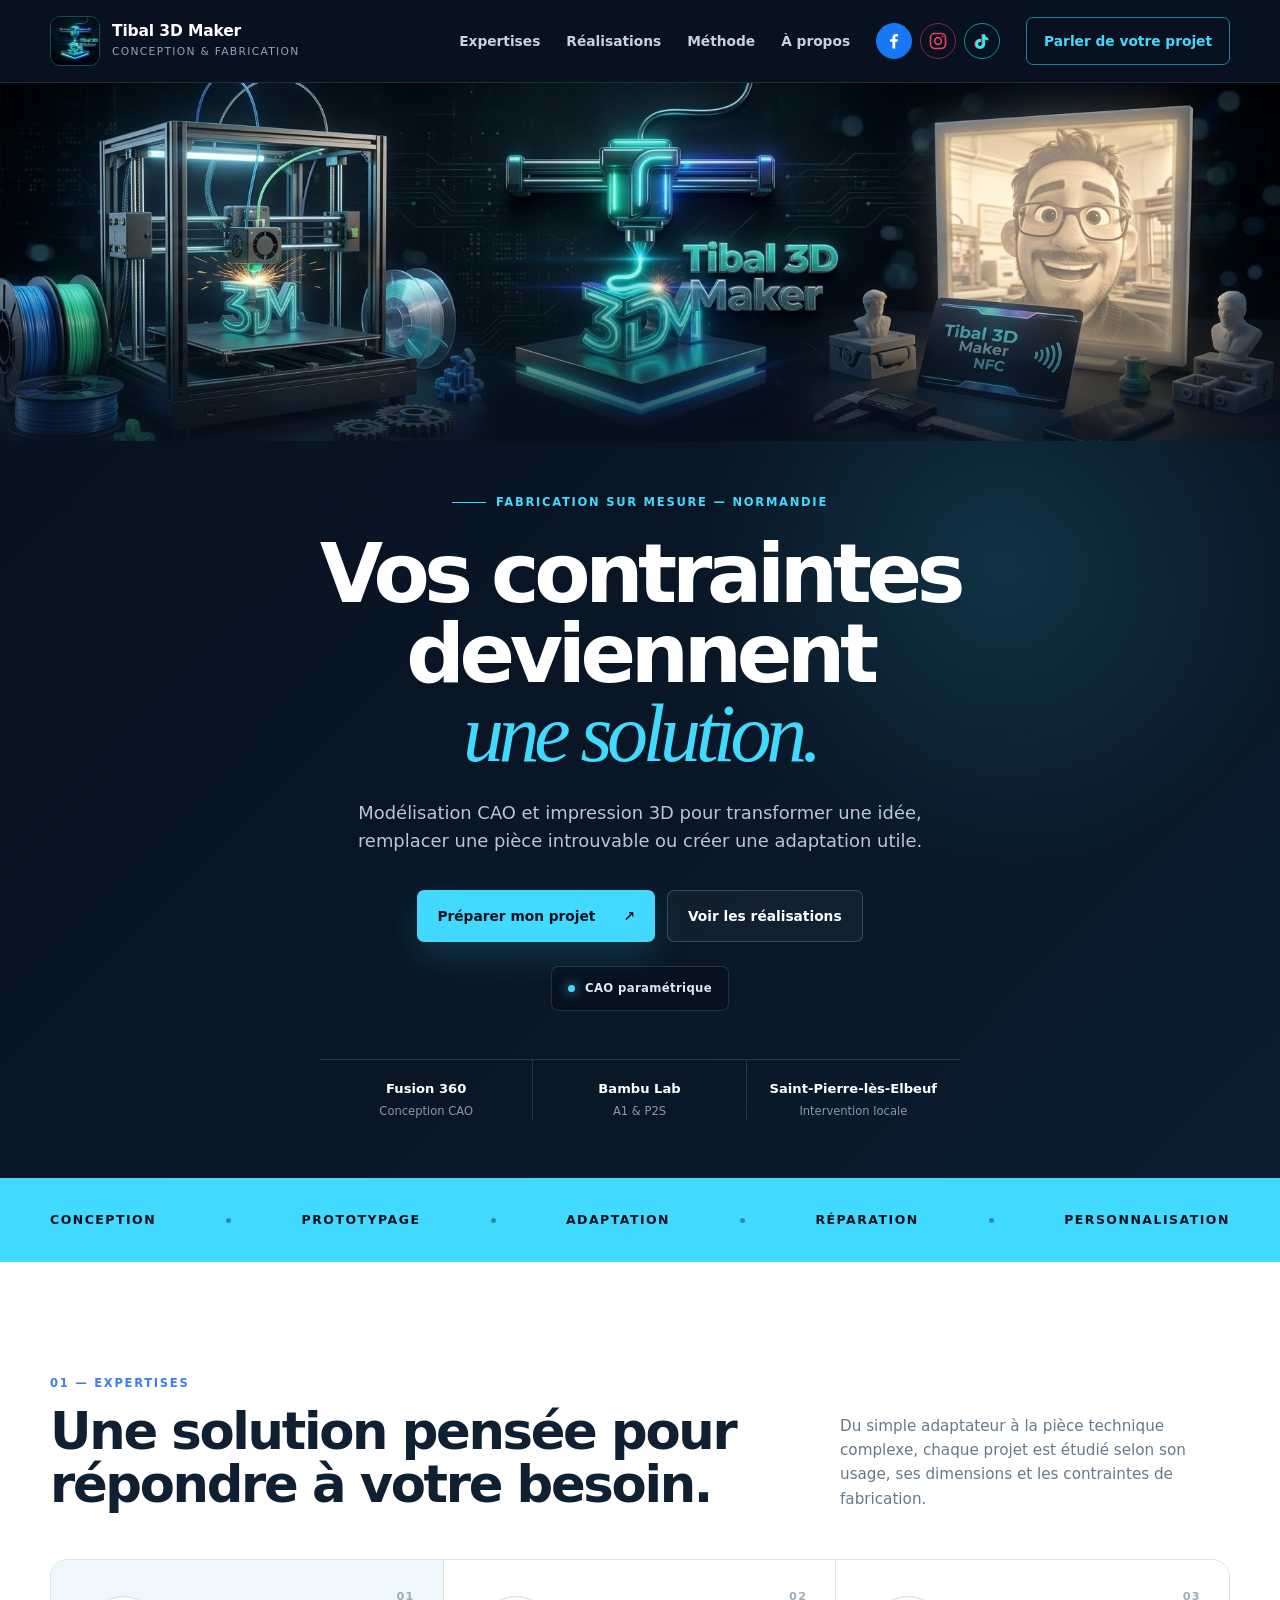
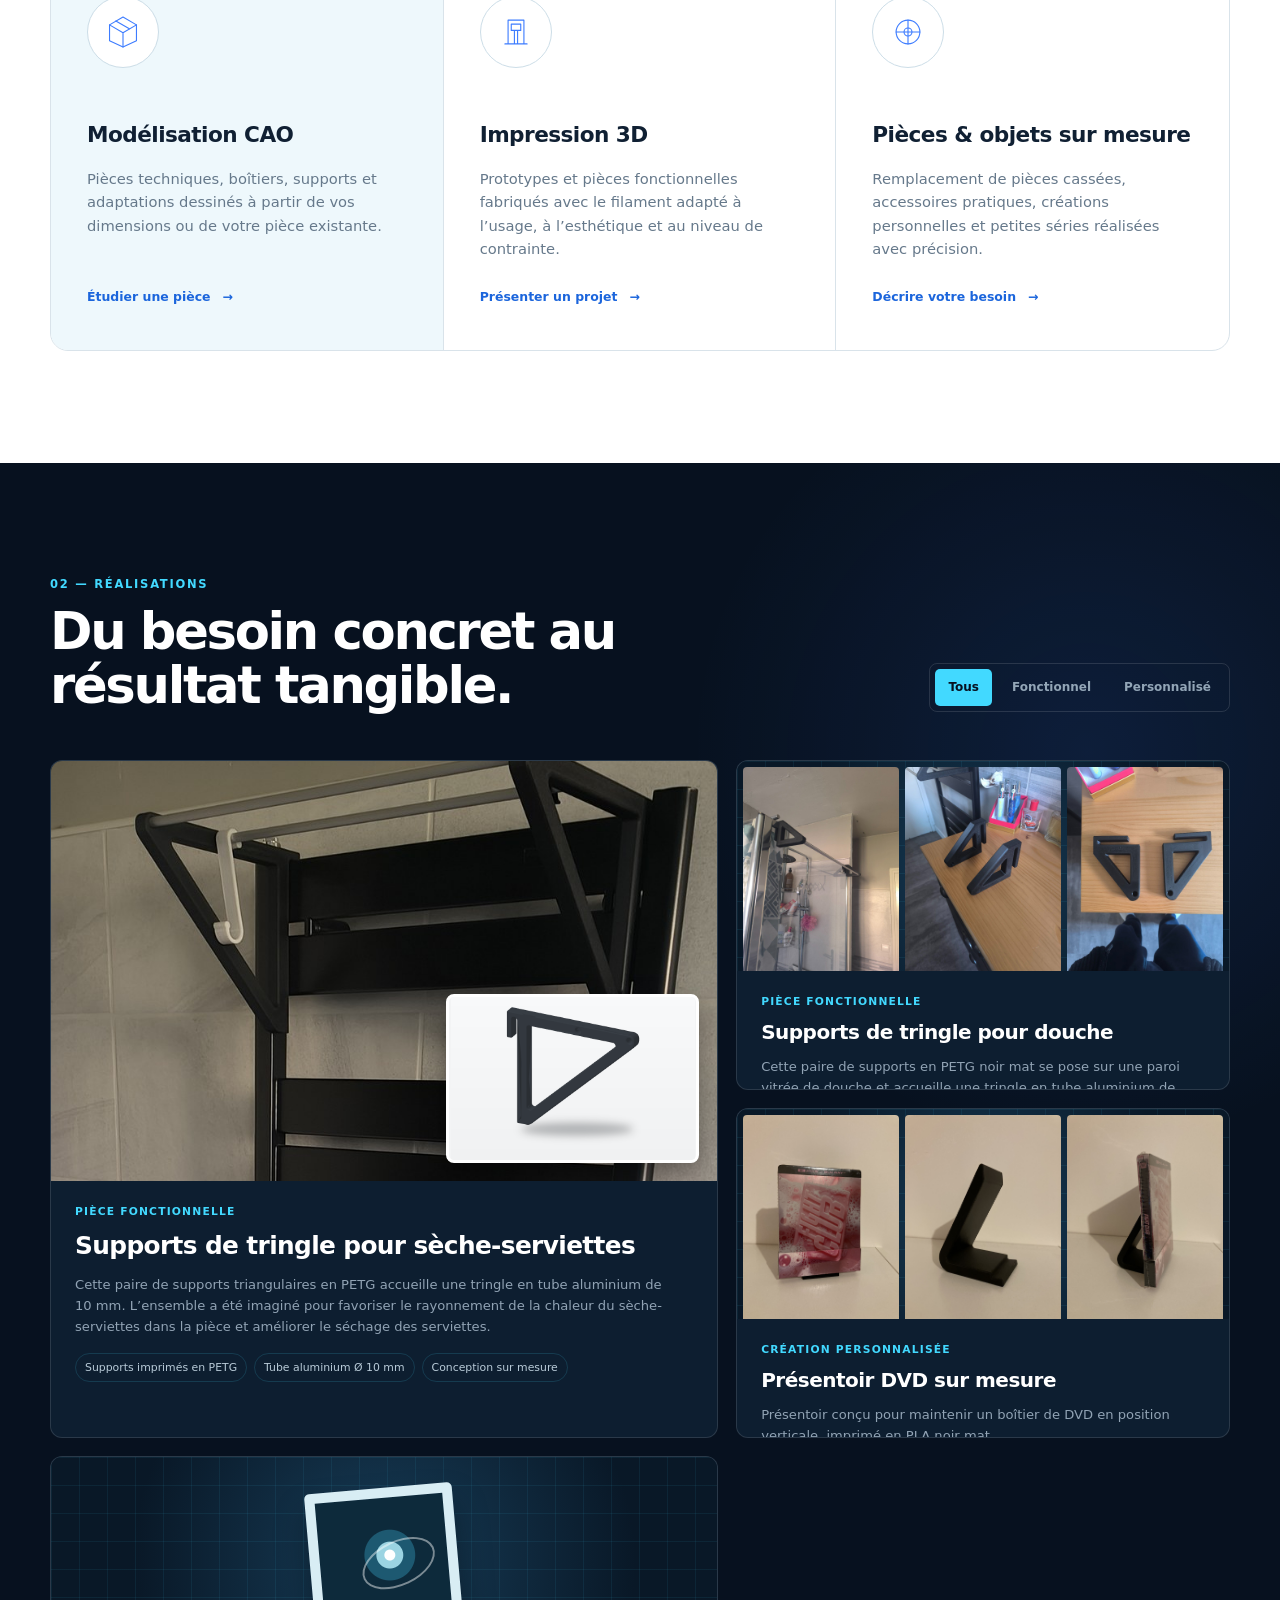
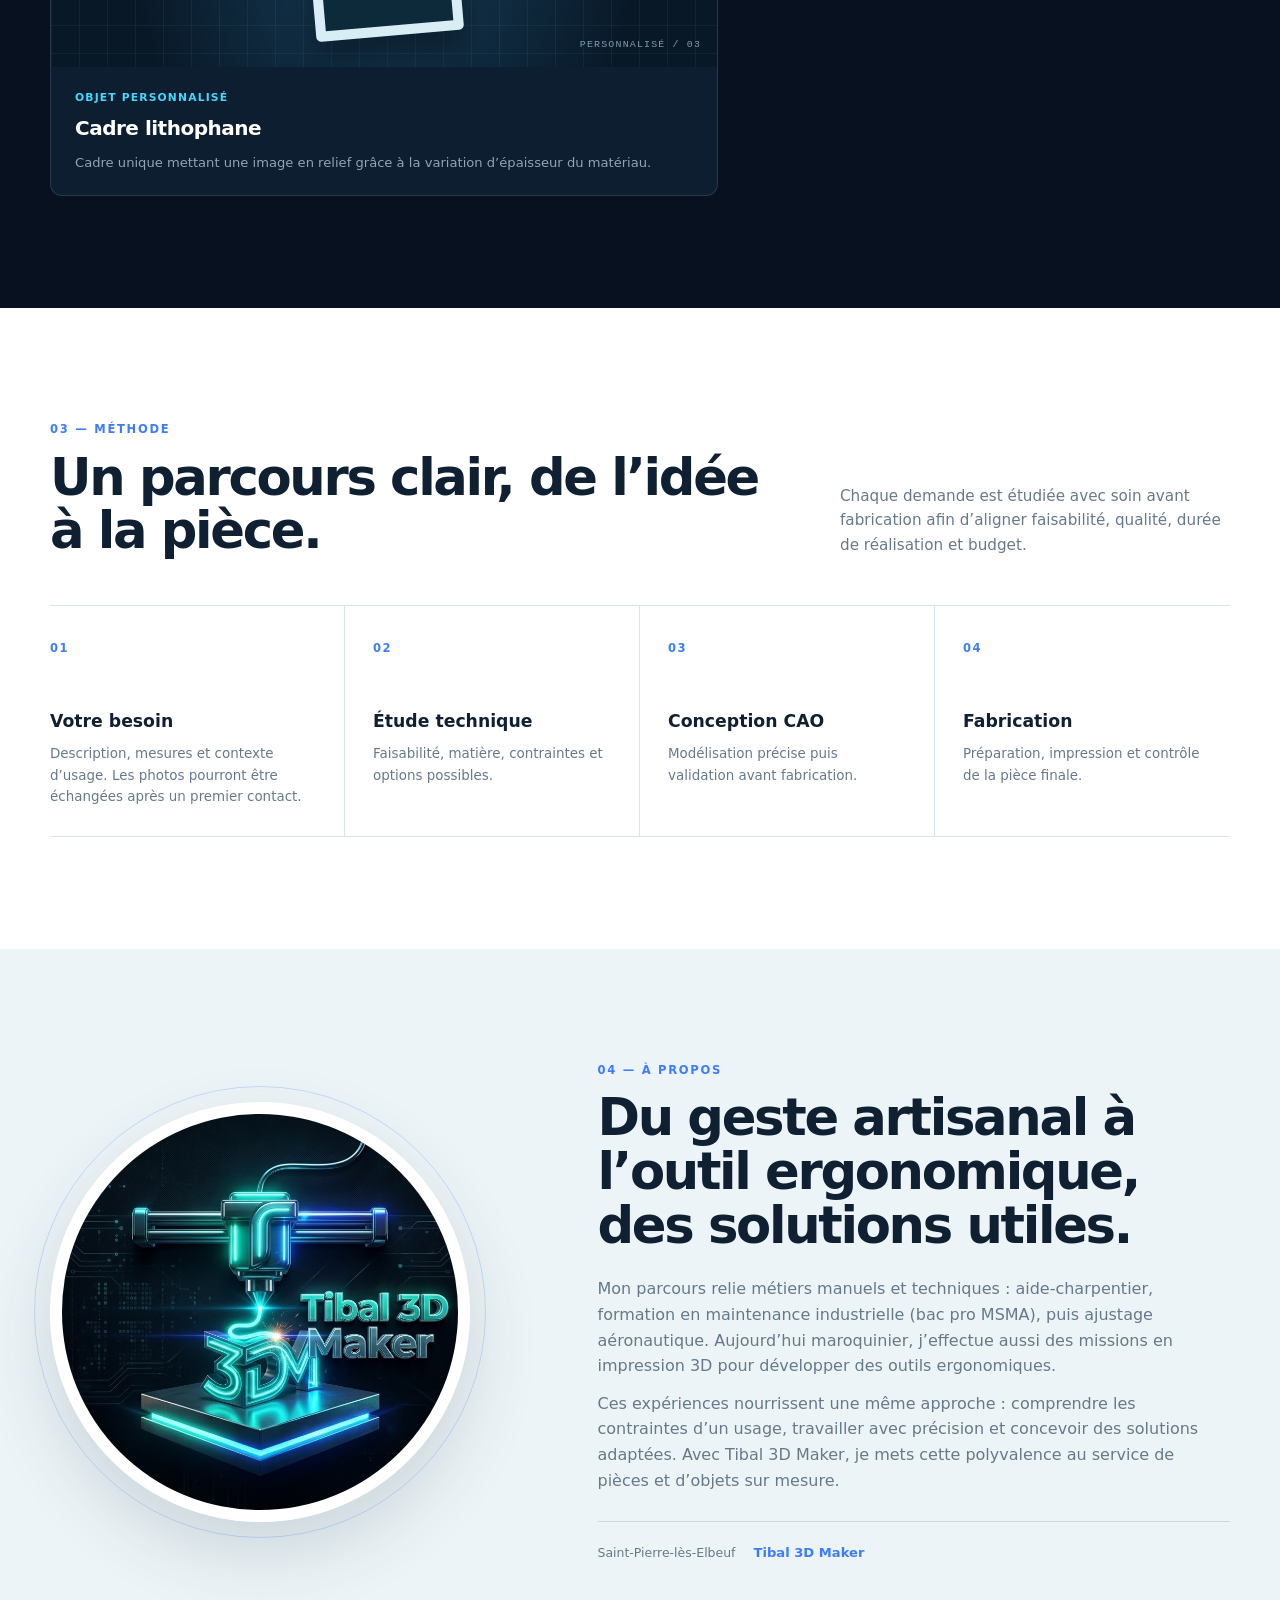
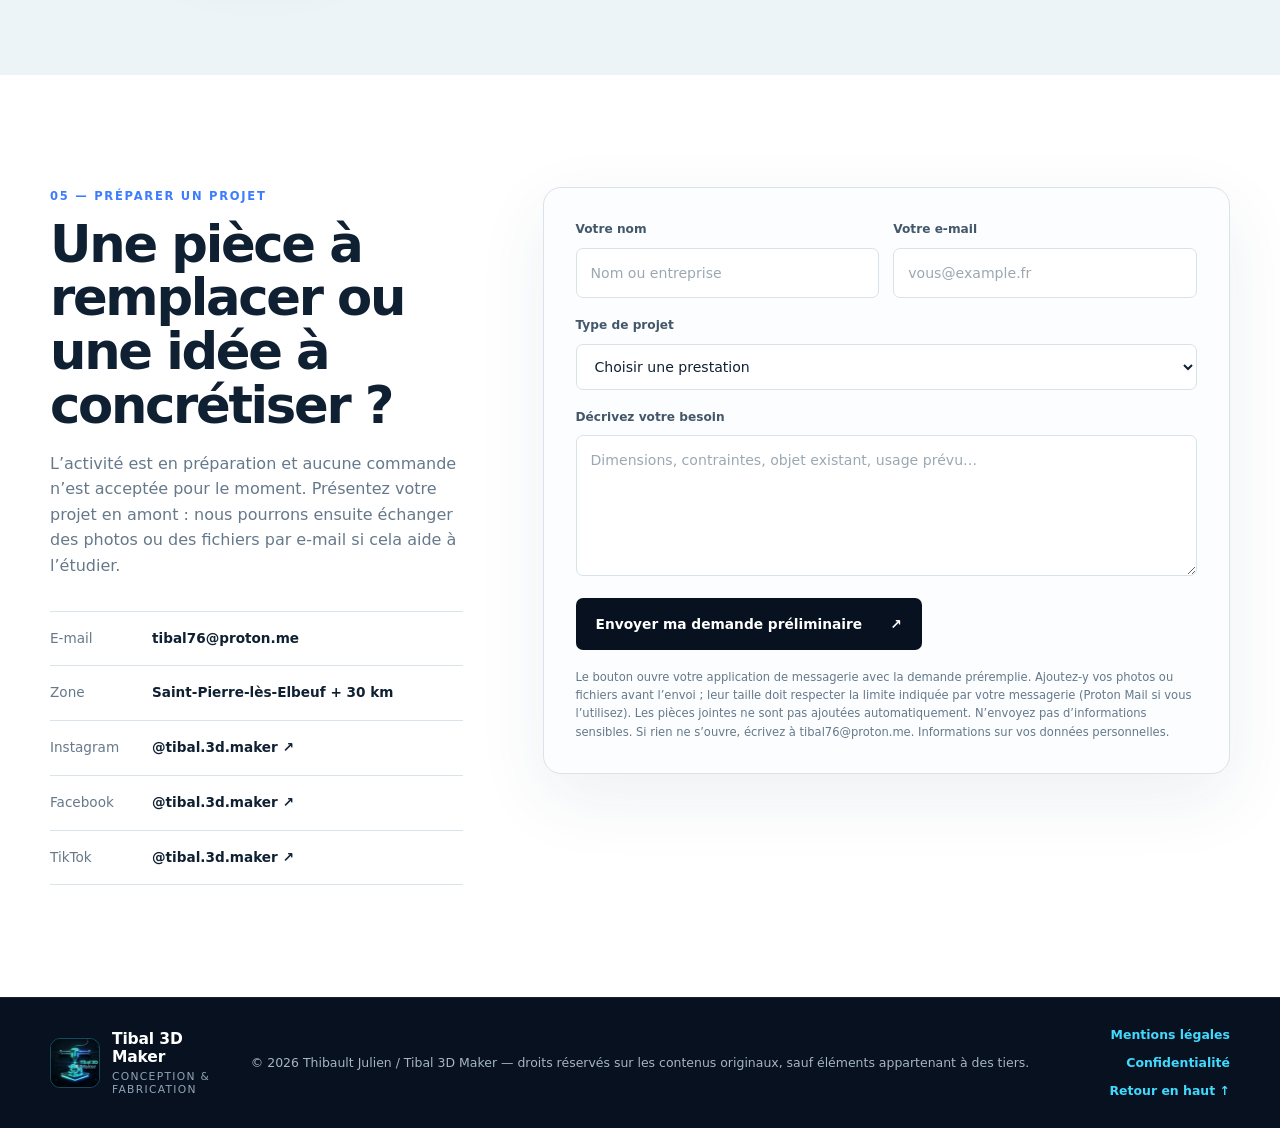
==== commit 0ed8601a: "Ajoute les supports de tringle pour douche Co-authored-by: Copilot <223556219+Copilot@users.noreply." ====
--- a/index.html
+++ b/index.html
@@ -228,6 +228,36 @@
             </div>
           </article>
 
+          <article class="project-card" data-category="fonctionnel">
+            <div class="project-visual project-photo-gallery" role="group" aria-label="Trois vues des supports de tringle pour douche">
+              <img
+                src="assets/realizations/supports-tringle-douche-petg-noir-installes.jpg"
+                alt="Support de tringle en PETG noir mat posé sur le bord supérieur d’une paroi vitrée de douche."
+                loading="lazy"
+              >
+              <img
+                src="assets/realizations/supports-tringle-douche-petg-noir-ensemble.jpg"
+                alt="Paire de supports de tringle imprimés en PETG noir mat, présentés seuls."
+                loading="lazy"
+              >
+              <img
+                src="assets/realizations/supports-tringle-douche-petg-noir-detail.jpg"
+                alt="Vue de dessus de la paire de supports de tringle en PETG noir mat."
+                loading="lazy"
+              >
+            </div>
+            <div class="project-copy">
+              <p class="project-type">Pièce fonctionnelle</p>
+              <h3>Supports de tringle pour douche</h3>
+              <p>Cette paire de supports en PETG noir mat se pose sur une paroi vitrée de douche et accueille une tringle en tube aluminium de 10&nbsp;mm pour suspendre les serviettes.</p>
+              <ul>
+                <li>PETG noir mat</li>
+                <li>Tringle aluminium Ø 10&nbsp;mm</li>
+                <li>Paroi vitrée de douche</li>
+              </ul>
+            </div>
+          </article>
+
           <article class="project-card" data-category="personnel">
             <div class="project-visual project-photo-gallery" role="group" aria-label="Trois vues du présentoir DVD">
               <img
